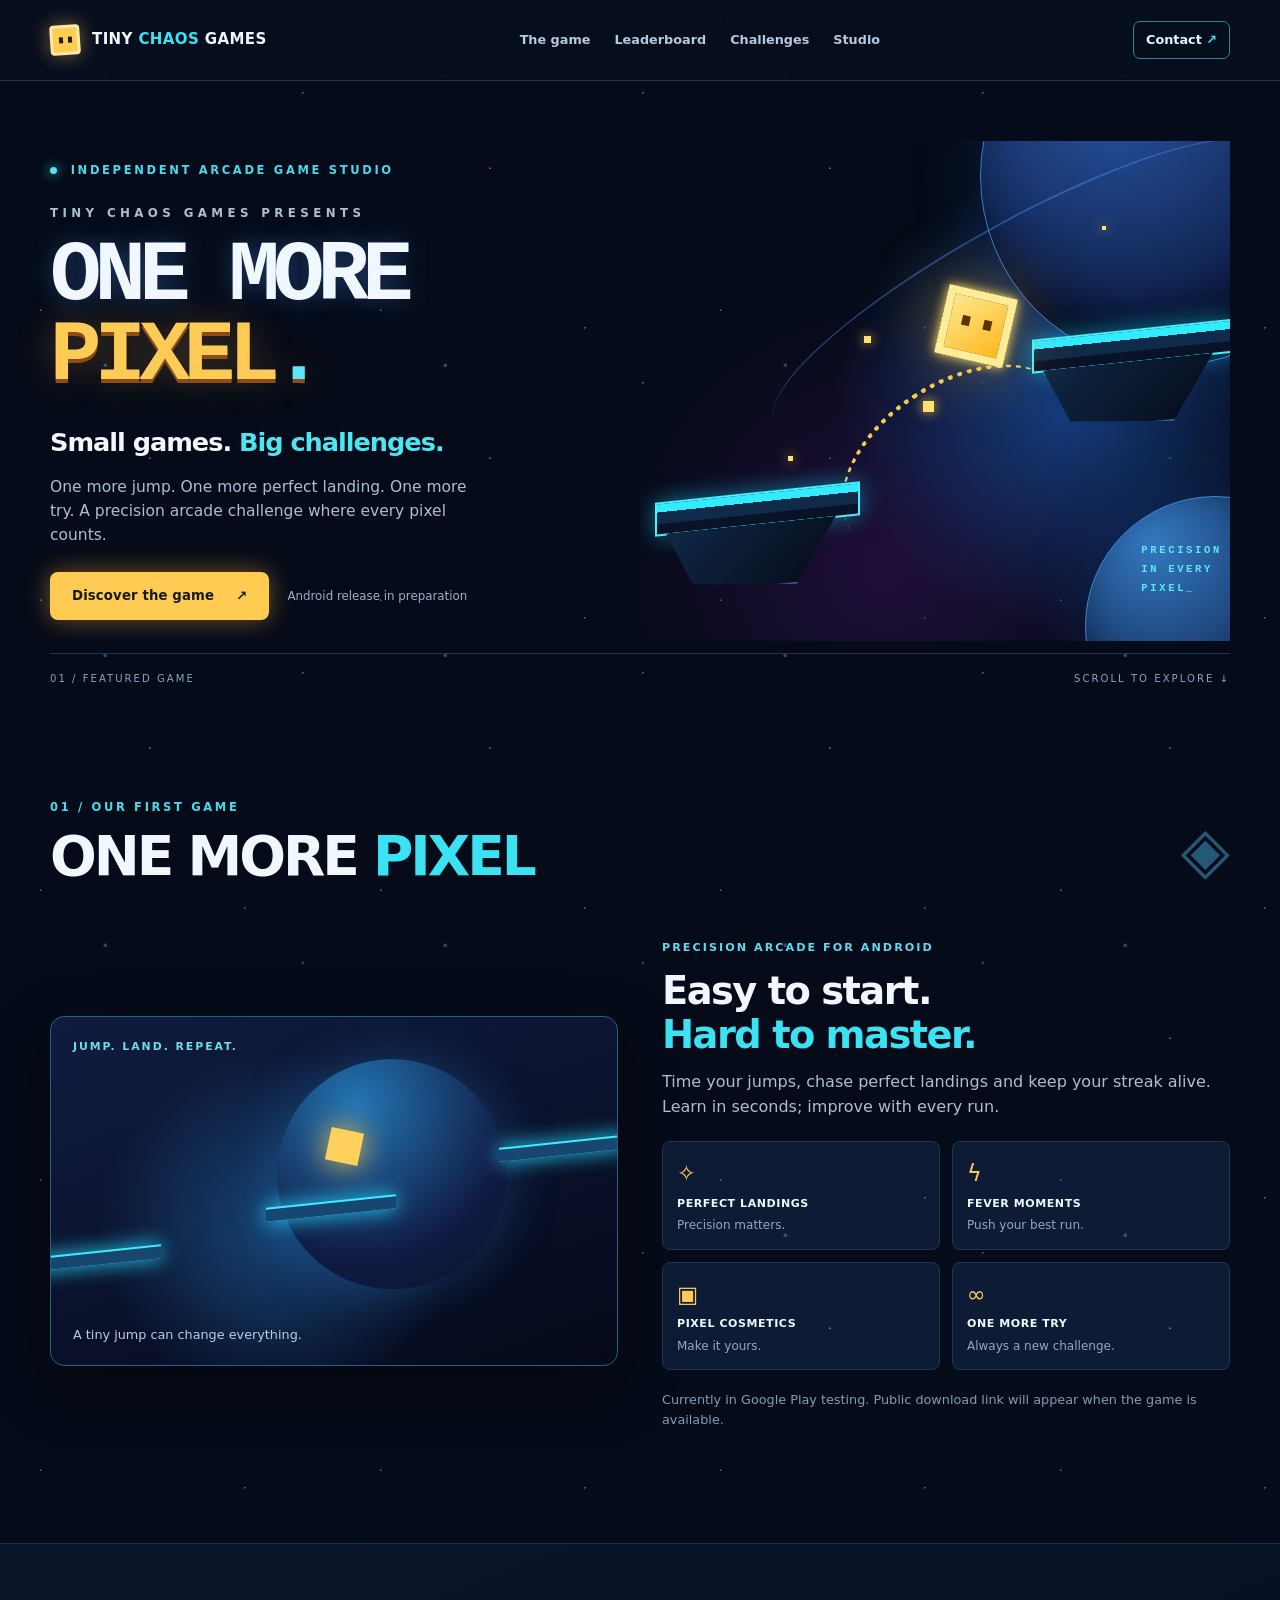
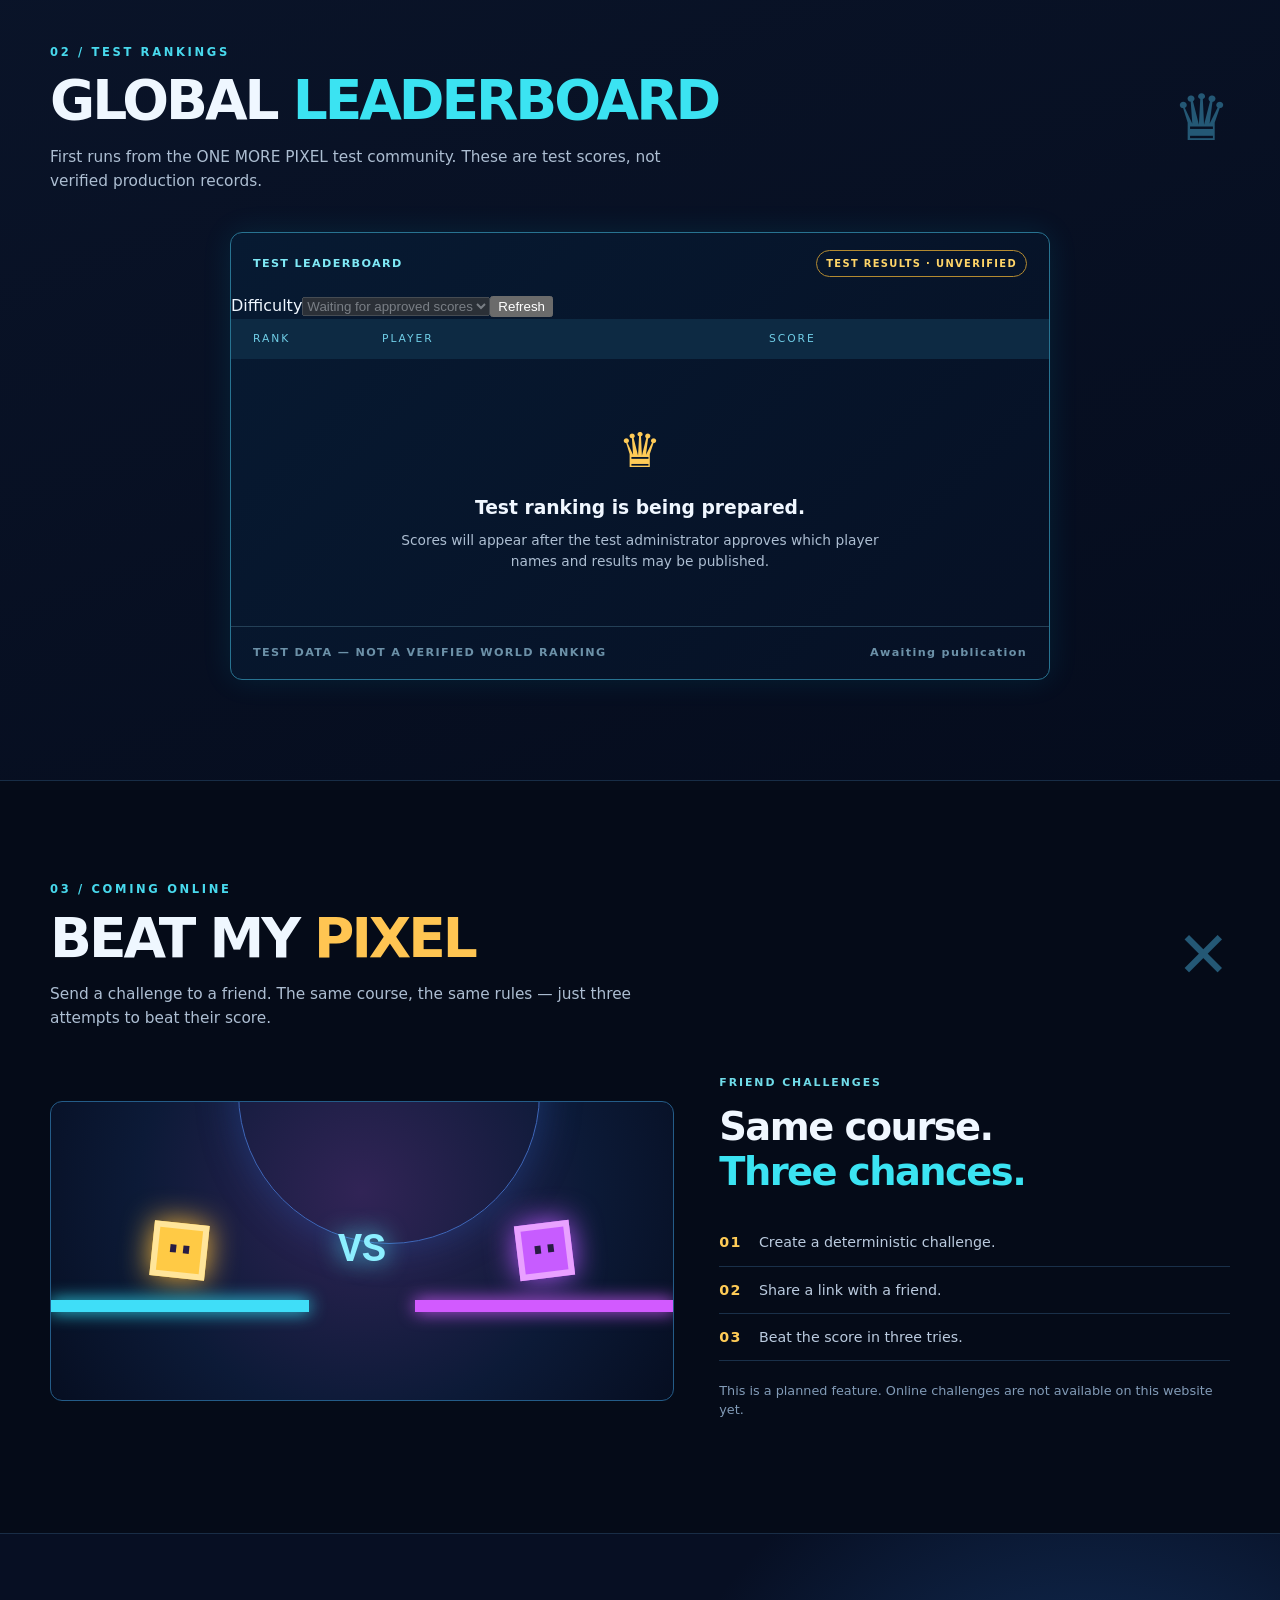
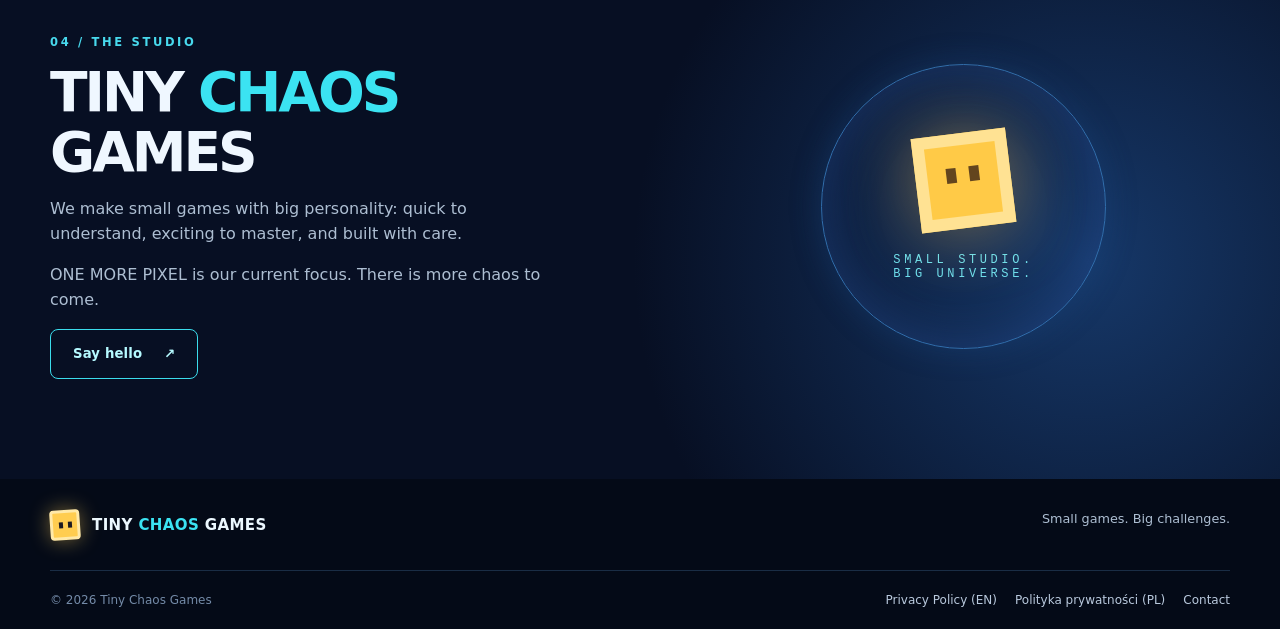
==== index.html @ e964a949 "Add approved test leaderboard section" ====
<!doctype html>
<html lang="en">
<head>
<meta charset="utf-8">
<meta name="viewport" content="width=device-width,initial-scale=1">
<meta name="color-scheme" content="dark">
<meta name="theme-color" content="#060b1a">
<meta name="description" content="Tiny Chaos Games creates small arcade games with big challenges. Discover ONE MORE PIXEL for Android.">
<meta property="og:title" content="Tiny Chaos Games — Small Games. Big Challenges.">
<meta property="og:description" content="Discover ONE MORE PIXEL, a precision arcade game for Android.">
<meta property="og:type" content="website">
<title>Tiny Chaos Games — Small Games. Big Challenges.</title>
<link rel="stylesheet" href="style.css">
</head>
<body class="home-page">
<a class="skip-link" href="#main">Skip to content</a>
<header class="site-header">
  <div class="shell header-inner">
    <a class="brand" href="./" aria-label="Tiny Chaos Games home"><span class="brand-mark" aria-hidden="true"><span></span><span></span></span><span>TINY <em>CHAOS</em> GAMES</span></a>
    <nav class="site-nav" aria-label="Main navigation">
      <a href="#game">The game</a><a href="#leaderboard">Leaderboard</a><a href="#challenges">Challenges</a><a href="#studio">Studio</a>
    </nav>
    <a class="header-contact" href="mailto:games.tinychaos@gmail.com">Contact <span aria-hidden="true">↗</span></a>
  </div>
</header>
<main id="main">
  <section class="hero shell" aria-labelledby="hero-title">
    <div class="hero-copy">
      <p class="eyebrow"><span class="status-dot" aria-hidden="true"></span> INDEPENDENT ARCADE GAME STUDIO</p>
      <p class="hero-kicker">TINY CHAOS GAMES PRESENTS</p>
      <h1 id="hero-title"><span>ONE MORE</span><strong>PIXEL<span class="title-spark">.</span></strong></h1>
      <p class="hero-tagline">Small games. <span>Big challenges.</span></p>
      <p class="hero-description">One more jump. One more perfect landing. One more try. A precision arcade challenge where every pixel counts.</p>
      <div class="hero-actions"><a class="btn btn-gold" href="#game">Discover the game <span aria-hidden="true">↗</span></a><span class="availability">Android release in preparation</span></div>
    </div>
    <div class="cosmos-art" role="img" aria-label="Golden pixel hero jumping between glowing cyan platforms in a star-filled cosmic landscape">
      <div class="planet planet-one"></div><div class="planet planet-two"></div>
      <div class="space-orbit"></div>
      <div class="arc-line"></div>
      <div class="platform platform-left"><i></i></div>
      <div class="platform platform-right"><i></i></div>
      <div class="hero-pixel"><span class="eye eye-one"></span><span class="eye eye-two"></span></div>
      <span class="spark sp1"></span><span class="spark sp2"></span><span class="spark sp3"></span><span class="spark sp4"></span>
      <span class="cosmos-label">PRECISION<br>IN EVERY<br>PIXEL_</span>
    </div>
    <div class="hero-bottom"><span>01 / FEATURED GAME</span><span>SCROLL TO EXPLORE ↓</span></div>
  </section>
  <section class="game-section section shell" id="game" aria-labelledby="game-title">
    <div class="section-head"><div><p class="eyebrow">01 / OUR FIRST GAME</p><h2 id="game-title">ONE MORE <span>PIXEL</span></h2></div><span class="section-mark">◈</span></div>
    <div class="game-layout">
      <div class="game-panel"><span class="mini-label">JUMP. LAND. REPEAT.</span><div class="game-demo"><div class="demo-orb"></div><div class="demo-platform demo-a"></div><div class="demo-platform demo-b"></div><div class="demo-platform demo-c"></div><div class="demo-player"></div></div><span class="demo-caption">A tiny jump can change everything.</span></div>
      <div class="game-details"><p class="subheading">PRECISION ARCADE FOR ANDROID</p><h3>Easy to start.<br><span>Hard to master.</span></h3><p>Time your jumps, chase perfect landings and keep your streak alive. Learn in seconds; improve with every run.</p><div class="feature-grid"><div><span>✧</span><b>PERFECT LANDINGS</b><small>Precision matters.</small></div><div><span>ϟ</span><b>FEVER MOMENTS</b><small>Push your best run.</small></div><div><span>▣</span><b>PIXEL COSMETICS</b><small>Make it yours.</small></div><div><span>∞</span><b>ONE MORE TRY</b><small>Always a new challenge.</small></div></div><p class="muted-note">Currently in Google Play testing. Public download link will appear when the game is available.</p></div>
    </div>
  </section>
  <section class="section section-dark" id="leaderboard" aria-labelledby="leaderboard-title"><div class="shell">
    <div class="section-head"><div><p class="eyebrow">02 / TEST RANKINGS</p><h2 id="leaderboard-title">GLOBAL <span>LEADERBOARD</span></h2><p class="section-intro">First runs from the ONE MORE PIXEL test community. These are test scores, not verified production records.</p></div><span class="section-mark">♛</span></div>
    <div class="ranking-preview" id="test-leaderboard">
      <div class="ranking-top"><span>TEST LEADERBOARD</span><span class="preview-pill">TEST RESULTS · UNVERIFIED</span></div>
      <div class="ranking-controls"><label for="ranking-mode">Difficulty</label><select id="ranking-mode" disabled aria-label="Leaderboard difficulty"><option>Waiting for approved scores</option></select><button type="button" id="ranking-refresh" class="ranking-refresh">Refresh</button></div>
      <div class="ranking-columns"><span>RANK</span><span>PLAYER</span><span>SCORE</span></div>
      <div id="ranking-status" class="ranking-placeholder" role="status" aria-live="polite"><span class="empty-trophy" aria-hidden="true">♛</span><h3>Test ranking is being prepared.</h3><p>Scores will appear after the test administrator approves which player names and results may be published.</p></div>
      <ol id="ranking-entries" class="ranking-entries" aria-label="Approved test results" hidden></ol>
      <div class="ranking-foot"><span>TEST DATA — NOT A VERIFIED WORLD RANKING</span><span id="ranking-updated">Awaiting publication</span></div>
    </div>
  </div></section>
  <section class="section shell" id="challenges" aria-labelledby="challenge-title">
    <div class="section-head"><div><p class="eyebrow">03 / COMING ONLINE</p><h2 id="challenge-title">BEAT MY <span class="gold-text">PIXEL</span></h2><p class="section-intro">Send a challenge to a friend. The same course, the same rules — just three attempts to beat their score.</p></div><span class="section-mark">✕</span></div>
    <div class="challenge-layout"><div class="duel-art"><div class="duel-side"><div class="duel-character yellow"><i></i><i></i></div><div class="duel-ground cyan"></div></div><div class="versus">VS</div><div class="duel-side"><div class="duel-character purple"><i></i><i></i></div><div class="duel-ground magenta"></div></div></div><div class="challenge-details"><span class="mini-label">FRIEND CHALLENGES</span><h3>Same course.<br><span>Three chances.</span></h3><div class="steps"><div><b>01</b><span>Create a deterministic challenge.</span></div><div><b>02</b><span>Share a link with a friend.</span></div><div><b>03</b><span>Beat the score in three tries.</span></div></div><p class="muted-note">This is a planned feature. Online challenges are not available on this website yet.</p></div></div>
  </section>
  <section class="section studio-section" id="studio" aria-labelledby="studio-title"><div class="shell studio-layout"><div><p class="eyebrow">04 / THE STUDIO</p><h2 id="studio-title">TINY <span>CHAOS</span><br>GAMES</h2><p>We make small games with big personality: quick to understand, exciting to master, and built with care.</p><p>ONE MORE PIXEL is our current focus. There is more chaos to come.</p><a class="btn btn-outline" href="mailto:games.tinychaos@gmail.com">Say hello <span aria-hidden="true">↗</span></a></div><div class="studio-emblem" aria-hidden="true"><div class="emblem-halo"></div><div class="emblem-pixel"><i></i><i></i></div><p>SMALL STUDIO.<br>BIG UNIVERSE.</p></div></div></section>
</main>
<footer class="site-footer"><div class="shell footer-upper"><a class="brand" href="./"><span class="brand-mark" aria-hidden="true"><span></span><span></span></span><span>TINY <em>CHAOS</em> GAMES</span></a><p>Small games. Big challenges.</p></div><div class="shell footer-lower"><span>© 2026 Tiny Chaos Games</span><div><a href="privacy/one-more-pixel/">Privacy Policy (EN)</a><a href="privacy/one-more-pixel/pl/">Polityka prywatności (PL)</a><a href="mailto:games.tinychaos@gmail.com">Contact</a></div></div></footer>
<script src="test-leaderboard.js" defer></script>
</body>
</html>
---- style.css ----
:root{color-scheme:dark;--bg:#060d1c;--panel:#0d192b;--line:#19485b;--ink:#f4f7fa;--muted:#b2c0cf;--cyan:#28d0e8;--gold:#f8bd47}*{box-sizing:border-box}html{scroll-behavior:smooth}body{margin:0;background:radial-gradient(circle at 8% 12%,#111a37 0,transparent 34%),radial-gradient(circle at 90% 83%,#092236 0,transparent 35%),var(--bg);color:var(--ink);font:16px/1.7 system-ui,-apple-system,Segoe UI,sans-serif;min-height:100vh}a{color:#64e3ee}a:focus-visible{outline:3px solid var(--gold);outline-offset:3px}header,footer{padding:20px max(24px,calc((100vw - 880px)/2));border-bottom:1px solid #17374a}footer{border-top:1px solid #17374a;border-bottom:0;color:var(--muted);font-size:14px}header a{text-decoration:none;color:var(--ink);font-weight:750;letter-spacing:.08em}header .mark{display:inline-block;width:15px;height:15px;background:var(--gold);box-shadow:0 0 14px #f9bd4f70;margin-right:12px;vertical-align:middle}main{width:min(100% - 36px,880px);margin:54px auto 80px}.hero{text-align:center;padding:36px 12px 24px}.eyebrow{color:var(--cyan);text-transform:uppercase;letter-spacing:.18em;font-weight:700;font-size:.8rem}h1{font-size:clamp(2rem,6vw,3.4rem);line-height:1.14;margin:16px 0}h2{font-size:1.28rem;margin:34px 0 12px;color:#e9f6fa}p,li{color:var(--muted)}strong{color:var(--ink)}.lead{font-size:1.12rem;max-width:650px;margin:auto}.panel{background:#091320e8;border:1px solid var(--line);border-radius:18px;padding:clamp(20px,4vw,40px);box-shadow:0 18px 50px #0003}.panel ul{padding-left:24px}.meta{color:var(--muted);margin-bottom:22px}.button{display:inline-block;border:1px solid var(--cyan);border-radius:10px;padding:12px 23px;text-decoration:none;color:var(--ink);background:#103747;margin-top:24px}.note{border-left:3px solid var(--gold);padding:12px 16px;background:#271d102e} @media(max-width:600px){main{margin:26px auto 52px}header,footer{padding:18px}}
/* Home redesign is fully scoped. Existing privacy pages retain the styles above. */
.home-page{--bg:#050b18;--navy:#080f23;--surface:#0a1630;--cyan:#3be3f2;--gold:#ffcc56;background:#050b18;color:#f0f7ff;line-height:1.55;overflow-x:hidden}.home-page::before{content:"";position:absolute;inset:0 0 auto;height:1500px;pointer-events:none;background-image:radial-gradient(1px 1px at 12% 7%,#b9deff 99%,transparent),radial-gradient(1px 1px at 72% 13%,#c1e8ff 99%,transparent),radial-gradient(2px 2px at 31% 26%,#50bffb 99%,transparent),radial-gradient(1px 1px at 89% 32%,#ffe4a8 99%,transparent),radial-gradient(1px 1px at 44% 58%,#fff 99%,transparent);background-size:340px 290px;opacity:.35}.home-page main{width:auto;margin:0}.home-page h1,.home-page h2,.home-page h3,.home-page p{margin-top:0}.home-page h2{font-size:clamp(2rem,4.3vw,3.6rem);line-height:1.08;letter-spacing:-.055em;margin:10px 0 15px;color:#eff7ff}.home-page h2 span,.home-page h3 span{color:var(--cyan)}.home-page p{color:#adbed2}.shell{width:min(1180px,calc(100% - 48px));margin-inline:auto}.skip-link{position:fixed;top:-100px;left:12px;z-index:50;background:#fff;color:#061024;padding:10px}.skip-link:focus{top:12px}.home-page .site-header{position:relative;z-index:3;padding:0;border-bottom:1px solid #24334c;background:#070e1ed9}.header-inner{min-height:80px;display:flex;align-items:center;justify-content:space-between;gap:28px}.home-page .brand{color:#ecf8ff;text-decoration:none;display:inline-flex;align-items:center;gap:12px;font-size:.94rem;font-weight:900;white-space:nowrap;letter-spacing:.025em}.brand em{font-style:normal;color:var(--cyan)}.brand-mark{width:30px;height:30px;display:inline-flex;gap:5px;align-items:center;justify-content:center;background:#ffcd50;border:3px solid #ffe9a8;box-shadow:0 0 20px #ffcf5875;border-radius:4px;transform:rotate(-4deg)}.brand-mark span{width:4px;height:6px;background:#1c1a22}.site-nav{display:flex;gap:24px}.site-nav a,.header-contact{font-size:.8rem;color:#b7c9df;text-decoration:none;letter-spacing:0;font-weight:650}.site-nav a:hover,.header-contact:hover{color:#5de9f6}.header-contact{border:1px solid #28849d;padding:8px 12px;border-radius:7px;color:#e2faff}.header-contact span{color:var(--cyan)}.home-page .hero{position:relative;min-height:570px;display:grid;grid-template-columns:1fr 1fr;align-items:center;text-align:left;padding:60px 0 58px}.hero-copy{position:relative;z-index:2}.home-page .eyebrow{font-size:.72rem;letter-spacing:.23em;font-weight:800;color:#48d9ed}.status-dot{display:inline-block;width:7px;height:7px;border-radius:50%;background:#59e3ee;margin-right:7px;box-shadow:0 0 12px #5cf4ff}.hero-kicker{font-size:.74rem;letter-spacing:.37em;font-weight:700;color:#a4bde1;margin:25px 0 14px!important}.home-page .hero h1{font-family:ui-monospace,SFMono-Regular,Consolas,monospace;font-size:clamp(3.4rem,6.7vw,7rem);line-height:.94;letter-spacing:-.08em;margin:0 0 25px;text-shadow:0 0 24px #4f97ff55}.home-page .hero h1 span{display:block}.home-page .hero h1 strong{color:#ffcb57;display:block;text-shadow:0 4px 0 #8c4c14,0 0 36px #ffac444e}.title-spark{display:inline!important;color:#5ce7fa}.hero-tagline{font-size:clamp(1.2rem,2vw,1.7rem);font-weight:800;color:#f4f7ff!important;letter-spacing:-.04em;margin-bottom:12px}.hero-tagline span{color:#4ee5ef}.hero-description{max-width:440px;font-size:.97rem}.hero-actions{display:flex;flex-wrap:wrap;gap:18px;align-items:center;margin-top:25px}.btn{display:inline-flex;align-items:center;justify-content:center;gap:22px;padding:14px 22px;border-radius:8px;text-decoration:none;font-size:.83rem;font-weight:900;letter-spacing:.01em;transition:transform .2s,box-shadow .2s}.btn:hover{transform:translateY(-2px)}.btn-gold{background:#ffcb53;color:#171b28;box-shadow:0 0 25px #ffae3473}.btn-outline{border:1px solid #3bdcec;color:#b5f9ff}.availability{font-size:.74rem;color:#9db2cd}.hero-bottom{position:absolute;bottom:12px;left:0;right:0;display:flex;justify-content:space-between;font-size:.63rem;letter-spacing:.2em;color:#85a7bf;border-top:1px solid #24334b;padding-top:17px}.cosmos-art{position:relative;width:100%;height:500px;min-width:0;overflow:hidden;isolation:isolate;background:radial-gradient(circle at 72% 52%,#153d7f 0%,transparent 46%),radial-gradient(circle at 42% 85%,#33105290 0%,transparent 50%)}.planet{position:absolute;border-radius:50%;box-shadow:inset -30px -35px 55px #020915,0 0 70px #1d5bca38}.planet-one{width:380px;height:380px;right:-130px;top:-155px;background:radial-gradient(circle at 35% 27%,#2854a1,#0c1b42 68%,#050e24);border:1px solid #3d7bcb}.planet-two{width:260px;height:260px;right:-115px;bottom:-115px;background:radial-gradient(circle at 26% 18%,#3378bf,#10244f 65%);border:1px solid #3b85d4}.space-orbit{position:absolute;width:560px;height:130px;border-top:2px solid #4c9bff60;transform:rotate(-29deg);top:80px;left:100px;border-radius:50%}.platform{position:absolute;width:205px;height:34px;background:linear-gradient(#31ebff 0 8px,#102b49 8px 100%);border:2px solid #49f1ff;box-shadow:0 0 23px #15ddff80,inset 0 -10px #081327;transform:skewY(-6deg)}.platform::before{content:"";position:absolute;top:30px;left:9px;width:170px;height:62px;background:linear-gradient(135deg,#102746,#050b18);clip-path:polygon(0 0,100% 0,77% 100%,16% 84%);border-bottom:2px solid #1f6a9f}.platform-left{left:15px;bottom:115px}.platform-right{right:-7px;top:188px}.hero-pixel{position:absolute;left:51%;top:30%;width:70px;height:70px;background:linear-gradient(135deg,#ffe78f,#ffb81d);border:8px solid #ffed96;box-shadow:0 0 12px #ffdf60,0 0 65px #fcae2482;transform:rotate(13deg);animation:float 4s ease-in-out infinite}.eye{position:absolute;top:19px;width:8px;height:10px;background:#593300}.eye-one{left:12px}.eye-two{right:12px}.arc-line{position:absolute;top:240px;left:190px;width:255px;height:160px;border-top:5px dotted #f9c94c;transform:rotate(-33deg);border-radius:50%}.spark{position:absolute;background:#ffe16f;box-shadow:0 0 12px #ffb725}.sp1{top:39%;left:38%;width:7px;height:7px}.sp2{top:52%;left:48%;width:11px;height:11px}.sp3{top:63%;left:25%;width:5px;height:5px}.sp4{top:17%;right:21%;width:4px;height:4px}.cosmos-label{position:absolute;right:8px;bottom:43px;font-family:ui-monospace,monospace;font-weight:800;letter-spacing:.25em;font-size:.66rem;line-height:1.8;color:#59e8f3}.section{padding:100px 0;scroll-margin-top:40px}.section-head{display:flex;justify-content:space-between;align-items:center;gap:30px;margin-bottom:38px}.section-head .eyebrow{margin:0}.section-mark{font-size:4rem;color:#245875}.section-intro{max-width:650px;margin:0;font-size:.96rem}.game-layout{display:grid;grid-template-columns:1fr 1fr;gap:44px;align-items:center}.game-panel{position:relative;min-height:350px;overflow:hidden;border-radius:14px;border:1px solid #216481;background:radial-gradient(circle at 40% 60%,#174476 0%,transparent 45%),linear-gradient(160deg,#101c40,#05091a);box-shadow:0 20px 60px #0006}.mini-label{display:inline-block;color:#70dce9;letter-spacing:.18em;font-size:.68rem;font-weight:800}.game-panel>.mini-label{position:absolute;left:22px;top:22px}.game-demo{position:absolute;inset:0}.demo-orb{position:absolute;width:230px;height:230px;border-radius:50%;left:40%;top:12%;background:radial-gradient(circle at 35% 20%,#2375b3,#101c45 64%,#091026);box-shadow:0 0 50px #2878c060}.demo-platform{position:absolute;width:130px;height:14px;background:#40ebff;box-shadow:0 0 20px #27dafe;border-bottom:12px solid #174770;transform:skewY(-6deg)}.demo-a{left:-20px;bottom:100px}.demo-b{left:38%;bottom:150px}.demo-c{right:-12px;bottom:210px}.demo-player{position:absolute;left:49%;bottom:202px;width:33px;height:33px;background:#ffd15b;box-shadow:0 0 30px #ffc34d;transform:rotate(12deg)}.demo-caption{position:absolute;bottom:20px;left:22px;color:#b8cee3;font-size:.8rem}.game-details h3,.challenge-details h3{font-size:clamp(1.8rem,3vw,2.7rem);line-height:1.16;letter-spacing:-.04em;margin:12px 0}.subheading{font-size:.7rem;letter-spacing:.18em;color:#60d9ef!important;font-weight:800}.feature-grid{display:grid;grid-template-columns:1fr 1fr;gap:12px;margin-top:22px}.feature-grid div{display:flex;flex-direction:column;gap:4px;padding:14px;background:#0d1c34;border:1px solid #1a3852;border-radius:8px}.feature-grid div span{font-size:1.4rem;color:#ffc95f}.feature-grid b{font-size:.69rem;letter-spacing:.05em}.feature-grid small{font-size:.75rem;color:#92a8c2}.muted-note{font-size:.8rem;color:#829bb7!important;margin-top:20px!important}.section-dark{background:linear-gradient(160deg,#0a1429,#050c1d);border-top:1px solid #182d46;border-bottom:1px solid #182d46}.ranking-preview{border:1px solid #287391;border-radius:12px;background:linear-gradient(135deg,#071a32,#061024);max-width:820px;margin:auto;box-shadow:0 0 30px #0ac3fa1b}.ranking-top,.ranking-foot{display:flex;justify-content:space-between;align-items:center;padding:17px 22px;color:#7fe9f6;font-size:.7rem;font-weight:800;letter-spacing:.12em}.preview-pill{color:#ffd568;border:1px solid #b38a31;padding:5px 9px;border-radius:50px;font-size:.62rem}.ranking-columns{display:grid;grid-template-columns:1fr 3fr 2fr;padding:12px 22px;background:#0d2a43;color:#70cee7;font-size:.67rem;letter-spacing:.18em}.ranking-placeholder{text-align:center;padding:54px 20px}.empty-trophy{display:block;font-size:3rem;color:#ffcb57}.ranking-placeholder h3{margin:5px 0 8px}.ranking-placeholder p{max-width:490px;margin:auto;font-size:.86rem}.ranking-foot{border-top:1px solid #244057;color:#6c91a8}.gold-text{color:#ffc552!important}.challenge-layout{display:grid;grid-template-columns:1.1fr .9fr;gap:45px;align-items:center}.duel-art{height:300px;border:1px solid #245c88;border-radius:12px;display:flex;position:relative;justify-content:space-around;align-items:center;overflow:hidden;background:radial-gradient(circle at 50% 30%,#312456,#0c1a37 60%,#060e21)}.duel-art::before{content:"";position:absolute;width:300px;height:300px;top:-160px;left:30%;border:1px solid #3e67ba;border-radius:50%;box-shadow:0 0 40px #265ebc66}.duel-side{width:32%;position:relative;display:flex;align-items:center;justify-content:center}.duel-character{width:55px;height:55px;position:relative;transform:rotate(6deg);border:6px solid #ffe59a;box-shadow:0 0 30px #ffbd38}.duel-character.yellow{background:#ffca45}.duel-character.purple{background:#c75cff;border-color:#e9a1ff;box-shadow:0 0 30px #ba58ff;transform:rotate(-7deg)}.duel-character i{position:absolute;width:6px;height:8px;background:#281c44;top:16px;left:12px}.duel-character i+i{left:auto;right:12px}.duel-ground{height:12px;position:absolute;top:77px;width:130%;box-shadow:0 0 17px currentColor}.duel-ground.cyan{background:#3fdef8;color:#32e5fa}.duel-ground.magenta{background:#d25aff;color:#d25aff}.versus{font:900 2.5rem ui-monospace,monospace;color:#8cefff;text-shadow:0 0 25px #59eafa;z-index:1}.steps{margin-top:25px}.steps div{display:flex;gap:17px;padding:12px 0;border-bottom:1px solid #1a3049;font-size:.89rem;color:#bbcbdf}.steps b{color:#ffcc57;letter-spacing:.1em}.studio-section{background:radial-gradient(circle at 85% 60%,#163869 0%,transparent 40%),#070f23;border-top:1px solid #192d46}.studio-layout{display:grid;grid-template-columns:1fr .9fr;gap:55px;align-items:center}.studio-layout>div>p:not(.eyebrow){max-width:510px}.studio-emblem{min-height:340px;display:flex;align-items:center;justify-content:center;position:relative;flex-direction:column}.emblem-halo{position:absolute;width:285px;height:285px;border:1px solid #316ead;border-radius:50%;box-shadow:inset 0 0 50px #2d56a566,0 0 30px #1a4b8560}.emblem-pixel{position:relative;width:95px;height:95px;background:#ffca47;border:12px solid #ffe293;box-shadow:0 0 70px #ffc04470;transform:rotate(-7deg)}.emblem-pixel i{position:absolute;top:22px;left:19px;width:10px;height:15px;background:#63451e}.emblem-pixel i+i{left:auto;right:19px}.studio-emblem p{margin:25px 0 0!important;font:.75rem ui-monospace,monospace;letter-spacing:.3em;color:#6ee2f1;text-align:center}.home-page .site-footer{padding:30px 0 20px;border:0;background:#040a17}.footer-upper,.footer-lower{display:flex;align-items:center;justify-content:space-between;gap:16px}.footer-upper{padding-bottom:28px;border-bottom:1px solid #1a2d45}.footer-upper p{font-size:.8rem}.footer-lower{padding-top:20px;color:#748ba8;font-size:.75rem}.footer-lower div{display:flex;flex-wrap:wrap;gap:18px}.footer-lower a{color:#b9c9dd;text-decoration:none}.footer-lower a:hover{color:#5be8ef}@keyframes float{50%{transform:translateY(-14px) rotate(13deg)}}@media(max-width:920px){.site-nav{gap:12px}.home-page .hero{grid-template-columns:1fr 1fr}.home-page .hero h1{font-size:clamp(3rem,7.2vw,5rem)}.cosmos-art{height:420px}.header-contact{display:none}}@media(max-width:700px){.shell{width:min(100% - 32px,1180px)}.header-inner{min-height:65px;flex-wrap:wrap;padding:14px 0}.home-page .brand{font-size:.8rem}.brand-mark{width:27px;height:27px}.site-nav{order:2;width:100%;justify-content:space-between;gap:8px;overflow:auto}.site-nav a{font-size:.72rem}.home-page .hero{grid-template-columns:1fr;min-height:auto;padding:46px 0 48px}.hero-kicker{margin:18px 0 13px!important}.home-page .hero h1{font-size:clamp(3.4rem,15vw,5.7rem)}.cosmos-art{height:315px;margin-top:15px}.hero-bottom{bottom:0}.section{padding:65px 0}.section-head{align-items:start}.section-mark{font-size:2rem}.game-layout,.challenge-layout,.studio-layout{grid-template-columns:1fr;gap:22px}.game-panel{min-height:290px}.duel-art{height:250px}.studio-emblem{min-height:300px}.footer-upper,.footer-lower{align-items:flex-start;flex-direction:column}.footer-lower div{gap:12px}.cosmos-label{font-size:.56rem}.planet-one{width:270px;height:270px;top:-140px}.platform-right{top:110px}.platform-left{bottom:70px}}@media(prefers-reduced-motion:reduce){html{scroll-behavior:auto}.hero-pixel{animation:none}.btn{transition:none}}
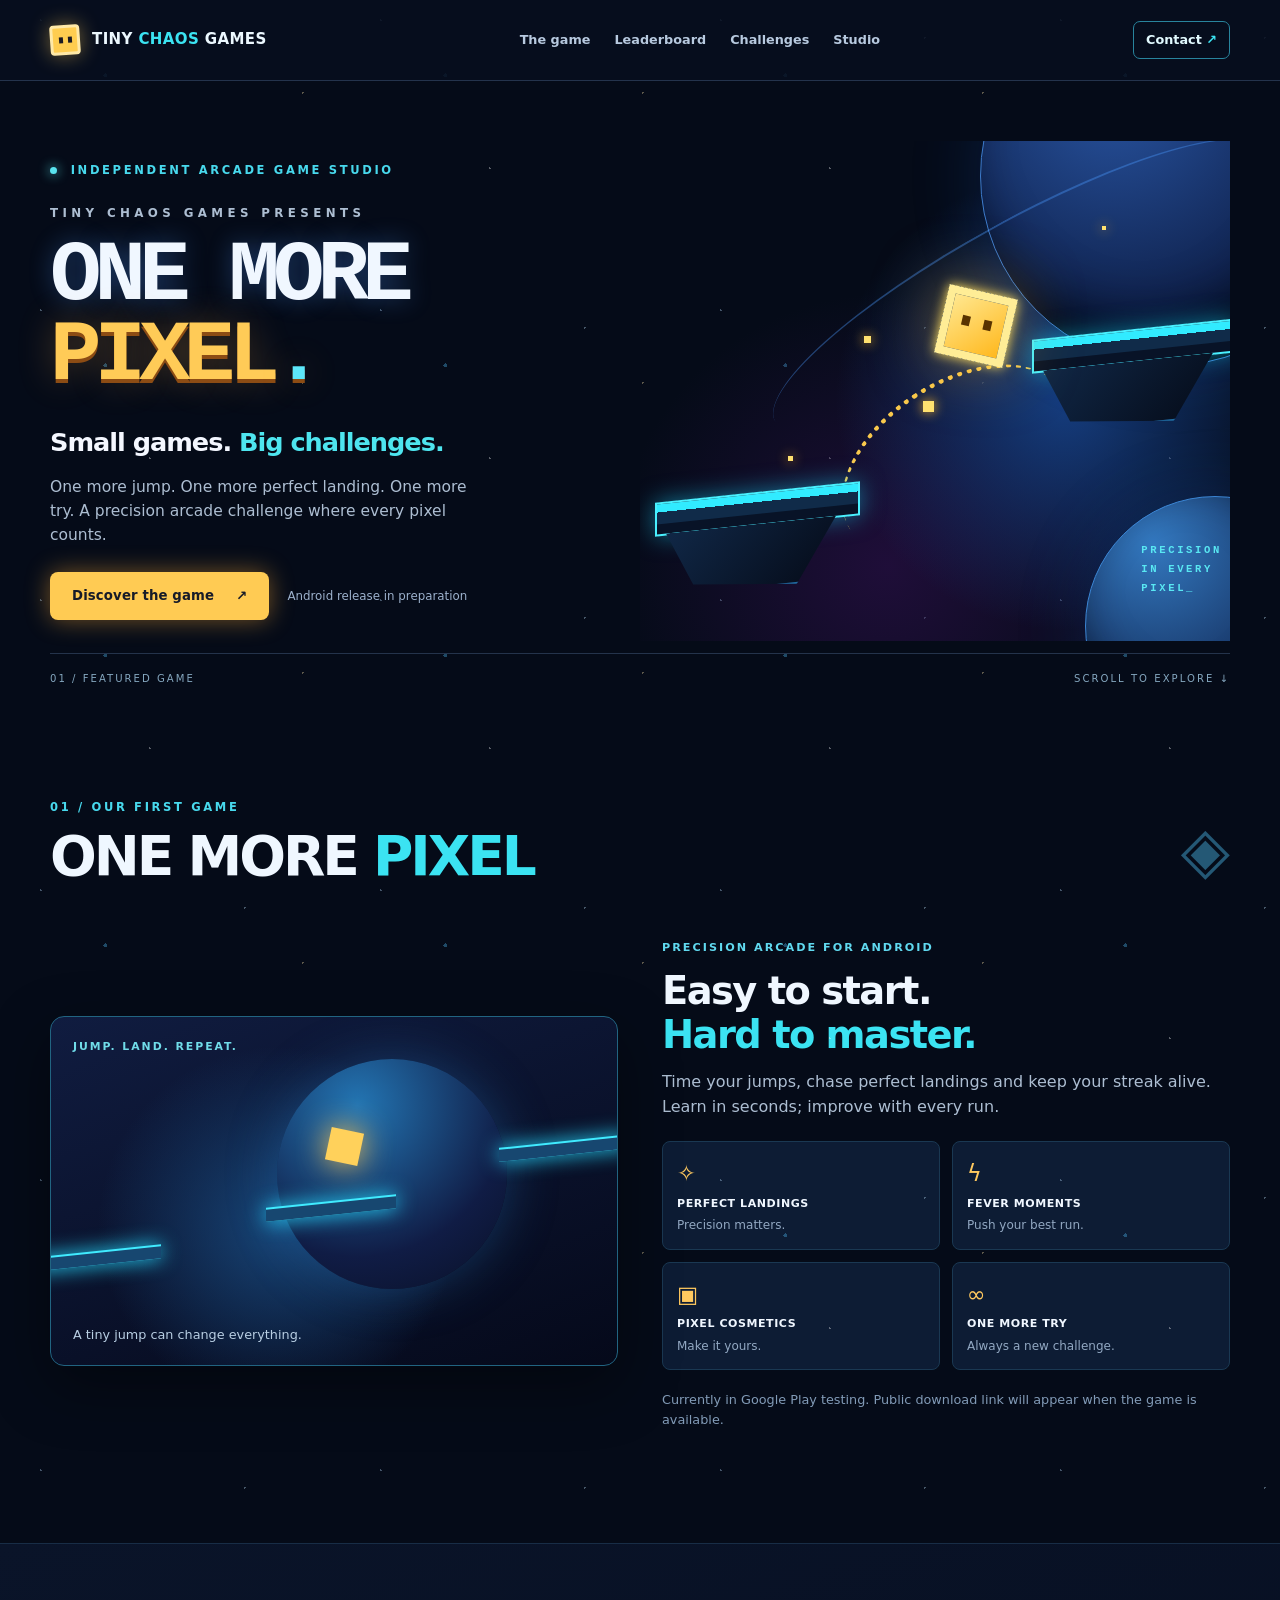
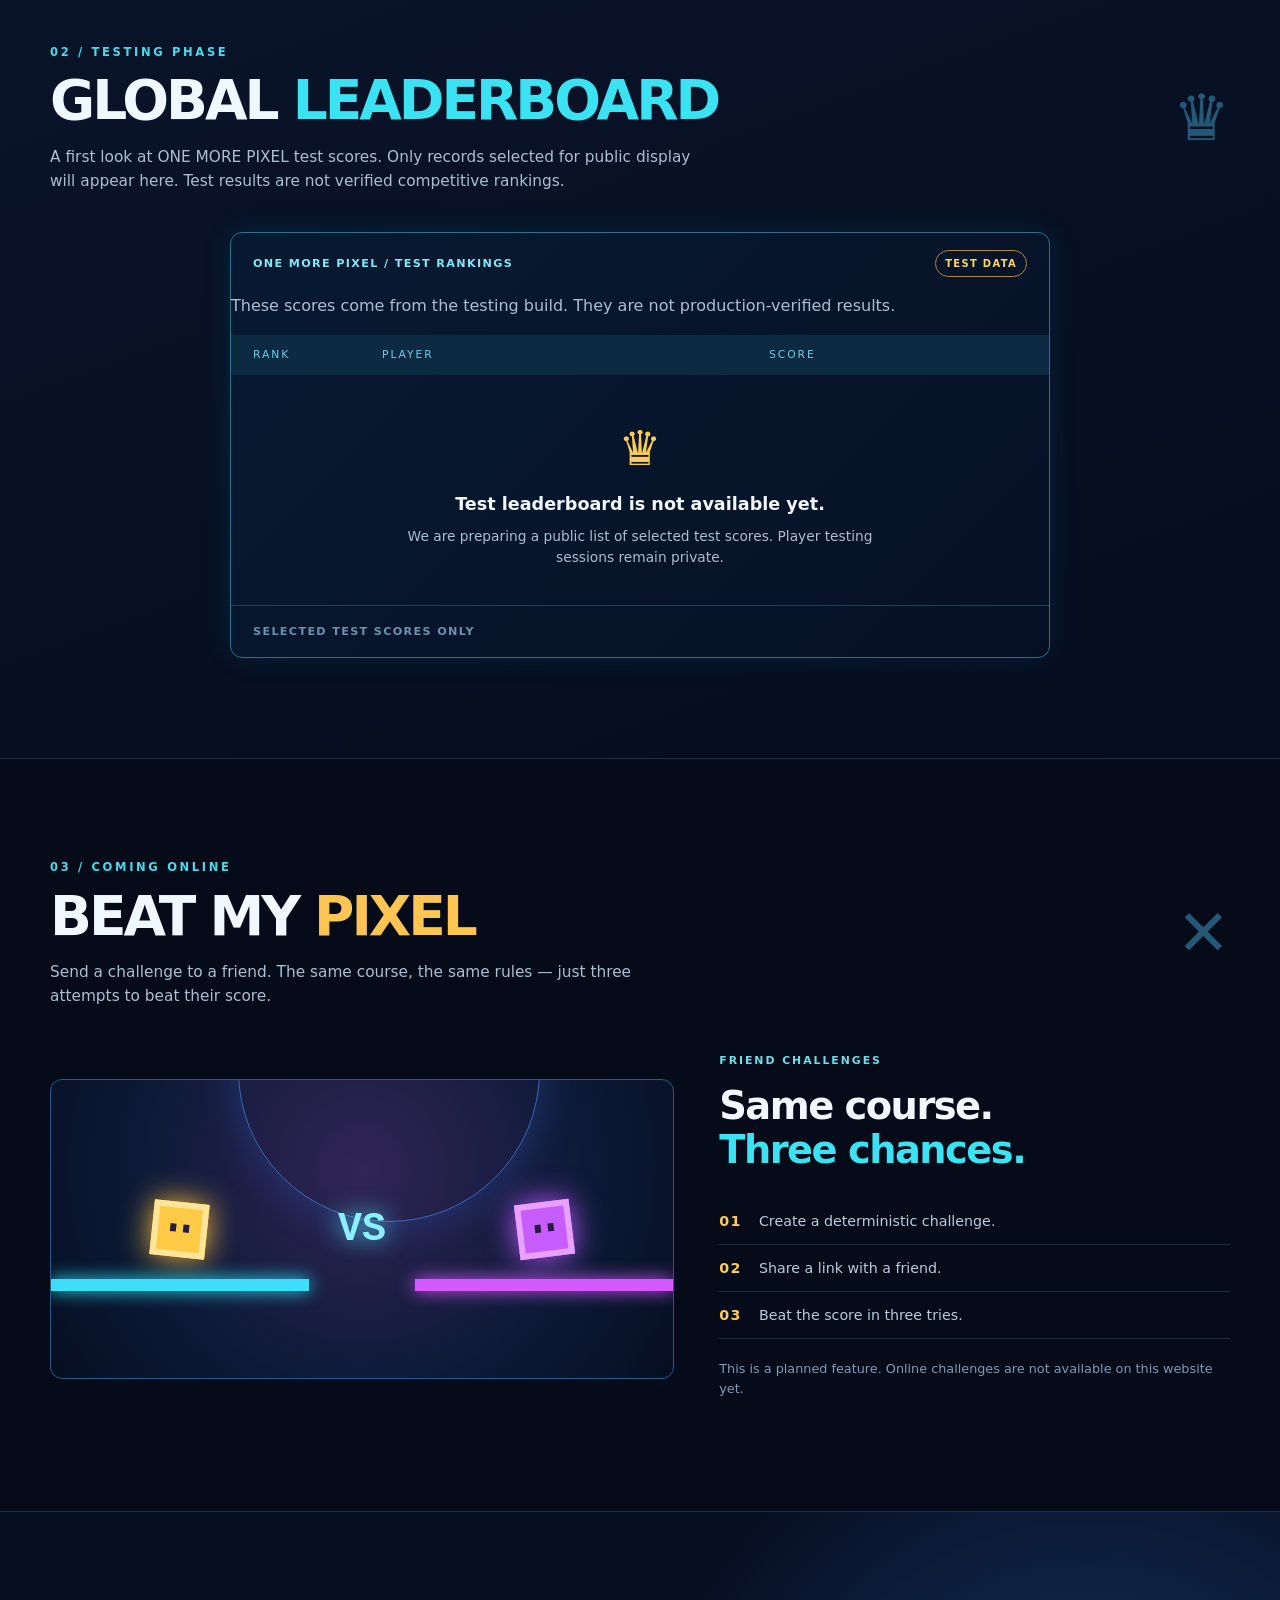
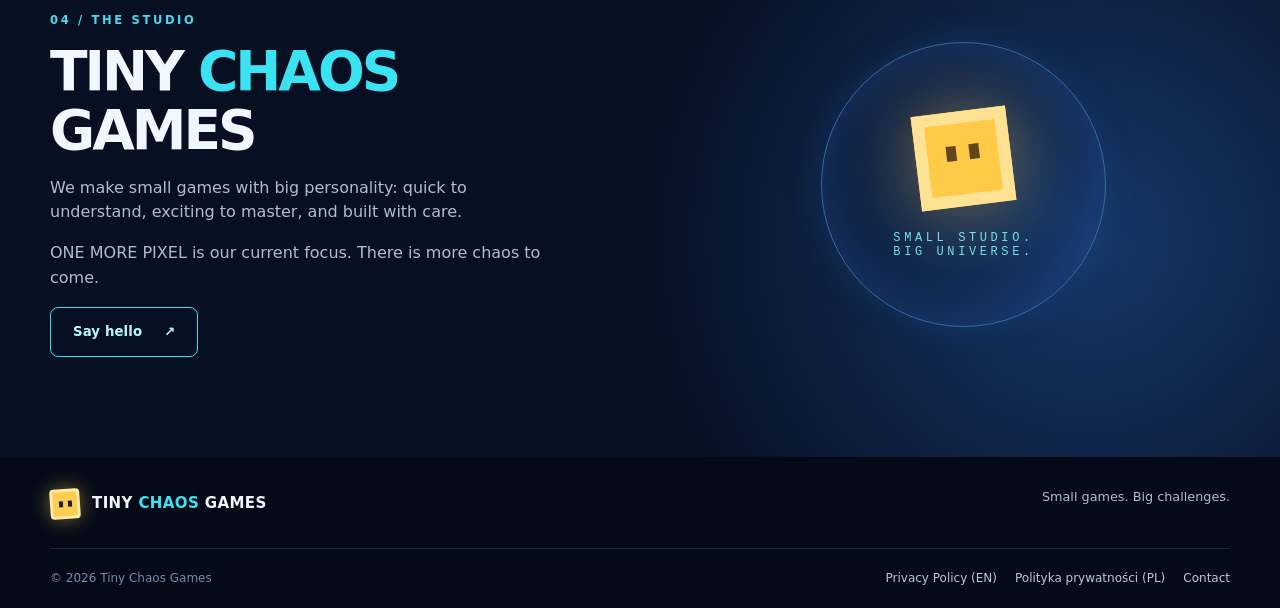
==== commit 8d024c31: "Add selected test leaderboard section" ====
--- a/index.html
+++ b/index.html
@@ -53,14 +53,14 @@
     </div>
   </section>
   <section class="section section-dark" id="leaderboard" aria-labelledby="leaderboard-title"><div class="shell">
-    <div class="section-head"><div><p class="eyebrow">02 / TEST RANKINGS</p><h2 id="leaderboard-title">GLOBAL <span>LEADERBOARD</span></h2><p class="section-intro">First runs from the ONE MORE PIXEL test community. These are test scores, not verified production records.</p></div><span class="section-mark">♛</span></div>
-    <div class="ranking-preview" id="test-leaderboard">
-      <div class="ranking-top"><span>TEST LEADERBOARD</span><span class="preview-pill">TEST RESULTS · UNVERIFIED</span></div>
-      <div class="ranking-controls"><label for="ranking-mode">Difficulty</label><select id="ranking-mode" disabled aria-label="Leaderboard difficulty"><option>Waiting for approved scores</option></select><button type="button" id="ranking-refresh" class="ranking-refresh">Refresh</button></div>
-      <div class="ranking-columns"><span>RANK</span><span>PLAYER</span><span>SCORE</span></div>
-      <div id="ranking-status" class="ranking-placeholder" role="status" aria-live="polite"><span class="empty-trophy" aria-hidden="true">♛</span><h3>Test ranking is being prepared.</h3><p>Scores will appear after the test administrator approves which player names and results may be published.</p></div>
-      <ol id="ranking-entries" class="ranking-entries" aria-label="Approved test results" hidden></ol>
-      <div class="ranking-foot"><span>TEST DATA — NOT A VERIFIED WORLD RANKING</span><span id="ranking-updated">Awaiting publication</span></div>
+    <div class="section-head"><div><p class="eyebrow">02 / TESTING PHASE</p><h2 id="leaderboard-title">GLOBAL <span>LEADERBOARD</span></h2><p class="section-intro">A first look at ONE MORE PIXEL test scores. Only records selected for public display will appear here. Test results are not verified competitive rankings.</p></div><span class="section-mark" aria-hidden="true">♛</span></div>
+    <div class="ranking-preview" data-test-leaderboard>
+      <div class="ranking-top"><span>ONE MORE PIXEL / TEST RANKINGS</span><span class="preview-pill">TEST DATA</span></div>
+      <p class="ranking-disclaimer">These scores come from the testing build. They are not production-verified results.</p>
+      <div class="ranking-columns" aria-hidden="true"><span>RANK</span><span>PLAYER</span><span>SCORE</span></div>
+      <ol class="ranking-entries" id="test-ranking-entries" aria-label="Selected test scores" hidden></ol>
+      <div class="ranking-placeholder" id="test-ranking-state" role="status" aria-live="polite"><span class="empty-trophy" aria-hidden="true">♛</span><h3>Test leaderboard is not available yet.</h3><p>We are preparing a public list of selected test scores. Player testing sessions remain private.</p></div>
+      <div class="ranking-foot"><span>SELECTED TEST SCORES ONLY</span><button class="ranking-refresh" type="button" id="test-ranking-refresh" hidden>Refresh scores ↻</button></div>
     </div>
   </div></section>
   <section class="section shell" id="challenges" aria-labelledby="challenge-title">
@@ -70,6 +70,6 @@
   <section class="section studio-section" id="studio" aria-labelledby="studio-title"><div class="shell studio-layout"><div><p class="eyebrow">04 / THE STUDIO</p><h2 id="studio-title">TINY <span>CHAOS</span><br>GAMES</h2><p>We make small games with big personality: quick to understand, exciting to master, and built with care.</p><p>ONE MORE PIXEL is our current focus. There is more chaos to come.</p><a class="btn btn-outline" href="mailto:games.tinychaos@gmail.com">Say hello <span aria-hidden="true">↗</span></a></div><div class="studio-emblem" aria-hidden="true"><div class="emblem-halo"></div><div class="emblem-pixel"><i></i><i></i></div><p>SMALL STUDIO.<br>BIG UNIVERSE.</p></div></div></section>
 </main>
 <footer class="site-footer"><div class="shell footer-upper"><a class="brand" href="./"><span class="brand-mark" aria-hidden="true"><span></span><span></span></span><span>TINY <em>CHAOS</em> GAMES</span></a><p>Small games. Big challenges.</p></div><div class="shell footer-lower"><span>© 2026 Tiny Chaos Games</span><div><a href="privacy/one-more-pixel/">Privacy Policy (EN)</a><a href="privacy/one-more-pixel/pl/">Polityka prywatności (PL)</a><a href="mailto:games.tinychaos@gmail.com">Contact</a></div></div></footer>
-<script src="test-leaderboard.js" defer></script>
+<script src="leaderboard.js" defer></script>
 </body>
 </html>
--- a/style.css
+++ b/style.css
@@ -1,3 +1,6 @@
 :root{color-scheme:dark;--bg:#060d1c;--panel:#0d192b;--line:#19485b;--ink:#f4f7fa;--muted:#b2c0cf;--cyan:#28d0e8;--gold:#f8bd47}*{box-sizing:border-box}html{scroll-behavior:smooth}body{margin:0;background:radial-gradient(circle at 8% 12%,#111a37 0,transparent 34%),radial-gradient(circle at 90% 83%,#092236 0,transparent 35%),var(--bg);color:var(--ink);font:16px/1.7 system-ui,-apple-system,Segoe UI,sans-serif;min-height:100vh}a{color:#64e3ee}a:focus-visible{outline:3px solid var(--gold);outline-offset:3px}header,footer{padding:20px max(24px,calc((100vw - 880px)/2));border-bottom:1px solid #17374a}footer{border-top:1px solid #17374a;border-bottom:0;color:var(--muted);font-size:14px}header a{text-decoration:none;color:var(--ink);font-weight:750;letter-spacing:.08em}header .mark{display:inline-block;width:15px;height:15px;background:var(--gold);box-shadow:0 0 14px #f9bd4f70;margin-right:12px;vertical-align:middle}main{width:min(100% - 36px,880px);margin:54px auto 80px}.hero{text-align:center;padding:36px 12px 24px}.eyebrow{color:var(--cyan);text-transform:uppercase;letter-spacing:.18em;font-weight:700;font-size:.8rem}h1{font-size:clamp(2rem,6vw,3.4rem);line-height:1.14;margin:16px 0}h2{font-size:1.28rem;margin:34px 0 12px;color:#e9f6fa}p,li{color:var(--muted)}strong{color:var(--ink)}.lead{font-size:1.12rem;max-width:650px;margin:auto}.panel{background:#091320e8;border:1px solid var(--line);border-radius:18px;padding:clamp(20px,4vw,40px);box-shadow:0 18px 50px #0003}.panel ul{padding-left:24px}.meta{color:var(--muted);margin-bottom:22px}.button{display:inline-block;border:1px solid var(--cyan);border-radius:10px;padding:12px 23px;text-decoration:none;color:var(--ink);background:#103747;margin-top:24px}.note{border-left:3px solid var(--gold);padding:12px 16px;background:#271d102e} @media(max-width:600px){main{margin:26px auto 52px}header,footer{padding:18px}}
 /* Home redesign is fully scoped. Existing privacy pages retain the styles above. */
 .home-page{--bg:#050b18;--navy:#080f23;--surface:#0a1630;--cyan:#3be3f2;--gold:#ffcc56;background:#050b18;color:#f0f7ff;line-height:1.55;overflow-x:hidden}.home-page::before{content:"";position:absolute;inset:0 0 auto;height:1500px;pointer-events:none;background-image:radial-gradient(1px 1px at 12% 7%,#b9deff 99%,transparent),radial-gradient(1px 1px at 72% 13%,#c1e8ff 99%,transparent),radial-gradient(2px 2px at 31% 26%,#50bffb 99%,transparent),radial-gradient(1px 1px at 89% 32%,#ffe4a8 99%,transparent),radial-gradient(1px 1px at 44% 58%,#fff 99%,transparent);background-size:340px 290px;opacity:.35}.home-page main{width:auto;margin:0}.home-page h1,.home-page h2,.home-page h3,.home-page p{margin-top:0}.home-page h2{font-size:clamp(2rem,4.3vw,3.6rem);line-height:1.08;letter-spacing:-.055em;margin:10px 0 15px;color:#eff7ff}.home-page h2 span,.home-page h3 span{color:var(--cyan)}.home-page p{color:#adbed2}.shell{width:min(1180px,calc(100% - 48px));margin-inline:auto}.skip-link{position:fixed;top:-100px;left:12px;z-index:50;background:#fff;color:#061024;padding:10px}.skip-link:focus{top:12px}.home-page .site-header{position:relative;z-index:3;padding:0;border-bottom:1px solid #24334c;background:#070e1ed9}.header-inner{min-height:80px;display:flex;align-items:center;justify-content:space-between;gap:28px}.home-page .brand{color:#ecf8ff;text-decoration:none;display:inline-flex;align-items:center;gap:12px;font-size:.94rem;font-weight:900;white-space:nowrap;letter-spacing:.025em}.brand em{font-style:normal;color:var(--cyan)}.brand-mark{width:30px;height:30px;display:inline-flex;gap:5px;align-items:center;justify-content:center;background:#ffcd50;border:3px solid #ffe9a8;box-shadow:0 0 20px #ffcf5875;border-radius:4px;transform:rotate(-4deg)}.brand-mark span{width:4px;height:6px;background:#1c1a22}.site-nav{display:flex;gap:24px}.site-nav a,.header-contact{font-size:.8rem;color:#b7c9df;text-decoration:none;letter-spacing:0;font-weight:650}.site-nav a:hover,.header-contact:hover{color:#5de9f6}.header-contact{border:1px solid #28849d;padding:8px 12px;border-radius:7px;color:#e2faff}.header-contact span{color:var(--cyan)}.home-page .hero{position:relative;min-height:570px;display:grid;grid-template-columns:1fr 1fr;align-items:center;text-align:left;padding:60px 0 58px}.hero-copy{position:relative;z-index:2}.home-page .eyebrow{font-size:.72rem;letter-spacing:.23em;font-weight:800;color:#48d9ed}.status-dot{display:inline-block;width:7px;height:7px;border-radius:50%;background:#59e3ee;margin-right:7px;box-shadow:0 0 12px #5cf4ff}.hero-kicker{font-size:.74rem;letter-spacing:.37em;font-weight:700;color:#a4bde1;margin:25px 0 14px!important}.home-page .hero h1{font-family:ui-monospace,SFMono-Regular,Consolas,monospace;font-size:clamp(3.4rem,6.7vw,7rem);line-height:.94;letter-spacing:-.08em;margin:0 0 25px;text-shadow:0 0 24px #4f97ff55}.home-page .hero h1 span{display:block}.home-page .hero h1 strong{color:#ffcb57;display:block;text-shadow:0 4px 0 #8c4c14,0 0 36px #ffac444e}.title-spark{display:inline!important;color:#5ce7fa}.hero-tagline{font-size:clamp(1.2rem,2vw,1.7rem);font-weight:800;color:#f4f7ff!important;letter-spacing:-.04em;margin-bottom:12px}.hero-tagline span{color:#4ee5ef}.hero-description{max-width:440px;font-size:.97rem}.hero-actions{display:flex;flex-wrap:wrap;gap:18px;align-items:center;margin-top:25px}.btn{display:inline-flex;align-items:center;justify-content:center;gap:22px;padding:14px 22px;border-radius:8px;text-decoration:none;font-size:.83rem;font-weight:900;letter-spacing:.01em;transition:transform .2s,box-shadow .2s}.btn:hover{transform:translateY(-2px)}.btn-gold{background:#ffcb53;color:#171b28;box-shadow:0 0 25px #ffae3473}.btn-outline{border:1px solid #3bdcec;color:#b5f9ff}.availability{font-size:.74rem;color:#9db2cd}.hero-bottom{position:absolute;bottom:12px;left:0;right:0;display:flex;justify-content:space-between;font-size:.63rem;letter-spacing:.2em;color:#85a7bf;border-top:1px solid #24334b;padding-top:17px}.cosmos-art{position:relative;width:100%;height:500px;min-width:0;overflow:hidden;isolation:isolate;background:radial-gradient(circle at 72% 52%,#153d7f 0%,transparent 46%),radial-gradient(circle at 42% 85%,#33105290 0%,transparent 50%)}.planet{position:absolute;border-radius:50%;box-shadow:inset -30px -35px 55px #020915,0 0 70px #1d5bca38}.planet-one{width:380px;height:380px;right:-130px;top:-155px;background:radial-gradient(circle at 35% 27%,#2854a1,#0c1b42 68%,#050e24);border:1px solid #3d7bcb}.planet-two{width:260px;height:260px;right:-115px;bottom:-115px;background:radial-gradient(circle at 26% 18%,#3378bf,#10244f 65%);border:1px solid #3b85d4}.space-orbit{position:absolute;width:560px;height:130px;border-top:2px solid #4c9bff60;transform:rotate(-29deg);top:80px;left:100px;border-radius:50%}.platform{position:absolute;width:205px;height:34px;background:linear-gradient(#31ebff 0 8px,#102b49 8px 100%);border:2px solid #49f1ff;box-shadow:0 0 23px #15ddff80,inset 0 -10px #081327;transform:skewY(-6deg)}.platform::before{content:"";position:absolute;top:30px;left:9px;width:170px;height:62px;background:linear-gradient(135deg,#102746,#050b18);clip-path:polygon(0 0,100% 0,77% 100%,16% 84%);border-bottom:2px solid #1f6a9f}.platform-left{left:15px;bottom:115px}.platform-right{right:-7px;top:188px}.hero-pixel{position:absolute;left:51%;top:30%;width:70px;height:70px;background:linear-gradient(135deg,#ffe78f,#ffb81d);border:8px solid #ffed96;box-shadow:0 0 12px #ffdf60,0 0 65px #fcae2482;transform:rotate(13deg);animation:float 4s ease-in-out infinite}.eye{position:absolute;top:19px;width:8px;height:10px;background:#593300}.eye-one{left:12px}.eye-two{right:12px}.arc-line{position:absolute;top:240px;left:190px;width:255px;height:160px;border-top:5px dotted #f9c94c;transform:rotate(-33deg);border-radius:50%}.spark{position:absolute;background:#ffe16f;box-shadow:0 0 12px #ffb725}.sp1{top:39%;left:38%;width:7px;height:7px}.sp2{top:52%;left:48%;width:11px;height:11px}.sp3{top:63%;left:25%;width:5px;height:5px}.sp4{top:17%;right:21%;width:4px;height:4px}.cosmos-label{position:absolute;right:8px;bottom:43px;font-family:ui-monospace,monospace;font-weight:800;letter-spacing:.25em;font-size:.66rem;line-height:1.8;color:#59e8f3}.section{padding:100px 0;scroll-margin-top:40px}.section-head{display:flex;justify-content:space-between;align-items:center;gap:30px;margin-bottom:38px}.section-head .eyebrow{margin:0}.section-mark{font-size:4rem;color:#245875}.section-intro{max-width:650px;margin:0;font-size:.96rem}.game-layout{display:grid;grid-template-columns:1fr 1fr;gap:44px;align-items:center}.game-panel{position:relative;min-height:350px;overflow:hidden;border-radius:14px;border:1px solid #216481;background:radial-gradient(circle at 40% 60%,#174476 0%,transparent 45%),linear-gradient(160deg,#101c40,#05091a);box-shadow:0 20px 60px #0006}.mini-label{display:inline-block;color:#70dce9;letter-spacing:.18em;font-size:.68rem;font-weight:800}.game-panel>.mini-label{position:absolute;left:22px;top:22px}.game-demo{position:absolute;inset:0}.demo-orb{position:absolute;width:230px;height:230px;border-radius:50%;left:40%;top:12%;background:radial-gradient(circle at 35% 20%,#2375b3,#101c45 64%,#091026);box-shadow:0 0 50px #2878c060}.demo-platform{position:absolute;width:130px;height:14px;background:#40ebff;box-shadow:0 0 20px #27dafe;border-bottom:12px solid #174770;transform:skewY(-6deg)}.demo-a{left:-20px;bottom:100px}.demo-b{left:38%;bottom:150px}.demo-c{right:-12px;bottom:210px}.demo-player{position:absolute;left:49%;bottom:202px;width:33px;height:33px;background:#ffd15b;box-shadow:0 0 30px #ffc34d;transform:rotate(12deg)}.demo-caption{position:absolute;bottom:20px;left:22px;color:#b8cee3;font-size:.8rem}.game-details h3,.challenge-details h3{font-size:clamp(1.8rem,3vw,2.7rem);line-height:1.16;letter-spacing:-.04em;margin:12px 0}.subheading{font-size:.7rem;letter-spacing:.18em;color:#60d9ef!important;font-weight:800}.feature-grid{display:grid;grid-template-columns:1fr 1fr;gap:12px;margin-top:22px}.feature-grid div{display:flex;flex-direction:column;gap:4px;padding:14px;background:#0d1c34;border:1px solid #1a3852;border-radius:8px}.feature-grid div span{font-size:1.4rem;color:#ffc95f}.feature-grid b{font-size:.69rem;letter-spacing:.05em}.feature-grid small{font-size:.75rem;color:#92a8c2}.muted-note{font-size:.8rem;color:#829bb7!important;margin-top:20px!important}.section-dark{background:linear-gradient(160deg,#0a1429,#050c1d);border-top:1px solid #182d46;border-bottom:1px solid #182d46}.ranking-preview{border:1px solid #287391;border-radius:12px;background:linear-gradient(135deg,#071a32,#061024);max-width:820px;margin:auto;box-shadow:0 0 30px #0ac3fa1b}.ranking-top,.ranking-foot{display:flex;justify-content:space-between;align-items:center;padding:17px 22px;color:#7fe9f6;font-size:.7rem;font-weight:800;letter-spacing:.12em}.preview-pill{color:#ffd568;border:1px solid #b38a31;padding:5px 9px;border-radius:50px;font-size:.62rem}.ranking-columns{display:grid;grid-template-columns:1fr 3fr 2fr;padding:12px 22px;background:#0d2a43;color:#70cee7;font-size:.67rem;letter-spacing:.18em}.ranking-placeholder{text-align:center;padding:54px 20px}.empty-trophy{display:block;font-size:3rem;color:#ffcb57}.ranking-placeholder h3{margin:5px 0 8px}.ranking-placeholder p{max-width:490px;margin:auto;font-size:.86rem}.ranking-foot{border-top:1px solid #244057;color:#6c91a8}.gold-text{color:#ffc552!important}.challenge-layout{display:grid;grid-template-columns:1.1fr .9fr;gap:45px;align-items:center}.duel-art{height:300px;border:1px solid #245c88;border-radius:12px;display:flex;position:relative;justify-content:space-around;align-items:center;overflow:hidden;background:radial-gradient(circle at 50% 30%,#312456,#0c1a37 60%,#060e21)}.duel-art::before{content:"";position:absolute;width:300px;height:300px;top:-160px;left:30%;border:1px solid #3e67ba;border-radius:50%;box-shadow:0 0 40px #265ebc66}.duel-side{width:32%;position:relative;display:flex;align-items:center;justify-content:center}.duel-character{width:55px;height:55px;position:relative;transform:rotate(6deg);border:6px solid #ffe59a;box-shadow:0 0 30px #ffbd38}.duel-character.yellow{background:#ffca45}.duel-character.purple{background:#c75cff;border-color:#e9a1ff;box-shadow:0 0 30px #ba58ff;transform:rotate(-7deg)}.duel-character i{position:absolute;width:6px;height:8px;background:#281c44;top:16px;left:12px}.duel-character i+i{left:auto;right:12px}.duel-ground{height:12px;position:absolute;top:77px;width:130%;box-shadow:0 0 17px currentColor}.duel-ground.cyan{background:#3fdef8;color:#32e5fa}.duel-ground.magenta{background:#d25aff;color:#d25aff}.versus{font:900 2.5rem ui-monospace,monospace;color:#8cefff;text-shadow:0 0 25px #59eafa;z-index:1}.steps{margin-top:25px}.steps div{display:flex;gap:17px;padding:12px 0;border-bottom:1px solid #1a3049;font-size:.89rem;color:#bbcbdf}.steps b{color:#ffcc57;letter-spacing:.1em}.studio-section{background:radial-gradient(circle at 85% 60%,#163869 0%,transparent 40%),#070f23;border-top:1px solid #192d46}.studio-layout{display:grid;grid-template-columns:1fr .9fr;gap:55px;align-items:center}.studio-layout>div>p:not(.eyebrow){max-width:510px}.studio-emblem{min-height:340px;display:flex;align-items:center;justify-content:center;position:relative;flex-direction:column}.emblem-halo{position:absolute;width:285px;height:285px;border:1px solid #316ead;border-radius:50%;box-shadow:inset 0 0 50px #2d56a566,0 0 30px #1a4b8560}.emblem-pixel{position:relative;width:95px;height:95px;background:#ffca47;border:12px solid #ffe293;box-shadow:0 0 70px #ffc04470;transform:rotate(-7deg)}.emblem-pixel i{position:absolute;top:22px;left:19px;width:10px;height:15px;background:#63451e}.emblem-pixel i+i{left:auto;right:19px}.studio-emblem p{margin:25px 0 0!important;font:.75rem ui-monospace,monospace;letter-spacing:.3em;color:#6ee2f1;text-align:center}.home-page .site-footer{padding:30px 0 20px;border:0;background:#040a17}.footer-upper,.footer-lower{display:flex;align-items:center;justify-content:space-between;gap:16px}.footer-upper{padding-bottom:28px;border-bottom:1px solid #1a2d45}.footer-upper p{font-size:.8rem}.footer-lower{padding-top:20px;color:#748ba8;font-size:.75rem}.footer-lower div{display:flex;flex-wrap:wrap;gap:18px}.footer-lower a{color:#b9c9dd;text-decoration:none}.footer-lower a:hover{color:#5be8ef}@keyframes float{50%{transform:translateY(-14px) rotate(13deg)}}@media(max-width:920px){.site-nav{gap:12px}.home-page .hero{grid-template-columns:1fr 1fr}.home-page .hero h1{font-size:clamp(3rem,7.2vw,5rem)}.cosmos-art{height:420px}.header-contact{display:none}}@media(max-width:700px){.shell{width:min(100% - 32px,1180px)}.header-inner{min-height:65px;flex-wrap:wrap;padding:14px 0}.home-page .brand{font-size:.8rem}.brand-mark{width:27px;height:27px}.site-nav{order:2;width:100%;justify-content:space-between;gap:8px;overflow:auto}.site-nav a{font-size:.72rem}.home-page .hero{grid-template-columns:1fr;min-height:auto;padding:46px 0 48px}.hero-kicker{margin:18px 0 13px!important}.home-page .hero h1{font-size:clamp(3.4rem,15vw,5.7rem)}.cosmos-art{height:315px;margin-top:15px}.hero-bottom{bottom:0}.section{padding:65px 0}.section-head{align-items:start}.section-mark{font-size:2rem}.game-layout,.challenge-layout,.studio-layout{grid-template-columns:1fr;gap:22px}.game-panel{min-height:290px}.duel-art{height:250px}.studio-emblem{min-height:300px}.footer-upper,.footer-lower{align-items:flex-start;flex-direction:column}.footer-lower div{gap:12px}.cosmos-label{font-size:.56rem}.planet-one{width:270px;height:270px;top:-140px}.platform-right{top:110px}.platform-left{bottom:70px}}@media(prefers-reduced-motion:reduce){html{scroll-behavior:auto}.hero-pixel{animation:none}.btn{transition:none}}
+
+/* Approved test rankings: homepage only */
+.home-page .ranking-controls{display:flex;gap:12px;align-items:center;flex-wrap:wrap;padding:16px 22px;border-top:1px solid #1c3f57}.home-page .ranking-controls label{font-size:.78rem;font-weight:800;color:#a6d2e3}.home-page .ranking-controls select{flex:1;min-width:140px;max-width:270px;background:#0a233c;color:#f0f8ff;border:1px solid #29728c;border-radius:7px;padding:10px;font:inherit;font-size:.84rem}.home-page .ranking-controls button{background:#103750;color:#9eefff;border:1px solid #3b879b;border-radius:7px;padding:10px 16px;cursor:pointer;font-size:.82rem;font-weight:750}.home-page .ranking-controls button:hover{background:#164e67}.home-page .ranking-controls button:disabled{cursor:wait;opacity:.7}.home-page .ranking-entries{margin:0;padding:0;list-style:none}.home-page .ranking-entries li{display:grid;grid-template-columns:1fr 3fr 2fr;align-items:center;gap:8px;padding:13px 22px;border-top:1px solid #1a3b54;color:#e8f8ff;font-size:.9rem}.home-page .ranking-entries li:nth-child(odd){background:#0b2037}.home-page .ranking-entries li .rank-number{color:#ffce64;font-weight:900}.home-page .ranking-entries li .score-number{text-align:left;font-variant-numeric:tabular-nums;font-weight:850}.home-page .ranking-entries li .player-name{overflow-wrap:anywhere}.home-page .ranking-placeholder{padding:36px 20px}.home-page .ranking-placeholder h3{font-size:1.1rem}@media(max-width:480px){.home-page .ranking-top,.home-page .ranking-foot{padding:12px;font-size:.59rem;gap:10px}.home-page .ranking-controls{padding:12px}.home-page .ranking-columns,.home-page .ranking-entries li{padding-left:12px;padding-right:12px}.home-page .ranking-entries li{font-size:.77rem}}
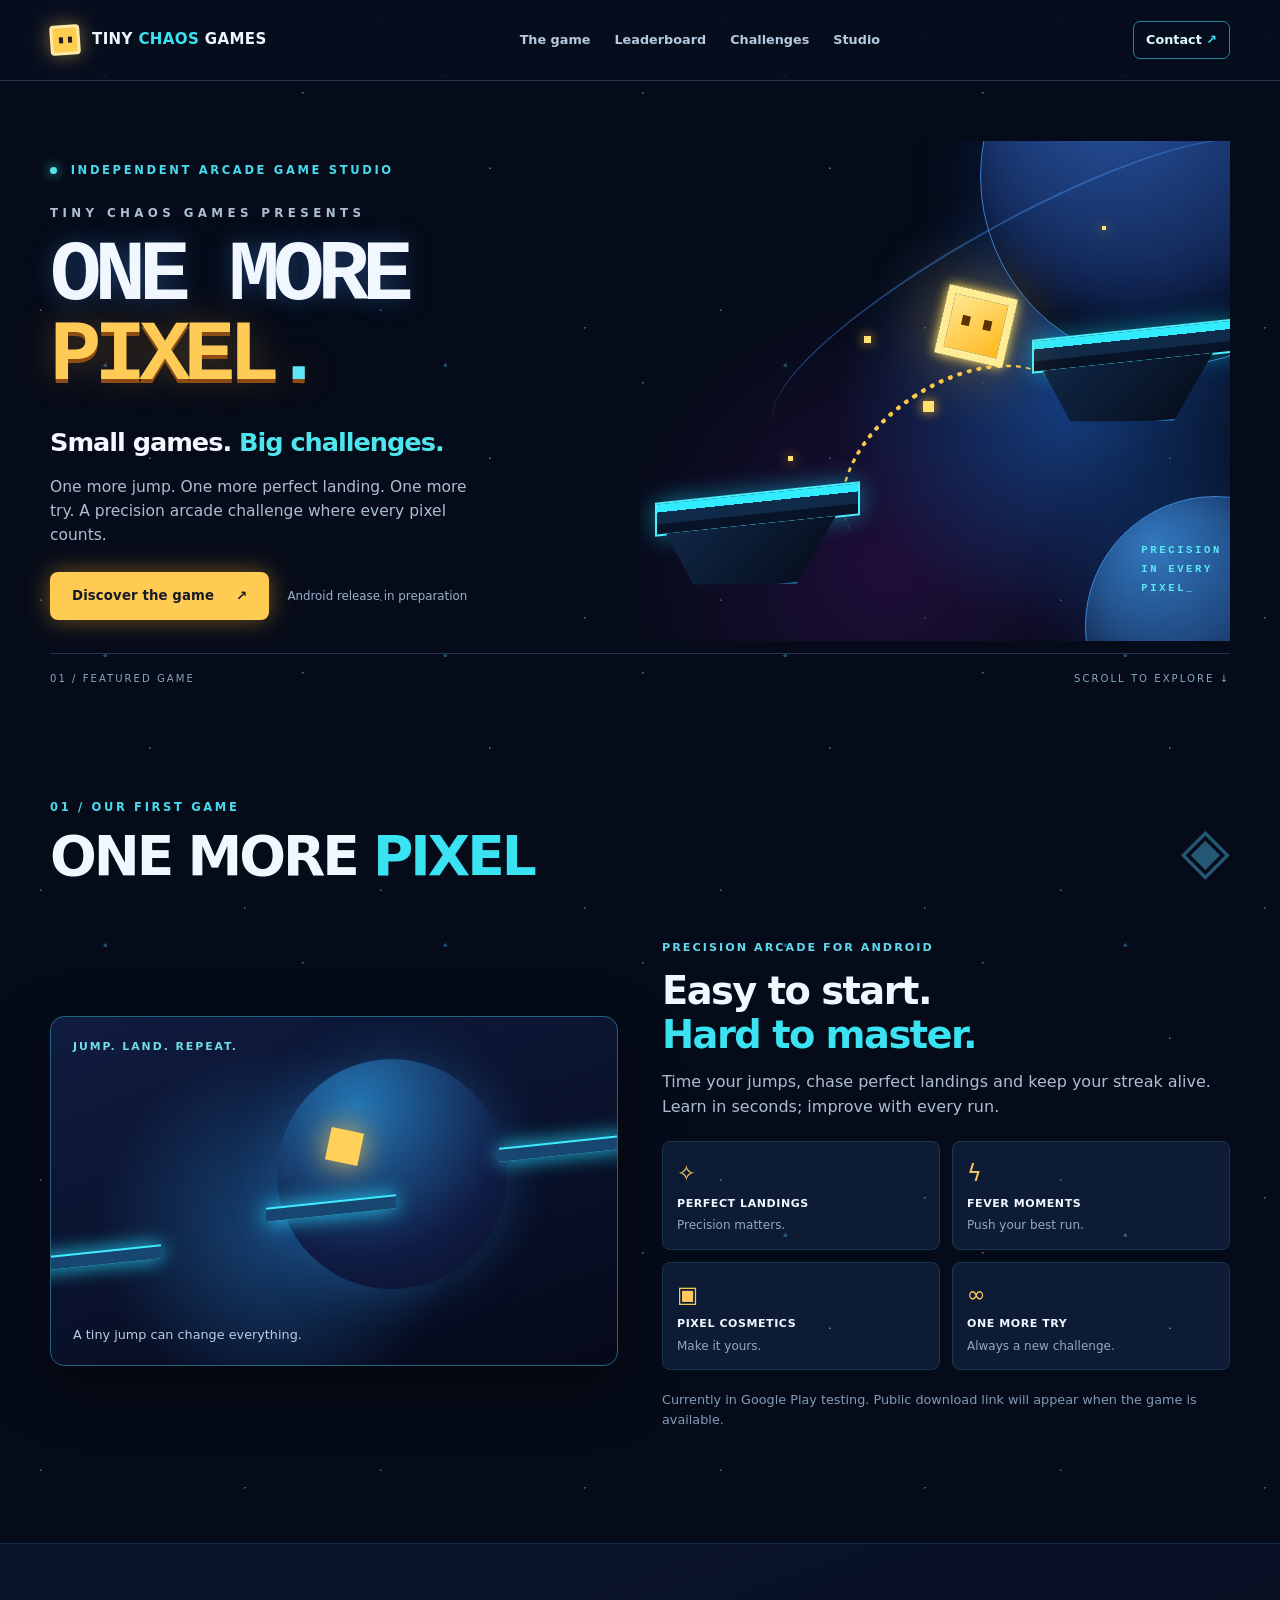
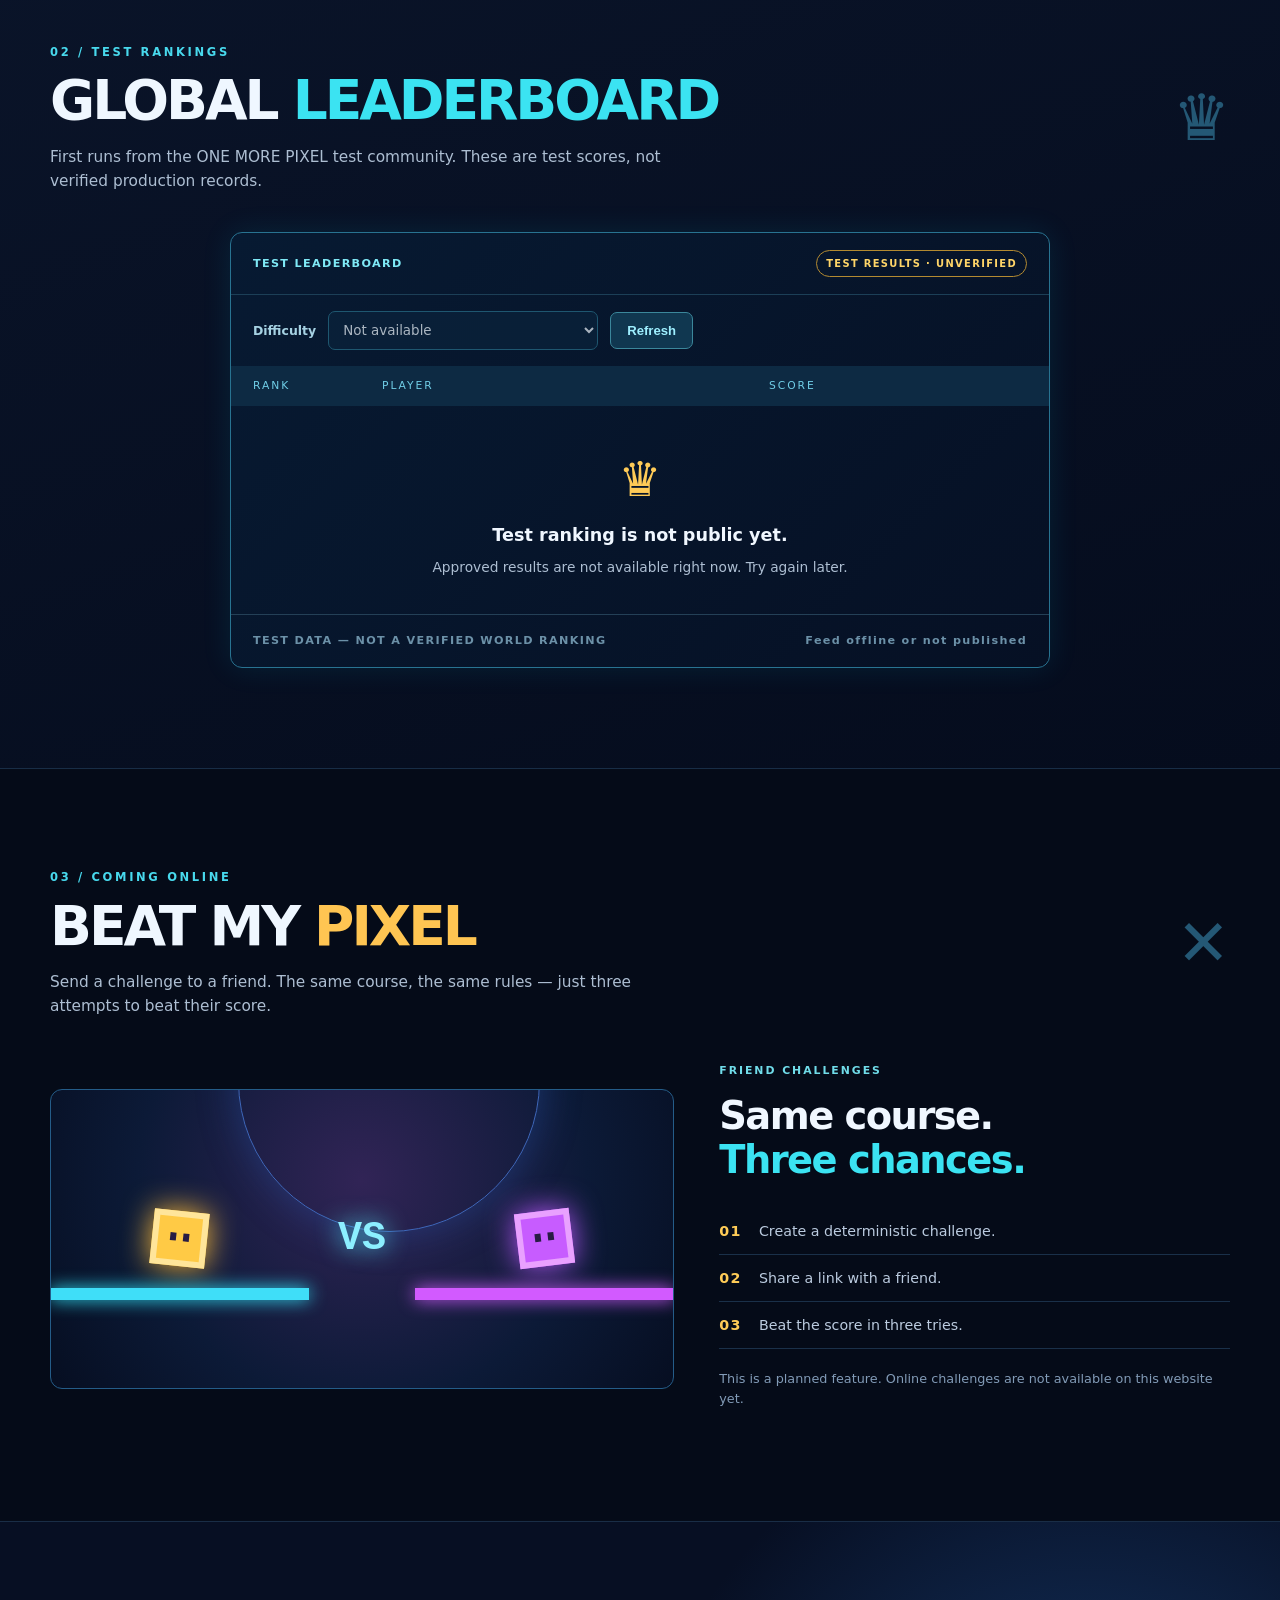
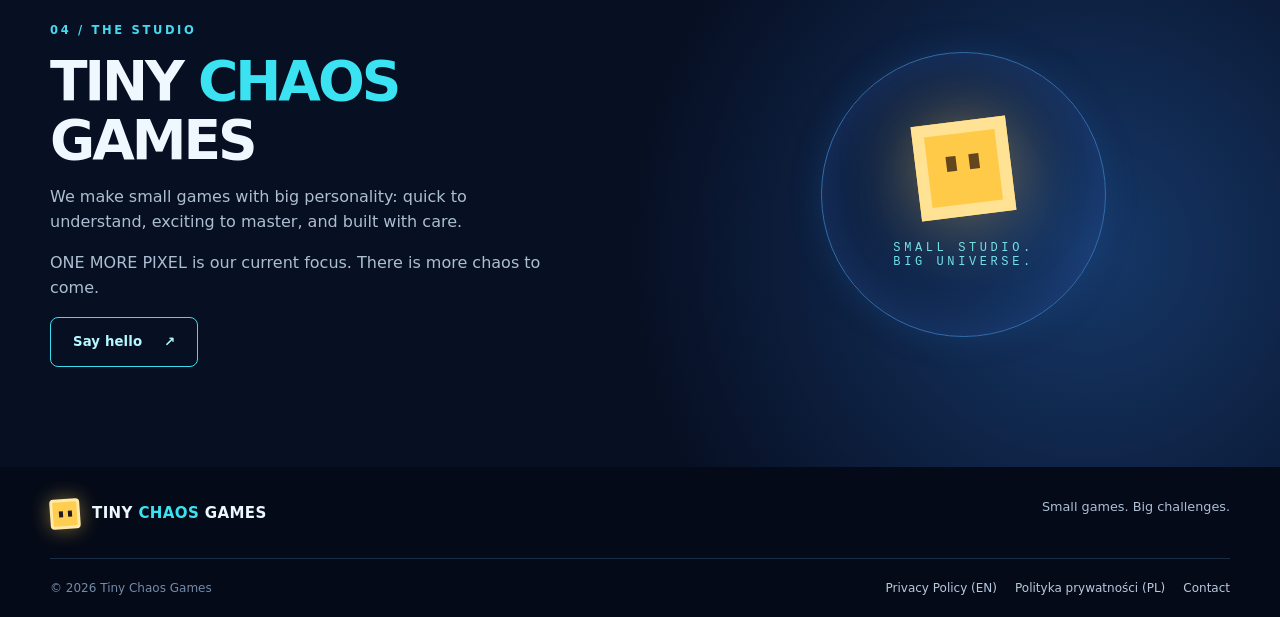
==== commit aca42dab: "Merge c40533f52468b4ded081aacc2f5202bc745cf521 into c9a5cc5faecd7edc32b1a56106c3157cc13ce6d7" ====
--- a/index.html
+++ b/index.html
@@ -53,14 +53,14 @@
     </div>
   </section>
   <section class="section section-dark" id="leaderboard" aria-labelledby="leaderboard-title"><div class="shell">
-    <div class="section-head"><div><p class="eyebrow">02 / TESTING PHASE</p><h2 id="leaderboard-title">GLOBAL <span>LEADERBOARD</span></h2><p class="section-intro">A first look at ONE MORE PIXEL test scores. Only records selected for public display will appear here. Test results are not verified competitive rankings.</p></div><span class="section-mark" aria-hidden="true">♛</span></div>
-    <div class="ranking-preview" data-test-leaderboard>
-      <div class="ranking-top"><span>ONE MORE PIXEL / TEST RANKINGS</span><span class="preview-pill">TEST DATA</span></div>
-      <p class="ranking-disclaimer">These scores come from the testing build. They are not production-verified results.</p>
-      <div class="ranking-columns" aria-hidden="true"><span>RANK</span><span>PLAYER</span><span>SCORE</span></div>
-      <ol class="ranking-entries" id="test-ranking-entries" aria-label="Selected test scores" hidden></ol>
-      <div class="ranking-placeholder" id="test-ranking-state" role="status" aria-live="polite"><span class="empty-trophy" aria-hidden="true">♛</span><h3>Test leaderboard is not available yet.</h3><p>We are preparing a public list of selected test scores. Player testing sessions remain private.</p></div>
-      <div class="ranking-foot"><span>SELECTED TEST SCORES ONLY</span><button class="ranking-refresh" type="button" id="test-ranking-refresh" hidden>Refresh scores ↻</button></div>
+    <div class="section-head"><div><p class="eyebrow">02 / TEST RANKINGS</p><h2 id="leaderboard-title">GLOBAL <span>LEADERBOARD</span></h2><p class="section-intro">First runs from the ONE MORE PIXEL test community. These are test scores, not verified production records.</p></div><span class="section-mark">♛</span></div>
+    <div class="ranking-preview" id="test-leaderboard">
+      <div class="ranking-top"><span>TEST LEADERBOARD</span><span class="preview-pill">TEST RESULTS · UNVERIFIED</span></div>
+      <div class="ranking-controls"><label for="ranking-mode">Difficulty</label><select id="ranking-mode" disabled aria-label="Leaderboard difficulty"><option>Waiting for approved scores</option></select><button type="button" id="ranking-refresh" class="ranking-refresh">Refresh</button></div>
+      <div class="ranking-columns"><span>RANK</span><span>PLAYER</span><span>SCORE</span></div>
+      <div id="ranking-status" class="ranking-placeholder" role="status" aria-live="polite"><span class="empty-trophy" aria-hidden="true">♛</span><h3>Test ranking is being prepared.</h3><p>Scores will appear after the test administrator approves which player names and results may be published.</p></div>
+      <ol id="ranking-entries" class="ranking-entries" aria-label="Approved test results" hidden></ol>
+      <div class="ranking-foot"><span>TEST DATA — NOT A VERIFIED WORLD RANKING</span><span id="ranking-updated">Awaiting publication</span></div>
     </div>
   </div></section>
   <section class="section shell" id="challenges" aria-labelledby="challenge-title">
@@ -70,6 +70,6 @@
   <section class="section studio-section" id="studio" aria-labelledby="studio-title"><div class="shell studio-layout"><div><p class="eyebrow">04 / THE STUDIO</p><h2 id="studio-title">TINY <span>CHAOS</span><br>GAMES</h2><p>We make small games with big personality: quick to understand, exciting to master, and built with care.</p><p>ONE MORE PIXEL is our current focus. There is more chaos to come.</p><a class="btn btn-outline" href="mailto:games.tinychaos@gmail.com">Say hello <span aria-hidden="true">↗</span></a></div><div class="studio-emblem" aria-hidden="true"><div class="emblem-halo"></div><div class="emblem-pixel"><i></i><i></i></div><p>SMALL STUDIO.<br>BIG UNIVERSE.</p></div></div></section>
 </main>
 <footer class="site-footer"><div class="shell footer-upper"><a class="brand" href="./"><span class="brand-mark" aria-hidden="true"><span></span><span></span></span><span>TINY <em>CHAOS</em> GAMES</span></a><p>Small games. Big challenges.</p></div><div class="shell footer-lower"><span>© 2026 Tiny Chaos Games</span><div><a href="privacy/one-more-pixel/">Privacy Policy (EN)</a><a href="privacy/one-more-pixel/pl/">Polityka prywatności (PL)</a><a href="mailto:games.tinychaos@gmail.com">Contact</a></div></div></footer>
-<script src="leaderboard.js" defer></script>
+<script src="test-leaderboard.js" defer></script>
 </body>
 </html>
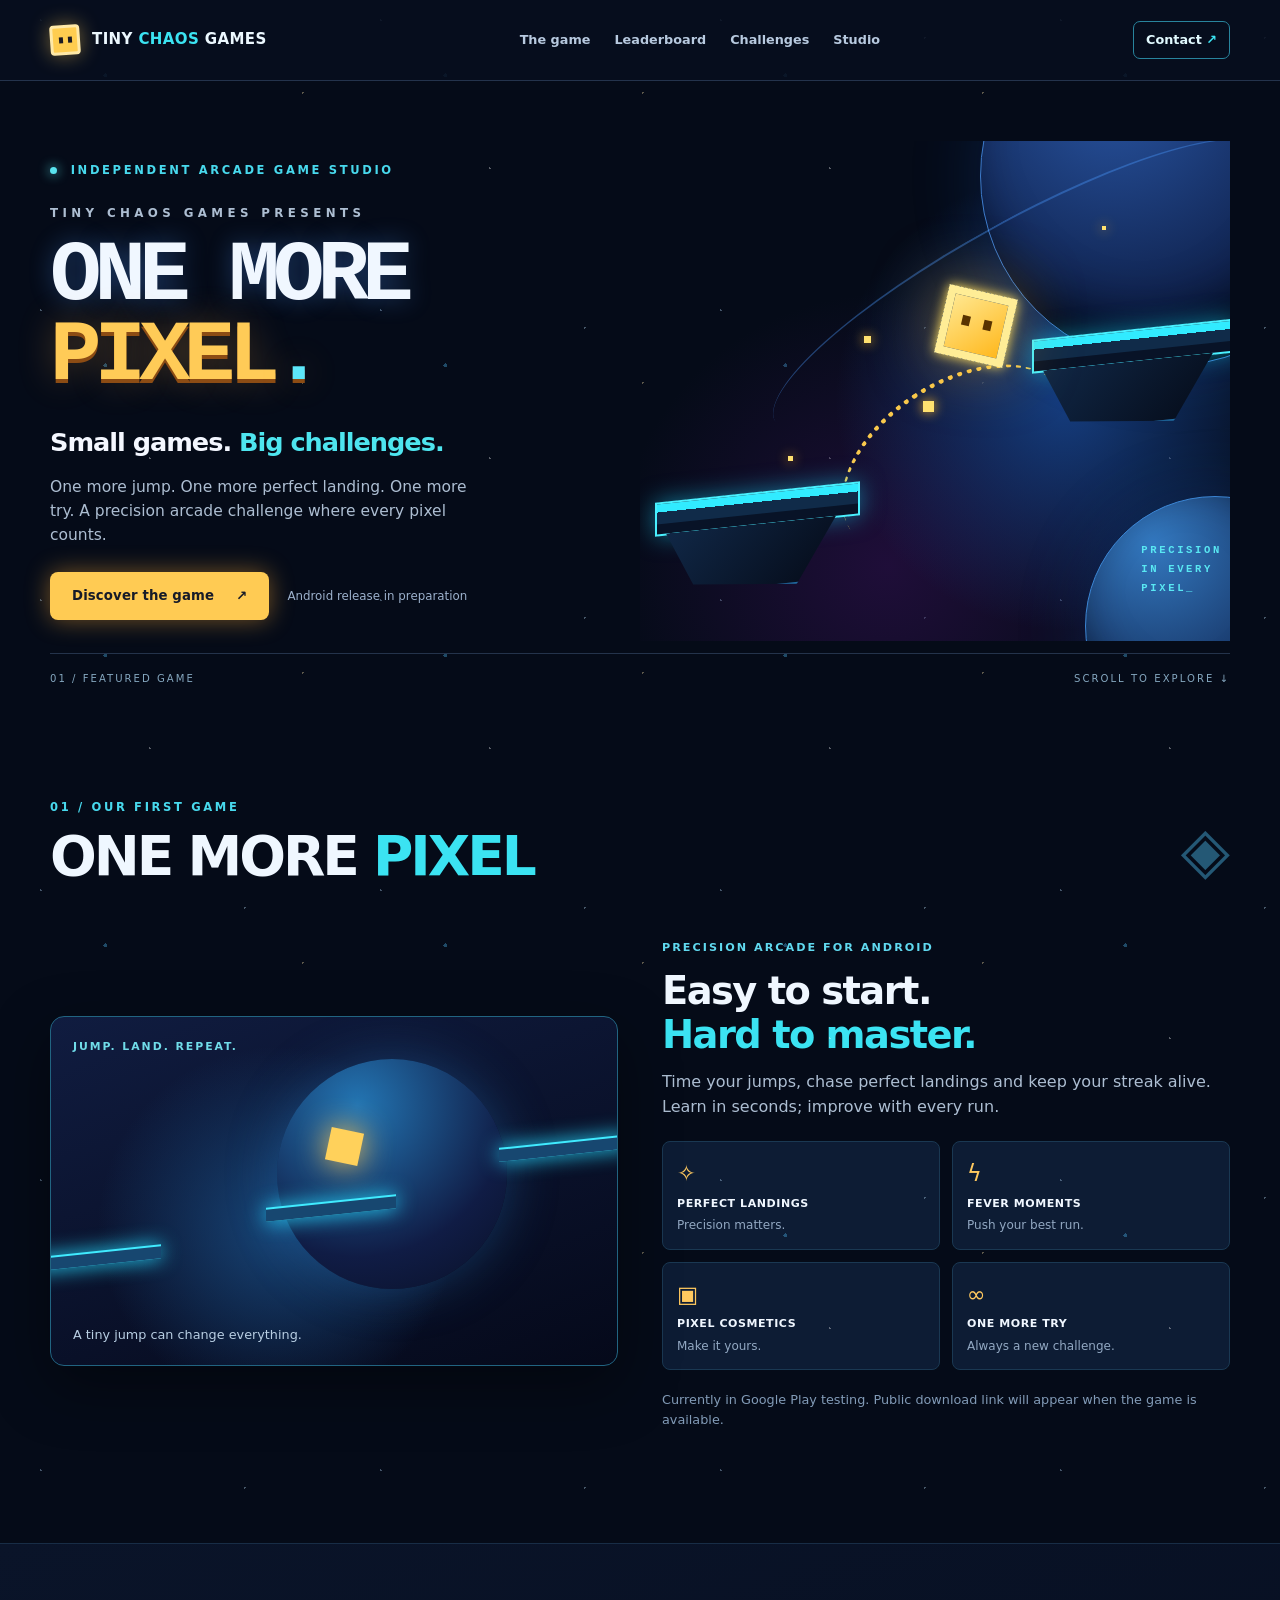
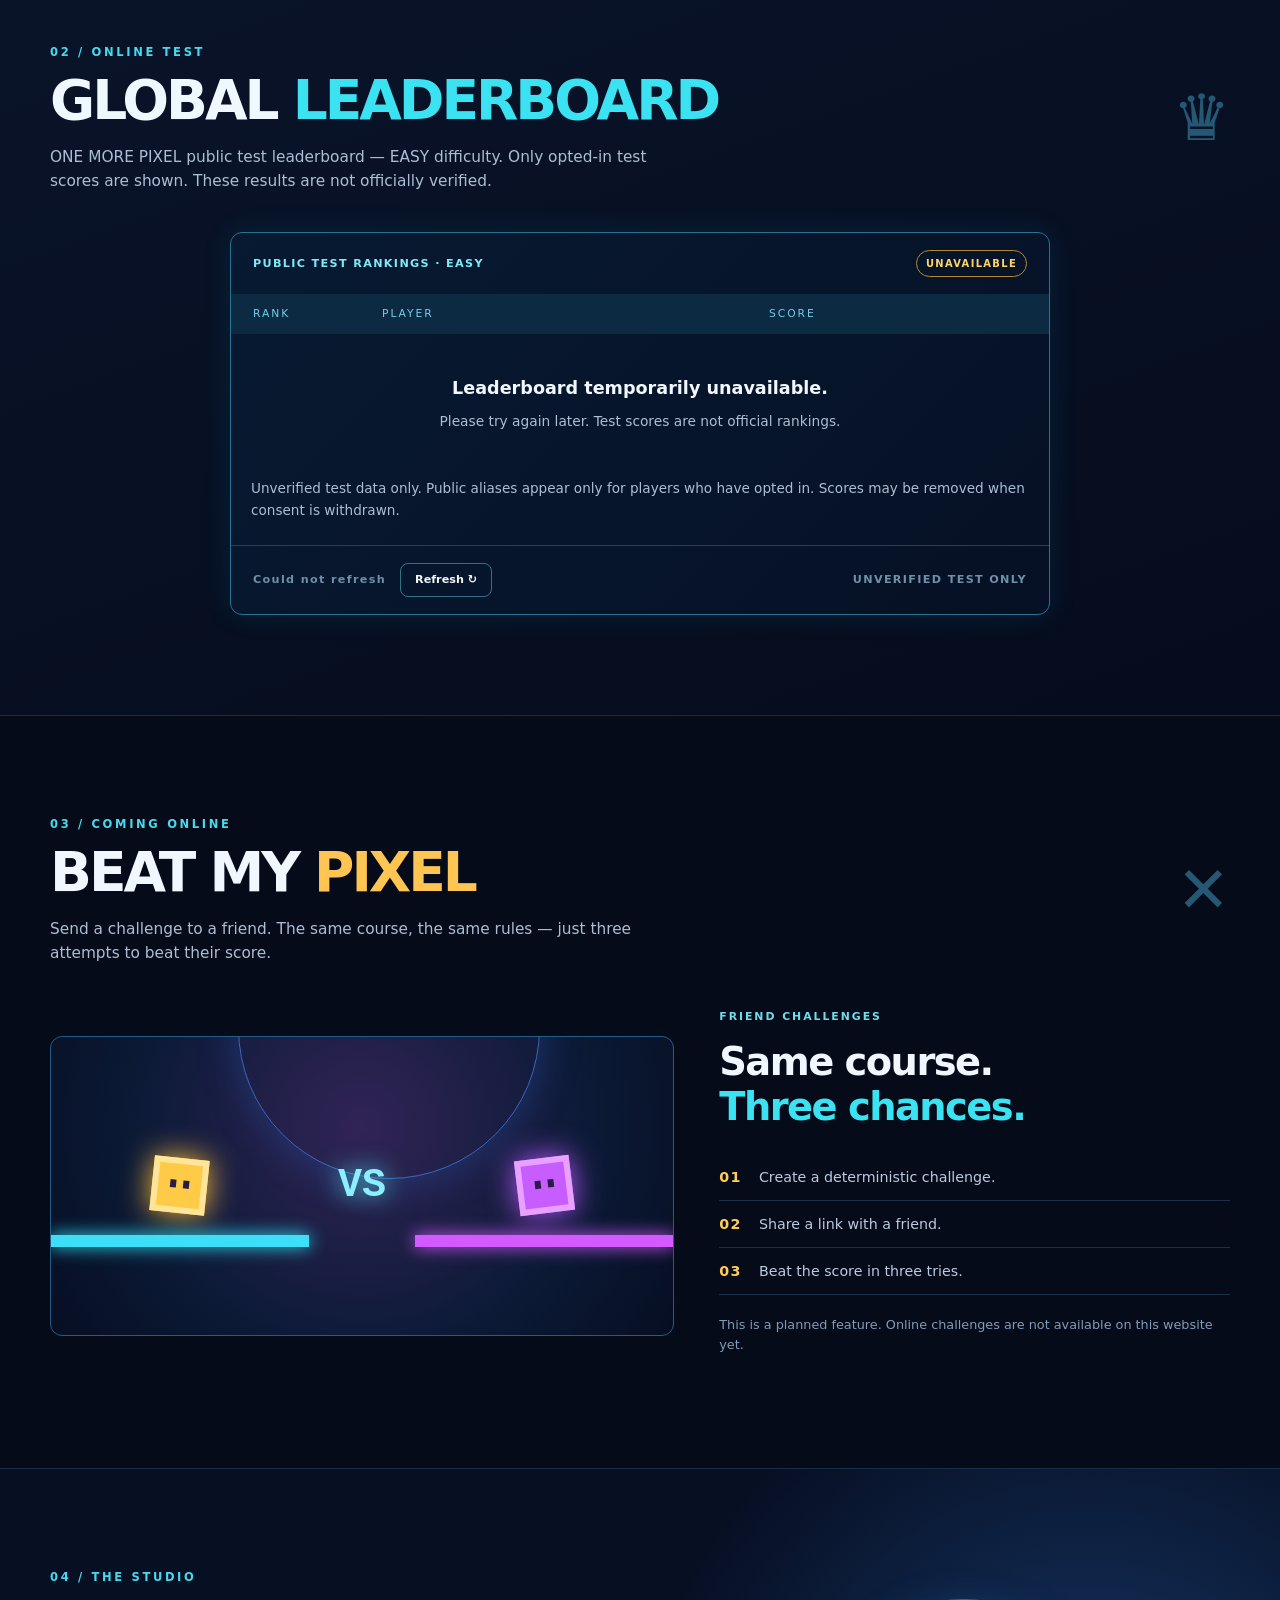
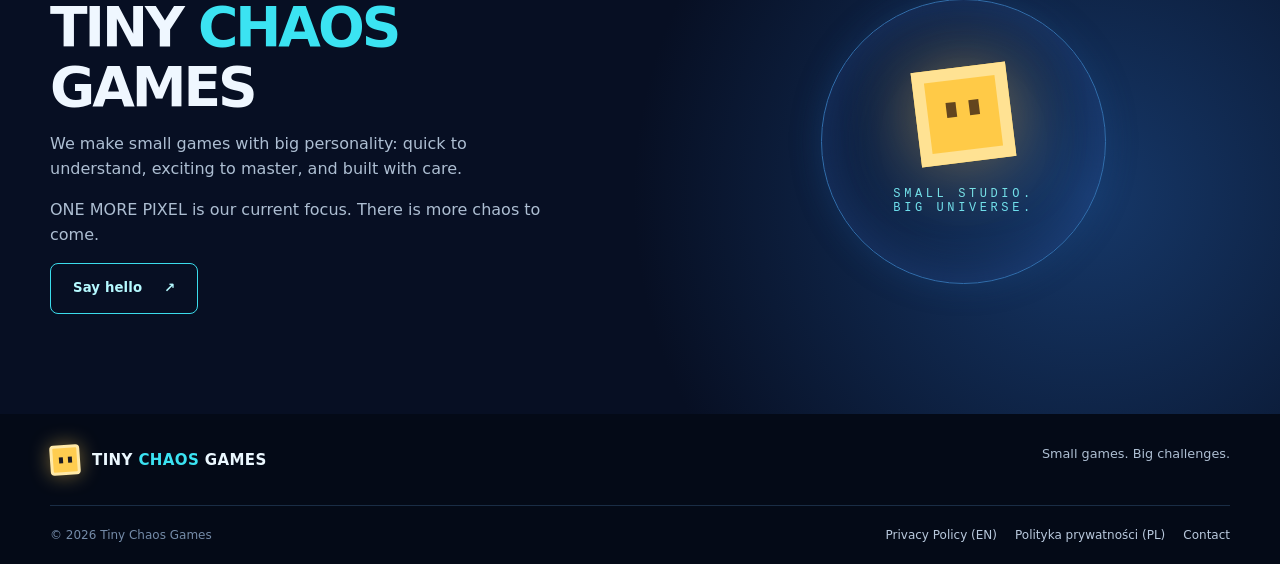
==== commit dbf99a9d: "Connect Tiny Chaos Games leaderboard to opted-in staging test scores" ====
--- a/index.html
+++ b/index.html
@@ -11,6 +11,7 @@
 <meta property="og:type" content="website">
 <title>Tiny Chaos Games — Small Games. Big Challenges.</title>
 <link rel="stylesheet" href="style.css">
+<link rel="stylesheet" href="leaderboard.css">
 </head>
 <body class="home-page">
 <a class="skip-link" href="#main">Skip to content</a>
@@ -53,15 +54,8 @@
     </div>
   </section>
   <section class="section section-dark" id="leaderboard" aria-labelledby="leaderboard-title"><div class="shell">
-    <div class="section-head"><div><p class="eyebrow">02 / TEST RANKINGS</p><h2 id="leaderboard-title">GLOBAL <span>LEADERBOARD</span></h2><p class="section-intro">First runs from the ONE MORE PIXEL test community. These are test scores, not verified production records.</p></div><span class="section-mark">♛</span></div>
-    <div class="ranking-preview" id="test-leaderboard">
-      <div class="ranking-top"><span>TEST LEADERBOARD</span><span class="preview-pill">TEST RESULTS · UNVERIFIED</span></div>
-      <div class="ranking-controls"><label for="ranking-mode">Difficulty</label><select id="ranking-mode" disabled aria-label="Leaderboard difficulty"><option>Waiting for approved scores</option></select><button type="button" id="ranking-refresh" class="ranking-refresh">Refresh</button></div>
-      <div class="ranking-columns"><span>RANK</span><span>PLAYER</span><span>SCORE</span></div>
-      <div id="ranking-status" class="ranking-placeholder" role="status" aria-live="polite"><span class="empty-trophy" aria-hidden="true">♛</span><h3>Test ranking is being prepared.</h3><p>Scores will appear after the test administrator approves which player names and results may be published.</p></div>
-      <ol id="ranking-entries" class="ranking-entries" aria-label="Approved test results" hidden></ol>
-      <div class="ranking-foot"><span>TEST DATA — NOT A VERIFIED WORLD RANKING</span><span id="ranking-updated">Awaiting publication</span></div>
-    </div>
+    <div class="section-head"><div><p class="eyebrow">02 / ONLINE TEST</p><h2 id="leaderboard-title">GLOBAL <span>LEADERBOARD</span></h2><p class="section-intro">ONE MORE PIXEL public test leaderboard — EASY difficulty. Only opted-in test scores are shown. These results are not officially verified.</p></div><span class="section-mark">♛</span></div>
+    <div class="ranking-preview"><div class="ranking-top"><span>PUBLIC TEST RANKINGS · EASY</span><span class="preview-pill" id="ranking-status" role="status">LOADING</span></div><div class="ranking-columns"><span>RANK</span><span>PLAYER</span><span>SCORE</span></div><div id="ranking-entries" aria-live="polite" aria-relevant="additions text"><div class="ranking-placeholder"><span class="empty-trophy" aria-hidden="true">♛</span><h3>Loading leaderboard…</h3><p>Fetching public test results.</p></div></div><p class="ranking-test-note">Unverified test data only. Public aliases appear only for players who have opted in. Scores may be removed when consent is withdrawn.</p><div class="ranking-foot"><span class="ranking-live-controls"><span id="ranking-updated">Loading…</span><button class="ranking-refresh" id="ranking-refresh" type="button">Refresh ↻</button></span><span>UNVERIFIED TEST ONLY</span></div></div>
   </div></section>
   <section class="section shell" id="challenges" aria-labelledby="challenge-title">
     <div class="section-head"><div><p class="eyebrow">03 / COMING ONLINE</p><h2 id="challenge-title">BEAT MY <span class="gold-text">PIXEL</span></h2><p class="section-intro">Send a challenge to a friend. The same course, the same rules — just three attempts to beat their score.</p></div><span class="section-mark">✕</span></div>
@@ -70,6 +64,6 @@
   <section class="section studio-section" id="studio" aria-labelledby="studio-title"><div class="shell studio-layout"><div><p class="eyebrow">04 / THE STUDIO</p><h2 id="studio-title">TINY <span>CHAOS</span><br>GAMES</h2><p>We make small games with big personality: quick to understand, exciting to master, and built with care.</p><p>ONE MORE PIXEL is our current focus. There is more chaos to come.</p><a class="btn btn-outline" href="mailto:games.tinychaos@gmail.com">Say hello <span aria-hidden="true">↗</span></a></div><div class="studio-emblem" aria-hidden="true"><div class="emblem-halo"></div><div class="emblem-pixel"><i></i><i></i></div><p>SMALL STUDIO.<br>BIG UNIVERSE.</p></div></div></section>
 </main>
 <footer class="site-footer"><div class="shell footer-upper"><a class="brand" href="./"><span class="brand-mark" aria-hidden="true"><span></span><span></span></span><span>TINY <em>CHAOS</em> GAMES</span></a><p>Small games. Big challenges.</p></div><div class="shell footer-lower"><span>© 2026 Tiny Chaos Games</span><div><a href="privacy/one-more-pixel/">Privacy Policy (EN)</a><a href="privacy/one-more-pixel/pl/">Polityka prywatności (PL)</a><a href="mailto:games.tinychaos@gmail.com">Contact</a></div></div></footer>
-<script src="test-leaderboard.js" defer></script>
+<script src="leaderboard.js" defer></script>
 </body>
 </html>
--- a/leaderboard.css
+++ b/leaderboard.css
@@ -0,0 +1,14 @@
+/* Public test leaderboard — additive styles */
+.ranking-entry{display:grid;grid-template-columns:80px minmax(0,1fr) 100px;gap:12px;align-items:center;padding:15px 20px;border-top:1px solid rgba(100,227,238,.14)}
+.ranking-entry:nth-child(1) .ranking-entry-rank{color:#f8bd47}
+.ranking-entry:nth-child(2) .ranking-entry-rank{color:#cdd8e4}
+.ranking-entry:nth-child(3) .ranking-entry-rank{color:#dcaa84}
+.ranking-entry-rank{font-weight:800;font-variant-numeric:tabular-nums}
+.ranking-entry-player{min-width:0;overflow-wrap:anywhere;color:#f4f7fa;font-weight:600}
+.ranking-entry-score{text-align:right;font-variant-numeric:tabular-nums;font-weight:800;color:#64e3ee}
+.ranking-refresh{border:1px solid rgba(100,227,238,.45);border-radius:8px;padding:7px 14px;background:transparent;color:#f4f7fa;font:inherit;cursor:pointer}
+.ranking-refresh:disabled{opacity:.5;cursor:wait}
+.ranking-refresh:focus-visible{outline:3px solid #f8bd47;outline-offset:3px}
+.ranking-test-note{padding:10px 20px;color:#b2c0cf;font-size:.85rem;line-height:1.6}
+.ranking-live-controls{display:flex;align-items:center;gap:14px;flex-wrap:wrap}
+@media(max-width:600px){.ranking-entry{grid-template-columns:54px minmax(0,1fr) 75px;gap:8px;padding:12px}.ranking-entry-score{font-size:.9rem}.ranking-test-note{padding:10px 12px}}
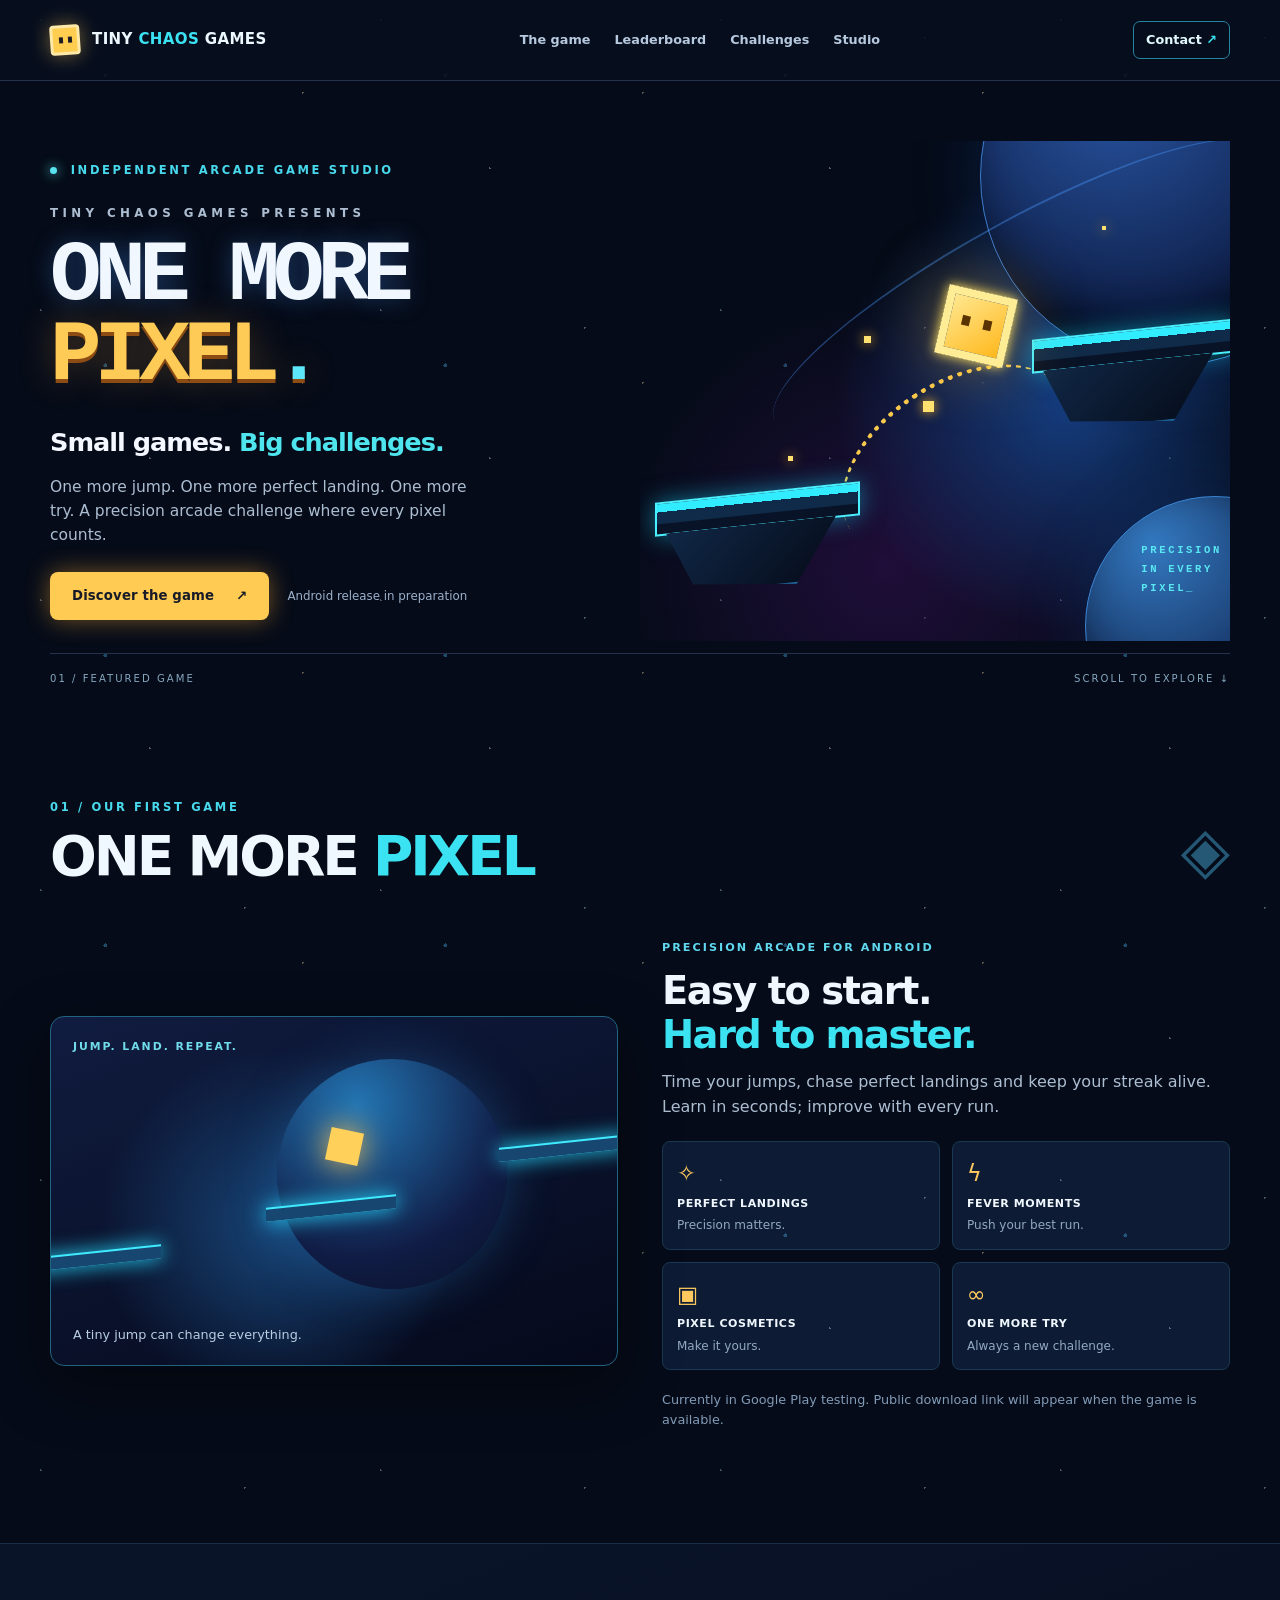
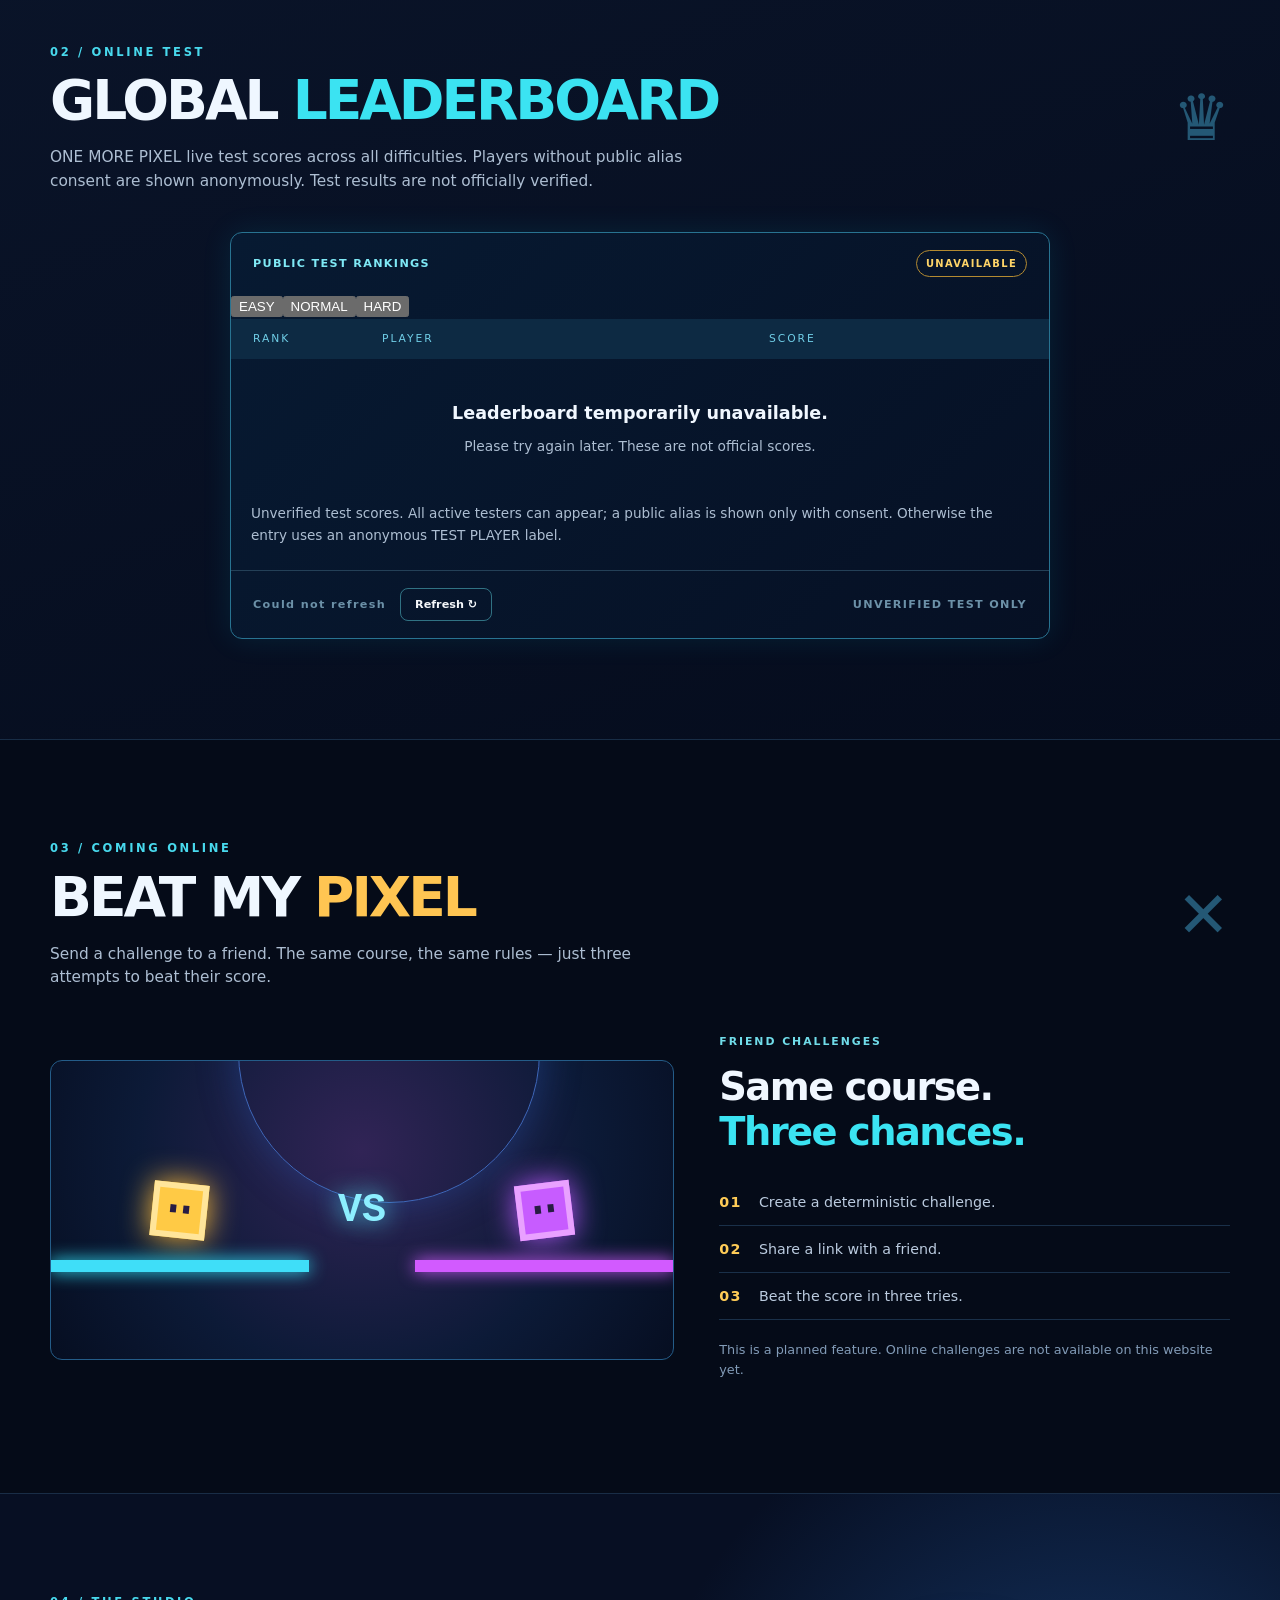
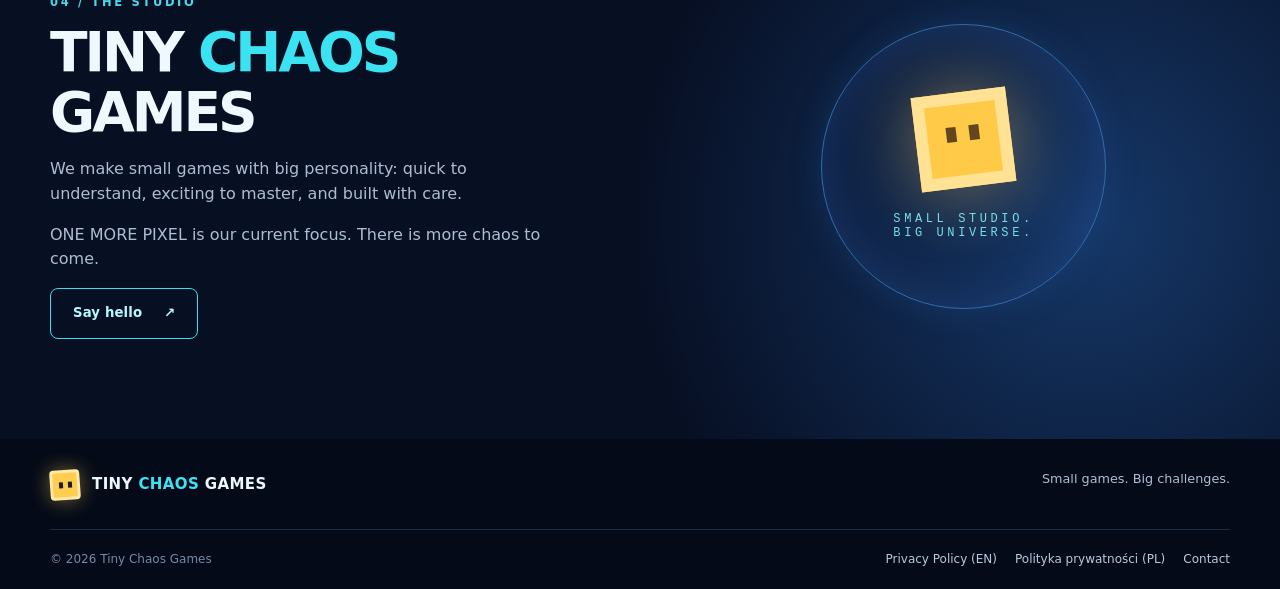
==== commit 8fc4e006: "Add EASY NORMAL HARD tabs for public tester leaderboard" ====
--- a/index.html
+++ b/index.html
@@ -54,8 +54,8 @@
     </div>
   </section>
   <section class="section section-dark" id="leaderboard" aria-labelledby="leaderboard-title"><div class="shell">
-    <div class="section-head"><div><p class="eyebrow">02 / ONLINE TEST</p><h2 id="leaderboard-title">GLOBAL <span>LEADERBOARD</span></h2><p class="section-intro">ONE MORE PIXEL public test leaderboard — EASY difficulty. Only opted-in test scores are shown. These results are not officially verified.</p></div><span class="section-mark">♛</span></div>
-    <div class="ranking-preview"><div class="ranking-top"><span>PUBLIC TEST RANKINGS · EASY</span><span class="preview-pill" id="ranking-status" role="status">LOADING</span></div><div class="ranking-columns"><span>RANK</span><span>PLAYER</span><span>SCORE</span></div><div id="ranking-entries" aria-live="polite" aria-relevant="additions text"><div class="ranking-placeholder"><span class="empty-trophy" aria-hidden="true">♛</span><h3>Loading leaderboard…</h3><p>Fetching public test results.</p></div></div><p class="ranking-test-note">Unverified test data only. Public aliases appear only for players who have opted in. Scores may be removed when consent is withdrawn.</p><div class="ranking-foot"><span class="ranking-live-controls"><span id="ranking-updated">Loading…</span><button class="ranking-refresh" id="ranking-refresh" type="button">Refresh ↻</button></span><span>UNVERIFIED TEST ONLY</span></div></div>
+    <div class="section-head"><div><p class="eyebrow">02 / ONLINE TEST</p><h2 id="leaderboard-title">GLOBAL <span>LEADERBOARD</span></h2><p class="section-intro">ONE MORE PIXEL live test scores across all difficulties. Players without public alias consent are shown anonymously. Test results are not officially verified.</p></div><span class="section-mark">♛</span></div>
+    <div class="ranking-preview"><div class="ranking-top"><span>PUBLIC TEST RANKINGS</span><span class="preview-pill" id="ranking-status" role="status">LOADING</span></div><div class="ranking-difficulties" role="tablist" aria-label="Leaderboard difficulty"><button type="button" role="tab" aria-selected="true" tabindex="0" data-ranking-difficulty="easy">EASY</button><button type="button" role="tab" aria-selected="false" tabindex="-1" data-ranking-difficulty="normal">NORMAL</button><button type="button" role="tab" aria-selected="false" tabindex="-1" data-ranking-difficulty="hard">HARD</button></div><div class="ranking-columns"><span>RANK</span><span>PLAYER</span><span>SCORE</span></div><div id="ranking-entries" aria-live="polite" aria-relevant="additions text"><div class="ranking-placeholder"><span class="empty-trophy" aria-hidden="true">♛</span><h3>Loading leaderboard…</h3><p>Fetching public test results.</p></div></div><p class="ranking-test-note">Unverified test scores. All active testers can appear; a public alias is shown only with consent. Otherwise the entry uses an anonymous TEST PLAYER label.</p><div class="ranking-foot"><span class="ranking-live-controls"><span id="ranking-updated">Loading…</span><button class="ranking-refresh" id="ranking-refresh" type="button">Refresh ↻</button></span><span>UNVERIFIED TEST ONLY</span></div></div>
   </div></section>
   <section class="section shell" id="challenges" aria-labelledby="challenge-title">
     <div class="section-head"><div><p class="eyebrow">03 / COMING ONLINE</p><h2 id="challenge-title">BEAT MY <span class="gold-text">PIXEL</span></h2><p class="section-intro">Send a challenge to a friend. The same course, the same rules — just three attempts to beat their score.</p></div><span class="section-mark">✕</span></div>
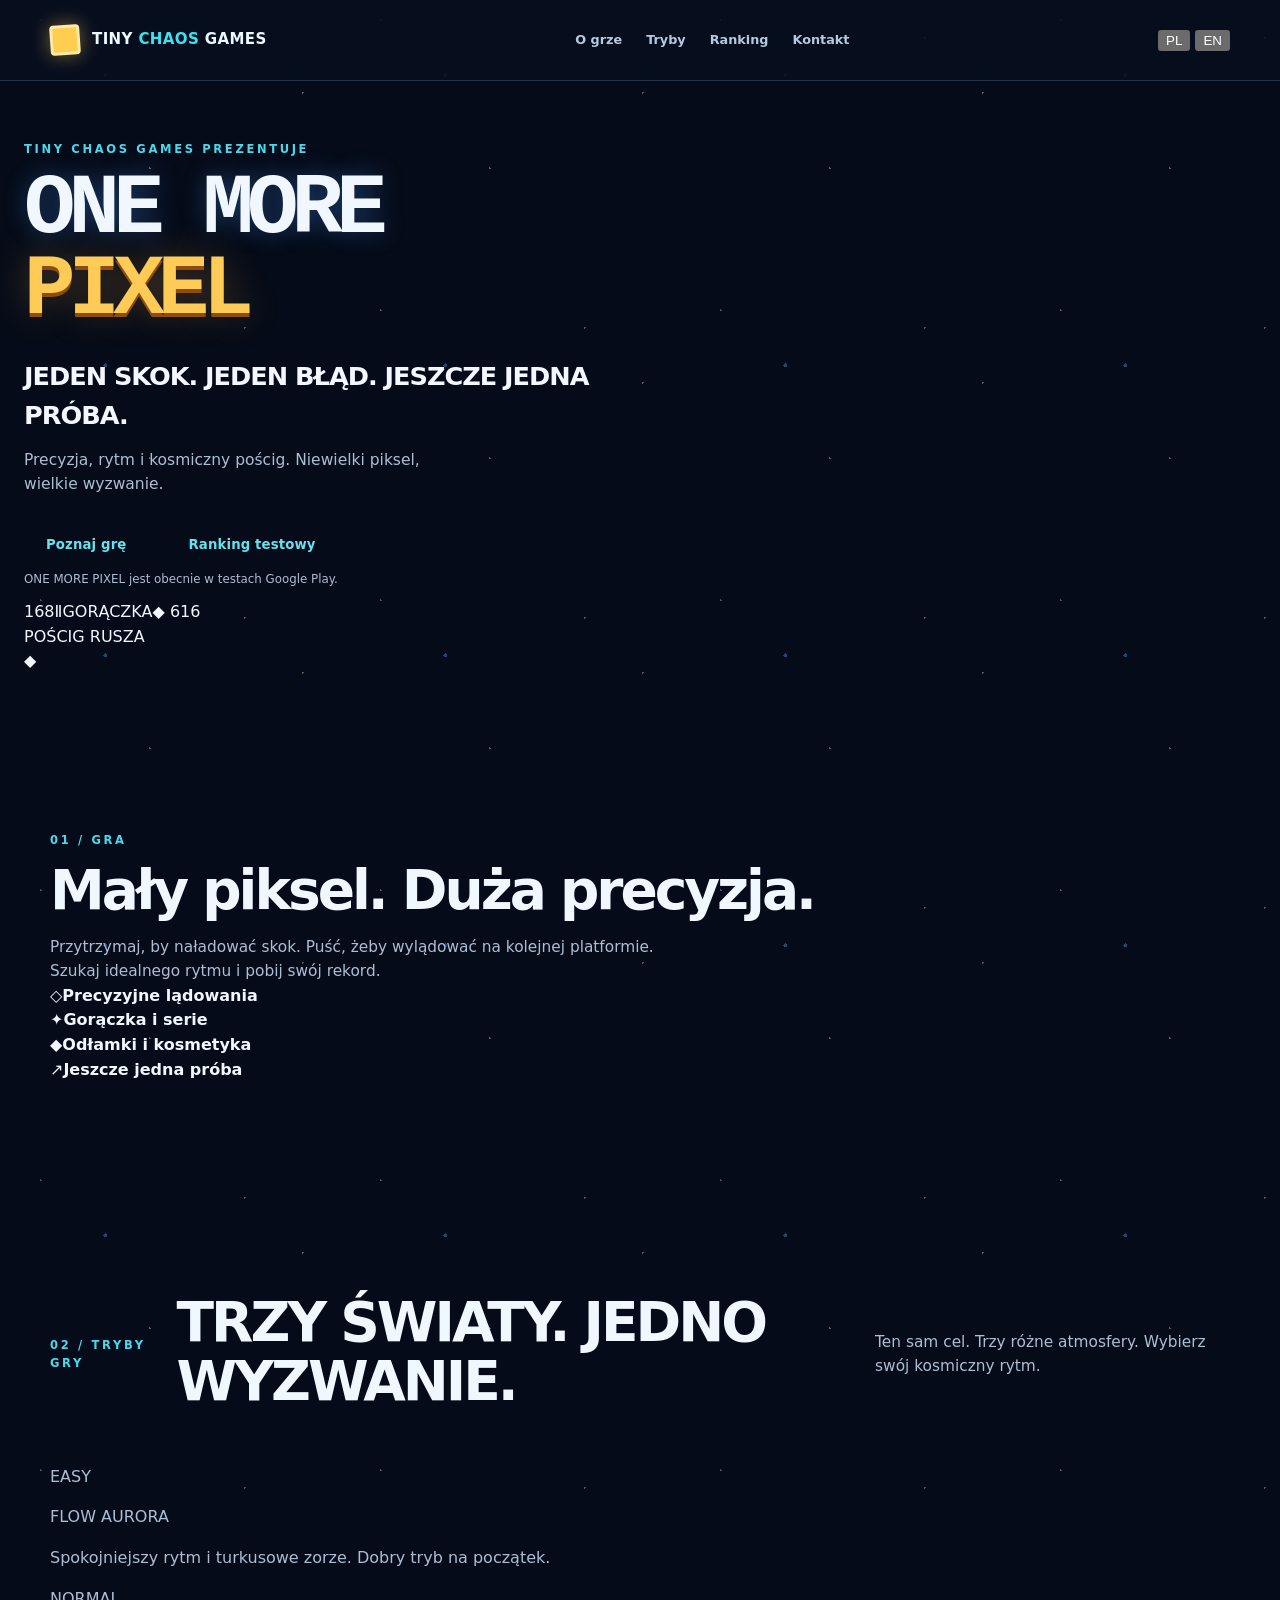
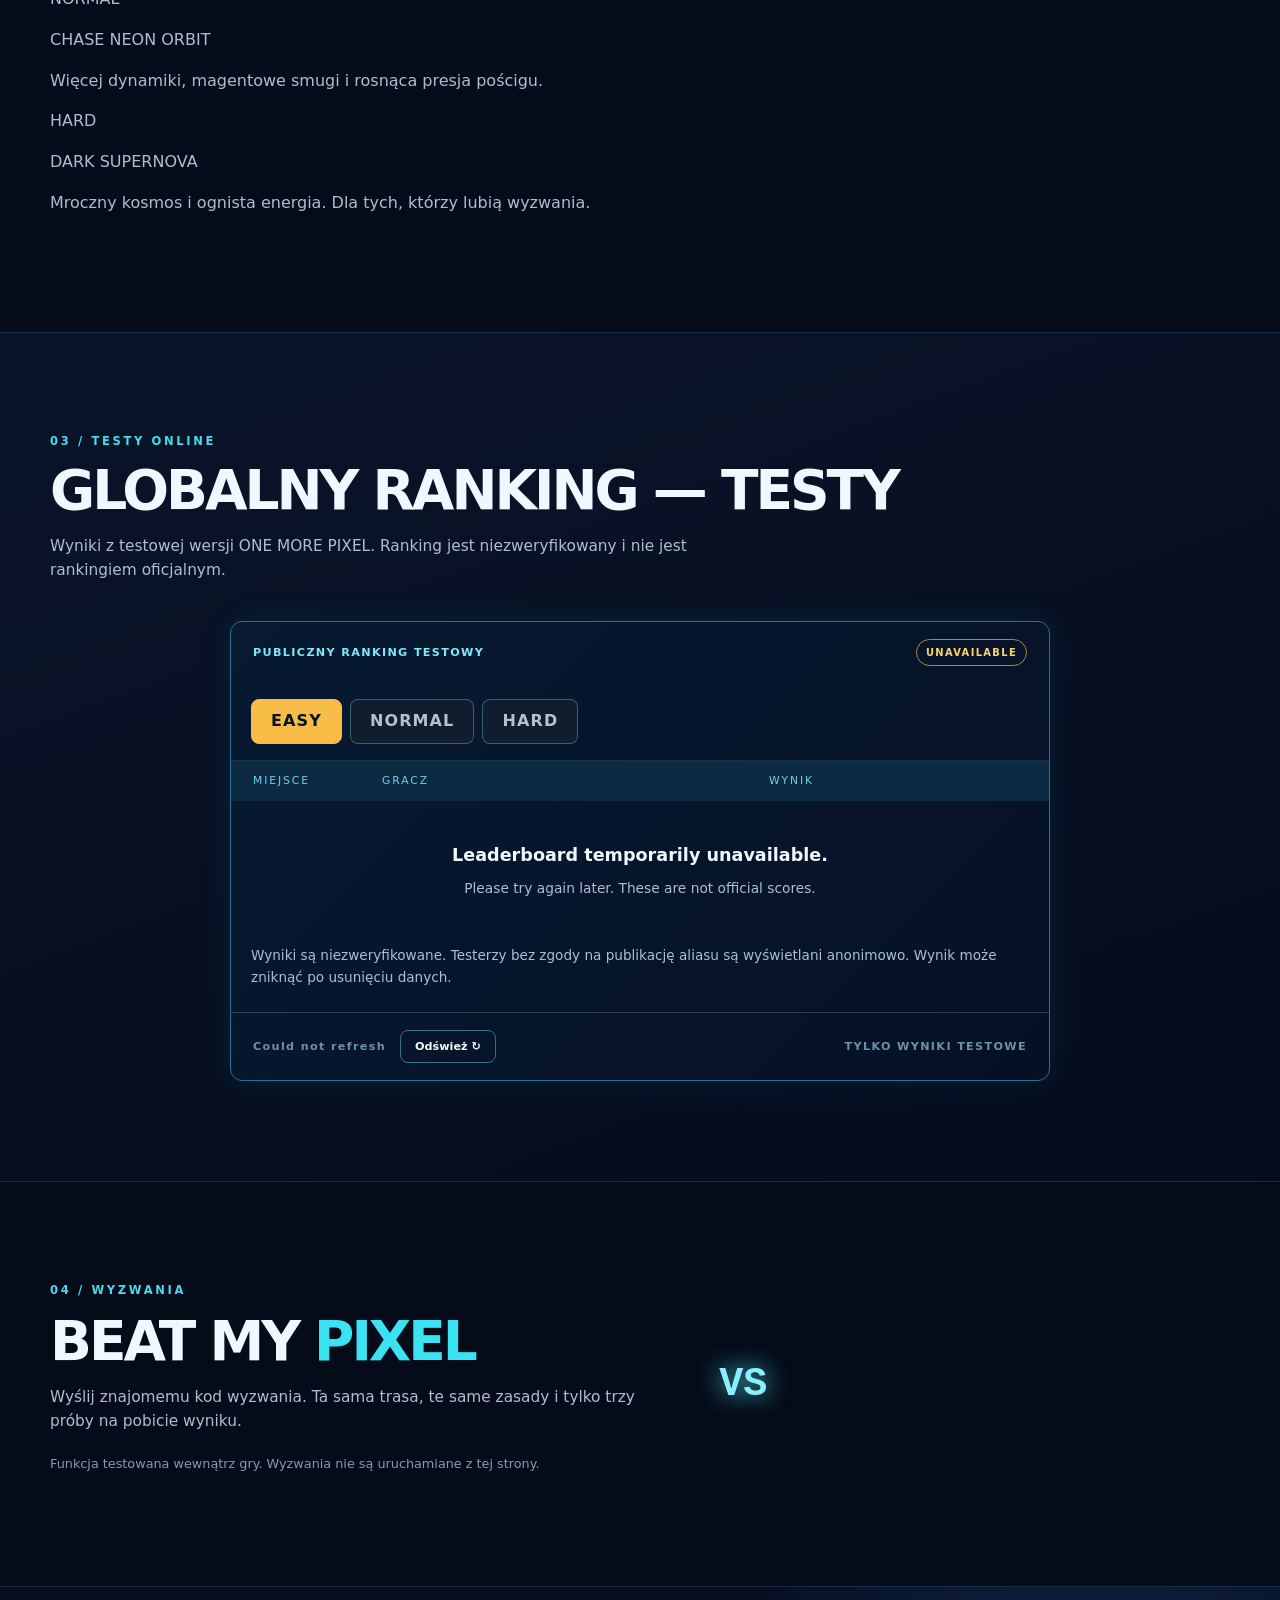
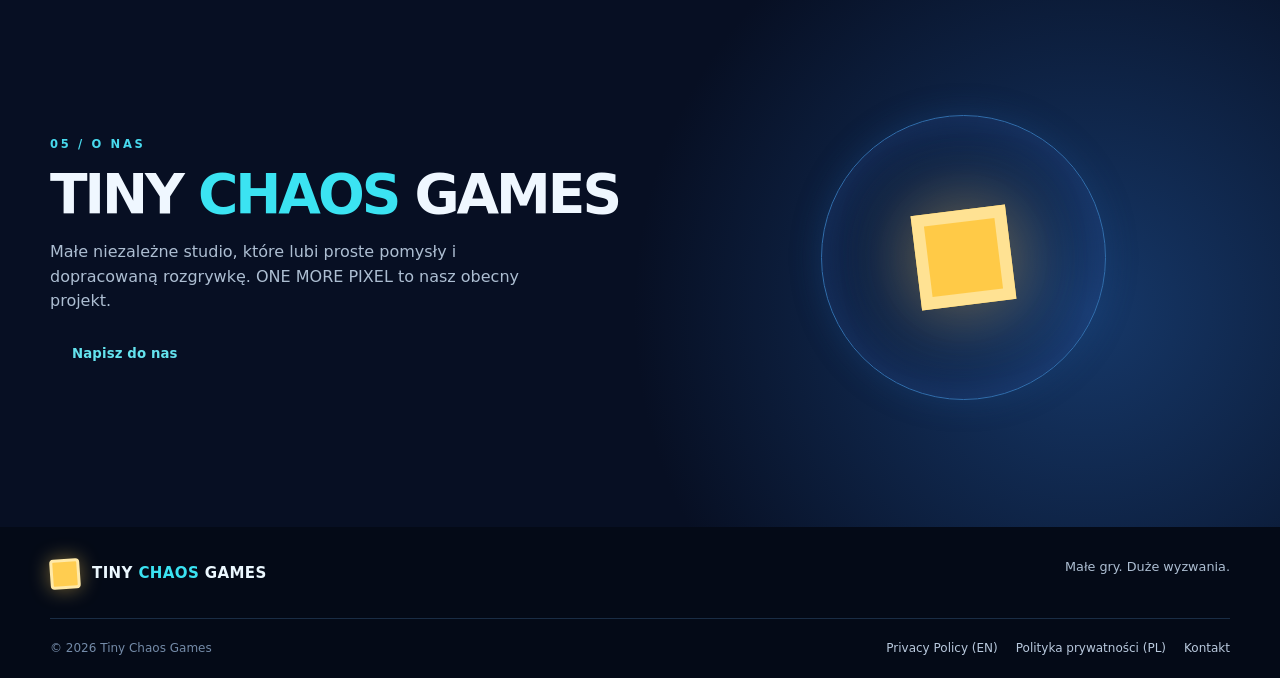
==== commit 755eb18d: "Rework homepage layout for ONE MORE PIXEL" ====
--- a/index.html
+++ b/index.html
@@ -1,69 +1,137 @@
 <!doctype html>
-<html lang="en">
+<html lang="pl">
 <head>
-<meta charset="utf-8">
-<meta name="viewport" content="width=device-width,initial-scale=1">
-<meta name="color-scheme" content="dark">
-<meta name="theme-color" content="#060b1a">
-<meta name="description" content="Tiny Chaos Games creates small arcade games with big challenges. Discover ONE MORE PIXEL for Android.">
-<meta property="og:title" content="Tiny Chaos Games — Small Games. Big Challenges.">
-<meta property="og:description" content="Discover ONE MORE PIXEL, a precision arcade game for Android.">
-<meta property="og:type" content="website">
-<title>Tiny Chaos Games — Small Games. Big Challenges.</title>
-<link rel="stylesheet" href="style.css">
-<link rel="stylesheet" href="leaderboard.css">
+  <meta charset="utf-8">
+  <meta name="viewport" content="width=device-width,initial-scale=1">
+  <meta name="color-scheme" content="dark">
+  <meta name="theme-color" content="#070e20">
+  <meta name="description" content="ONE MORE PIXEL od Tiny Chaos Games — precyzyjne skoki, trzy kosmiczne tryby i ranking testowy. Poznaj grę na Androida.">
+  <meta property="og:title" content="Tiny Chaos Games — ONE MORE PIXEL">
+  <meta property="og:description" content="Jeden skok. Jeden błąd. Jeszcze jedna próba. Poznaj ONE MORE PIXEL.">
+  <meta property="og:type" content="website">
+  <meta property="og:locale" content="pl_PL">
+  <meta property="og:locale:alternate" content="en_US">
+  <title>Tiny Chaos Games — ONE MORE PIXEL</title>
+  <link rel="canonical" href="https://tinychaosgames.pl/">
+  <link rel="stylesheet" href="style.css">
+  <link rel="stylesheet" href="leaderboard.css">
+  <link rel="stylesheet" href="site-rework.css">
+  <script src="site.js" defer></script>
+  <script src="leaderboard.js" defer></script>
 </head>
 <body class="home-page">
-<a class="skip-link" href="#main">Skip to content</a>
+<a class="skip-link" href="#main" data-i18n="skip">Przejdź do treści</a>
 <header class="site-header">
   <div class="shell header-inner">
-    <a class="brand" href="./" aria-label="Tiny Chaos Games home"><span class="brand-mark" aria-hidden="true"><span></span><span></span></span><span>TINY <em>CHAOS</em> GAMES</span></a>
-    <nav class="site-nav" aria-label="Main navigation">
-      <a href="#game">The game</a><a href="#leaderboard">Leaderboard</a><a href="#challenges">Challenges</a><a href="#studio">Studio</a>
+    <a class="brand" href="./" aria-label="Tiny Chaos Games — strona główna"><span class="brand-mark" aria-hidden="true"></span><span>TINY <em>CHAOS</em> GAMES</span></a>
+    <nav class="site-nav" aria-label="Menu">
+      <a href="#game" data-i18n="navGame">O grze</a>
+      <a href="#worlds" data-i18n="navModes">Tryby</a>
+      <a href="#leaderboard" data-i18n="navBoard">Ranking</a>
+      <a href="#studio" data-i18n="navContact">Kontakt</a>
     </nav>
-    <a class="header-contact" href="mailto:games.tinychaos@gmail.com">Contact <span aria-hidden="true">↗</span></a>
+    <div class="language-switch" role="group" aria-label="Language / Język">
+      <button type="button" data-language="pl" aria-pressed="true">PL</button>
+      <button type="button" data-language="en" aria-pressed="false">EN</button>
+    </div>
   </div>
 </header>
 <main id="main">
-  <section class="hero shell" aria-labelledby="hero-title">
-    <div class="hero-copy">
-      <p class="eyebrow"><span class="status-dot" aria-hidden="true"></span> INDEPENDENT ARCADE GAME STUDIO</p>
-      <p class="hero-kicker">TINY CHAOS GAMES PRESENTS</p>
-      <h1 id="hero-title"><span>ONE MORE</span><strong>PIXEL<span class="title-spark">.</span></strong></h1>
-      <p class="hero-tagline">Small games. <span>Big challenges.</span></p>
-      <p class="hero-description">One more jump. One more perfect landing. One more try. A precision arcade challenge where every pixel counts.</p>
-      <div class="hero-actions"><a class="btn btn-gold" href="#game">Discover the game <span aria-hidden="true">↗</span></a><span class="availability">Android release in preparation</span></div>
-    </div>
-    <div class="cosmos-art" role="img" aria-label="Golden pixel hero jumping between glowing cyan platforms in a star-filled cosmic landscape">
-      <div class="planet planet-one"></div><div class="planet planet-two"></div>
-      <div class="space-orbit"></div>
-      <div class="arc-line"></div>
-      <div class="platform platform-left"><i></i></div>
-      <div class="platform platform-right"><i></i></div>
-      <div class="hero-pixel"><span class="eye eye-one"></span><span class="eye eye-two"></span></div>
-      <span class="spark sp1"></span><span class="spark sp2"></span><span class="spark sp3"></span><span class="spark sp4"></span>
-      <span class="cosmos-label">PRECISION<br>IN EVERY<br>PIXEL_</span>
-    </div>
-    <div class="hero-bottom"><span>01 / FEATURED GAME</span><span>SCROLL TO EXPLORE ↓</span></div>
-  </section>
-  <section class="game-section section shell" id="game" aria-labelledby="game-title">
-    <div class="section-head"><div><p class="eyebrow">01 / OUR FIRST GAME</p><h2 id="game-title">ONE MORE <span>PIXEL</span></h2></div><span class="section-mark">◈</span></div>
-    <div class="game-layout">
-      <div class="game-panel"><span class="mini-label">JUMP. LAND. REPEAT.</span><div class="game-demo"><div class="demo-orb"></div><div class="demo-platform demo-a"></div><div class="demo-platform demo-b"></div><div class="demo-platform demo-c"></div><div class="demo-player"></div></div><span class="demo-caption">A tiny jump can change everything.</span></div>
-      <div class="game-details"><p class="subheading">PRECISION ARCADE FOR ANDROID</p><h3>Easy to start.<br><span>Hard to master.</span></h3><p>Time your jumps, chase perfect landings and keep your streak alive. Learn in seconds; improve with every run.</p><div class="feature-grid"><div><span>✧</span><b>PERFECT LANDINGS</b><small>Precision matters.</small></div><div><span>ϟ</span><b>FEVER MOMENTS</b><small>Push your best run.</small></div><div><span>▣</span><b>PIXEL COSMETICS</b><small>Make it yours.</small></div><div><span>∞</span><b>ONE MORE TRY</b><small>Always a new challenge.</small></div></div><p class="muted-note">Currently in Google Play testing. Public download link will appear when the game is available.</p></div>
+  <section class="hero" aria-labelledby="hero-title">
+    <div class="shell hero-layout">
+      <div class="hero-copy">
+        <p class="eyebrow" data-i18n="heroOverline">TINY CHAOS GAMES PREZENTUJE</p>
+        <h1 id="hero-title"><span>ONE MORE</span><strong>PIXEL</strong></h1>
+        <p class="hero-tagline" data-i18n="heroTag">JEDEN SKOK. JEDEN BŁĄD. JESZCZE JEDNA PRÓBA.</p>
+        <p class="hero-description" data-i18n="heroDesc">Precyzja, rytm i kosmiczny pościg. Niewielki piksel, wielkie wyzwanie.</p>
+        <div class="hero-actions">
+          <a class="btn btn-primary" href="#game" data-i18n="discover">Poznaj grę</a>
+          <a class="btn btn-ghost" href="#leaderboard" data-i18n="testRanking">Ranking testowy</a>
+        </div>
+        <p class="availability" data-i18n="playStatus">ONE MORE PIXEL jest obecnie w testach Google Play.</p>
+      </div>
+      <div class="hero-scene" role="img" aria-label="Kosmiczne tło z planetami i podglądem rozgrywki ONE MORE PIXEL">
+        <div class="scene-planet scene-planet-left" aria-hidden="true"></div>
+        <div class="scene-planet scene-planet-right" aria-hidden="true"></div>
+        <div class="phone-shell" aria-hidden="true">
+          <div class="phone-game">
+            <div class="game-ring game-ring-a"></div><div class="game-ring game-ring-b"></div>
+            <div class="game-trail"></div>
+            <div class="phone-hud"><span class="phone-score">168</span><span class="phone-pause">Ⅱ</span><span class="phone-fever">GORĄCZKA</span><span class="phone-fever-bar"><i></i></span><span class="phone-shards">◆ 616</span></div>
+            <span class="phone-warning">POŚCIG RUSZA</span>
+            <div class="phone-platform phone-platform-a"></div><div class="phone-platform phone-platform-b"></div><div class="phone-player"></div><div class="phone-pickup">◆</div>
+            <div class="phone-bottom"></div>
+          </div>
+        </div>
+      </div>
     </div>
   </section>
-  <section class="section section-dark" id="leaderboard" aria-labelledby="leaderboard-title"><div class="shell">
-    <div class="section-head"><div><p class="eyebrow">02 / ONLINE TEST</p><h2 id="leaderboard-title">GLOBAL <span>LEADERBOARD</span></h2><p class="section-intro">ONE MORE PIXEL live test scores across all difficulties. Players without public alias consent are shown anonymously. Test results are not officially verified.</p></div><span class="section-mark">♛</span></div>
-    <div class="ranking-preview"><div class="ranking-top"><span>PUBLIC TEST RANKINGS</span><span class="preview-pill" id="ranking-status" role="status">LOADING</span></div><div class="ranking-difficulties" role="tablist" aria-label="Leaderboard difficulty"><button type="button" role="tab" aria-selected="true" tabindex="0" data-ranking-difficulty="easy">EASY</button><button type="button" role="tab" aria-selected="false" tabindex="-1" data-ranking-difficulty="normal">NORMAL</button><button type="button" role="tab" aria-selected="false" tabindex="-1" data-ranking-difficulty="hard">HARD</button></div><div class="ranking-columns"><span>RANK</span><span>PLAYER</span><span>SCORE</span></div><div id="ranking-entries" aria-live="polite" aria-relevant="additions text"><div class="ranking-placeholder"><span class="empty-trophy" aria-hidden="true">♛</span><h3>Loading leaderboard…</h3><p>Fetching public test results.</p></div></div><p class="ranking-test-note">Unverified test scores. All active testers can appear; a public alias is shown only with consent. Otherwise the entry uses an anonymous TEST PLAYER label.</p><div class="ranking-foot"><span class="ranking-live-controls"><span id="ranking-updated">Loading…</span><button class="ranking-refresh" id="ranking-refresh" type="button">Refresh ↻</button></span><span>UNVERIFIED TEST ONLY</span></div></div>
+
+  <section class="section game-section" id="game" aria-labelledby="game-title">
+    <div class="shell game-intro">
+      <p class="eyebrow" data-i18n="gameEyebrow">01 / GRA</p>
+      <h2 id="game-title" data-i18n="gameTitle">Mały piksel. Duża precyzja.</h2>
+      <p class="section-intro" data-i18n="gameDesc">Przytrzymaj, by naładować skok. Puść, żeby wylądować na kolejnej platformie. Szukaj idealnego rytmu i pobij swój rekord.</p>
+      <div class="game-features">
+        <div><span aria-hidden="true">◇</span><b data-i18n="feature1">Precyzyjne lądowania</b></div>
+        <div><span aria-hidden="true">✦</span><b data-i18n="feature2">Gorączka i serie</b></div>
+        <div><span aria-hidden="true">◆</span><b data-i18n="feature3">Odłamki i kosmetyka</b></div>
+        <div><span aria-hidden="true">↗</span><b data-i18n="feature4">Jeszcze jedna próba</b></div>
+      </div>
+    </div>
+  </section>
+
+  <section class="section worlds-section" id="worlds" aria-labelledby="worlds-title">
+    <div class="shell">
+      <div class="section-head center-head">
+        <p class="eyebrow" data-i18n="worldsEyebrow">02 / TRYBY GRY</p>
+        <h2 id="worlds-title" data-i18n="worldsTitle">TRZY ŚWIATY. JEDNO WYZWANIE.</h2>
+        <p class="section-intro" data-i18n="worldsIntro">Ten sam cel. Trzy różne atmosfery. Wybierz swój kosmiczny rytm.</p>
+      </div>
+      <div class="world-grid">
+        <article class="world-card world-easy">
+          <div class="world-art" aria-hidden="true"><div class="world-orb"></div><div class="world-rays"></div><div class="world-ledge"></div><div class="world-block"></div></div>
+          <div class="world-copy"><p class="world-title">EASY</p><p class="world-subtitle">FLOW AURORA</p><p data-i18n="easyDesc">Spokojniejszy rytm i turkusowe zorze. Dobry tryb na początek.</p></div>
+        </article>
+        <article class="world-card world-normal">
+          <div class="world-art" aria-hidden="true"><div class="world-orb"></div><div class="world-rays"></div><div class="world-ledge"></div><div class="world-block"></div></div>
+          <div class="world-copy"><p class="world-title">NORMAL</p><p class="world-subtitle">CHASE NEON ORBIT</p><p data-i18n="normalDesc">Więcej dynamiki, magentowe smugi i rosnąca presja pościgu.</p></div>
+        </article>
+        <article class="world-card world-hard">
+          <div class="world-art" aria-hidden="true"><div class="world-orb"></div><div class="world-rays"></div><div class="world-ledge"></div><div class="world-block"></div></div>
+          <div class="world-copy"><p class="world-title">HARD</p><p class="world-subtitle">DARK SUPERNOVA</p><p data-i18n="hardDesc">Mroczny kosmos i ognista energia. Dla tych, którzy lubią wyzwania.</p></div>
+        </article>
+      </div>
+    </div>
+  </section>
+
+  <section class="section section-dark" id="leaderboard" aria-labelledby="leaderboard-title">
+    <div class="shell">
+      <div class="section-head ranking-heading"><div><p class="eyebrow" data-i18n="boardEyebrow">03 / TESTY ONLINE</p><h2 id="leaderboard-title" data-i18n="boardTitle">GLOBALNY RANKING — TESTY</h2><p class="section-intro" data-i18n="boardIntro">Wyniki z testowej wersji ONE MORE PIXEL. Ranking jest niezweryfikowany i nie jest rankingiem oficjalnym.</p></div></div>
+      <div class="ranking-preview">
+        <div class="ranking-top"><span data-i18n="boardHeader">PUBLICZNY RANKING TESTOWY</span><span class="preview-pill" id="ranking-status" role="status">ŁADOWANIE</span></div>
+        <div class="ranking-difficulties" role="tablist" aria-label="Poziom trudności rankingu">
+          <button type="button" role="tab" aria-selected="true" tabindex="0" data-ranking-difficulty="easy">EASY</button>
+          <button type="button" role="tab" aria-selected="false" tabindex="-1" data-ranking-difficulty="normal">NORMAL</button>
+          <button type="button" role="tab" aria-selected="false" tabindex="-1" data-ranking-difficulty="hard">HARD</button>
+        </div>
+        <div class="ranking-columns"><span data-i18n="rankCol">MIEJSCE</span><span data-i18n="playerCol">GRACZ</span><span data-i18n="scoreCol">WYNIK</span></div>
+        <div id="ranking-entries" aria-live="polite" aria-relevant="additions text"><div class="ranking-placeholder"><h3 data-i18n="loadingBoard">Ładowanie rankingu…</h3></div></div>
+        <p class="ranking-test-note" data-i18n="boardNote">Wyniki są niezweryfikowane. Testerzy bez zgody na publikację aliasu są wyświetlani anonimowo. Wynik może zniknąć po usunięciu danych.</p>
+        <div class="ranking-foot"><span class="ranking-live-controls"><span id="ranking-updated">Ładowanie…</span><button class="ranking-refresh" id="ranking-refresh" type="button" data-i18n="refresh">Odśwież ↻</button></span><span data-i18n="unverified">TYLKO WYNIKI TESTOWE</span></div>
+      </div>
+    </div>
+  </section>
+
+  <section class="section challenge-section" id="challenges" aria-labelledby="challenge-title"><div class="shell challenge-layout">
+    <div><p class="eyebrow" data-i18n="challengeEyebrow">04 / WYZWANIA</p><h2 id="challenge-title">BEAT MY <span>PIXEL</span></h2><p class="section-intro" data-i18n="challengeDesc">Wyślij znajomemu kod wyzwania. Ta sama trasa, te same zasady i tylko trzy próby na pobicie wyniku.</p><p class="muted-note" data-i18n="challengeNote">Funkcja testowana wewnątrz gry. Wyzwania nie są uruchamiane z tej strony.</p></div>
+    <div class="challenge-card" aria-hidden="true"><span class="challenge-pixel"></span><span class="versus">VS</span><span class="challenge-pixel alternate"></span><div class="challenge-lines"></div></div>
   </div></section>
-  <section class="section shell" id="challenges" aria-labelledby="challenge-title">
-    <div class="section-head"><div><p class="eyebrow">03 / COMING ONLINE</p><h2 id="challenge-title">BEAT MY <span class="gold-text">PIXEL</span></h2><p class="section-intro">Send a challenge to a friend. The same course, the same rules — just three attempts to beat their score.</p></div><span class="section-mark">✕</span></div>
-    <div class="challenge-layout"><div class="duel-art"><div class="duel-side"><div class="duel-character yellow"><i></i><i></i></div><div class="duel-ground cyan"></div></div><div class="versus">VS</div><div class="duel-side"><div class="duel-character purple"><i></i><i></i></div><div class="duel-ground magenta"></div></div></div><div class="challenge-details"><span class="mini-label">FRIEND CHALLENGES</span><h3>Same course.<br><span>Three chances.</span></h3><div class="steps"><div><b>01</b><span>Create a deterministic challenge.</span></div><div><b>02</b><span>Share a link with a friend.</span></div><div><b>03</b><span>Beat the score in three tries.</span></div></div><p class="muted-note">This is a planned feature. Online challenges are not available on this website yet.</p></div></div>
-  </section>
-  <section class="section studio-section" id="studio" aria-labelledby="studio-title"><div class="shell studio-layout"><div><p class="eyebrow">04 / THE STUDIO</p><h2 id="studio-title">TINY <span>CHAOS</span><br>GAMES</h2><p>We make small games with big personality: quick to understand, exciting to master, and built with care.</p><p>ONE MORE PIXEL is our current focus. There is more chaos to come.</p><a class="btn btn-outline" href="mailto:games.tinychaos@gmail.com">Say hello <span aria-hidden="true">↗</span></a></div><div class="studio-emblem" aria-hidden="true"><div class="emblem-halo"></div><div class="emblem-pixel"><i></i><i></i></div><p>SMALL STUDIO.<br>BIG UNIVERSE.</p></div></div></section>
+
+  <section class="section studio-section" id="studio" aria-labelledby="studio-title"><div class="shell studio-layout">
+    <div><p class="eyebrow" data-i18n="studioEyebrow">05 / O NAS</p><h2 id="studio-title">TINY <span>CHAOS</span> GAMES</h2><p data-i18n="studioDesc">Małe niezależne studio, które lubi proste pomysły i dopracowaną rozgrywkę. ONE MORE PIXEL to nasz obecny projekt.</p><a class="btn btn-ghost" href="mailto:games.tinychaos@gmail.com" data-i18n="contact">Napisz do nas</a></div>
+    <div class="studio-emblem" aria-hidden="true"><div class="emblem-halo"></div><div class="emblem-pixel"></div></div>
+  </div></section>
 </main>
-<footer class="site-footer"><div class="shell footer-upper"><a class="brand" href="./"><span class="brand-mark" aria-hidden="true"><span></span><span></span></span><span>TINY <em>CHAOS</em> GAMES</span></a><p>Small games. Big challenges.</p></div><div class="shell footer-lower"><span>© 2026 Tiny Chaos Games</span><div><a href="privacy/one-more-pixel/">Privacy Policy (EN)</a><a href="privacy/one-more-pixel/pl/">Polityka prywatności (PL)</a><a href="mailto:games.tinychaos@gmail.com">Contact</a></div></div></footer>
-<script src="leaderboard.js" defer></script>
-</body>
-</html>
+<footer class="site-footer"><div class="shell footer-upper"><a class="brand" href="./"><span class="brand-mark" aria-hidden="true"></span><span>TINY <em>CHAOS</em> GAMES</span></a><p data-i18n="footerTag">Małe gry. Duże wyzwania.</p></div><div class="shell footer-lower"><span>© 2026 Tiny Chaos Games</span><div><a href="privacy/one-more-pixel/" data-i18n="privacyEn">Privacy Policy (EN)</a><a href="privacy/one-more-pixel/pl/" data-i18n="privacyPl">Polityka prywatności (PL)</a><a href="mailto:games.tinychaos@gmail.com" data-i18n="contactShort">Kontakt</a></div></div></footer>
+</body></html>
--- a/leaderboard.css
+++ b/leaderboard.css
@@ -12,3 +12,9 @@
 .ranking-test-note{padding:10px 20px;color:#b2c0cf;font-size:.85rem;line-height:1.6}
 .ranking-live-controls{display:flex;align-items:center;gap:14px;flex-wrap:wrap}
 @media(max-width:600px){.ranking-entry{grid-template-columns:54px minmax(0,1fr) 75px;gap:8px;padding:12px}.ranking-entry-score{font-size:.9rem}.ranking-test-note{padding:10px 12px}}
+
+.ranking-difficulties{display:flex;gap:8px;flex-wrap:wrap;padding:16px 20px;border-bottom:1px solid rgba(100,227,238,.14)}
+.ranking-difficulties button{border:1px solid rgba(100,227,238,.35);border-radius:8px;background:#111c2f;color:#b2c0cf;padding:9px 19px;font:inherit;font-weight:800;letter-spacing:.07em;cursor:pointer}
+.ranking-difficulties button[aria-selected="true"]{background:#f8bd47;color:#081324;border-color:#f8bd47}
+.ranking-difficulties button:focus-visible{outline:3px solid #64e3ee;outline-offset:3px}
+@media(max-width:600px){.ranking-difficulties{padding:12px;gap:6px}.ranking-difficulties button{flex:1;padding:8px 5px;font-size:.82rem}}
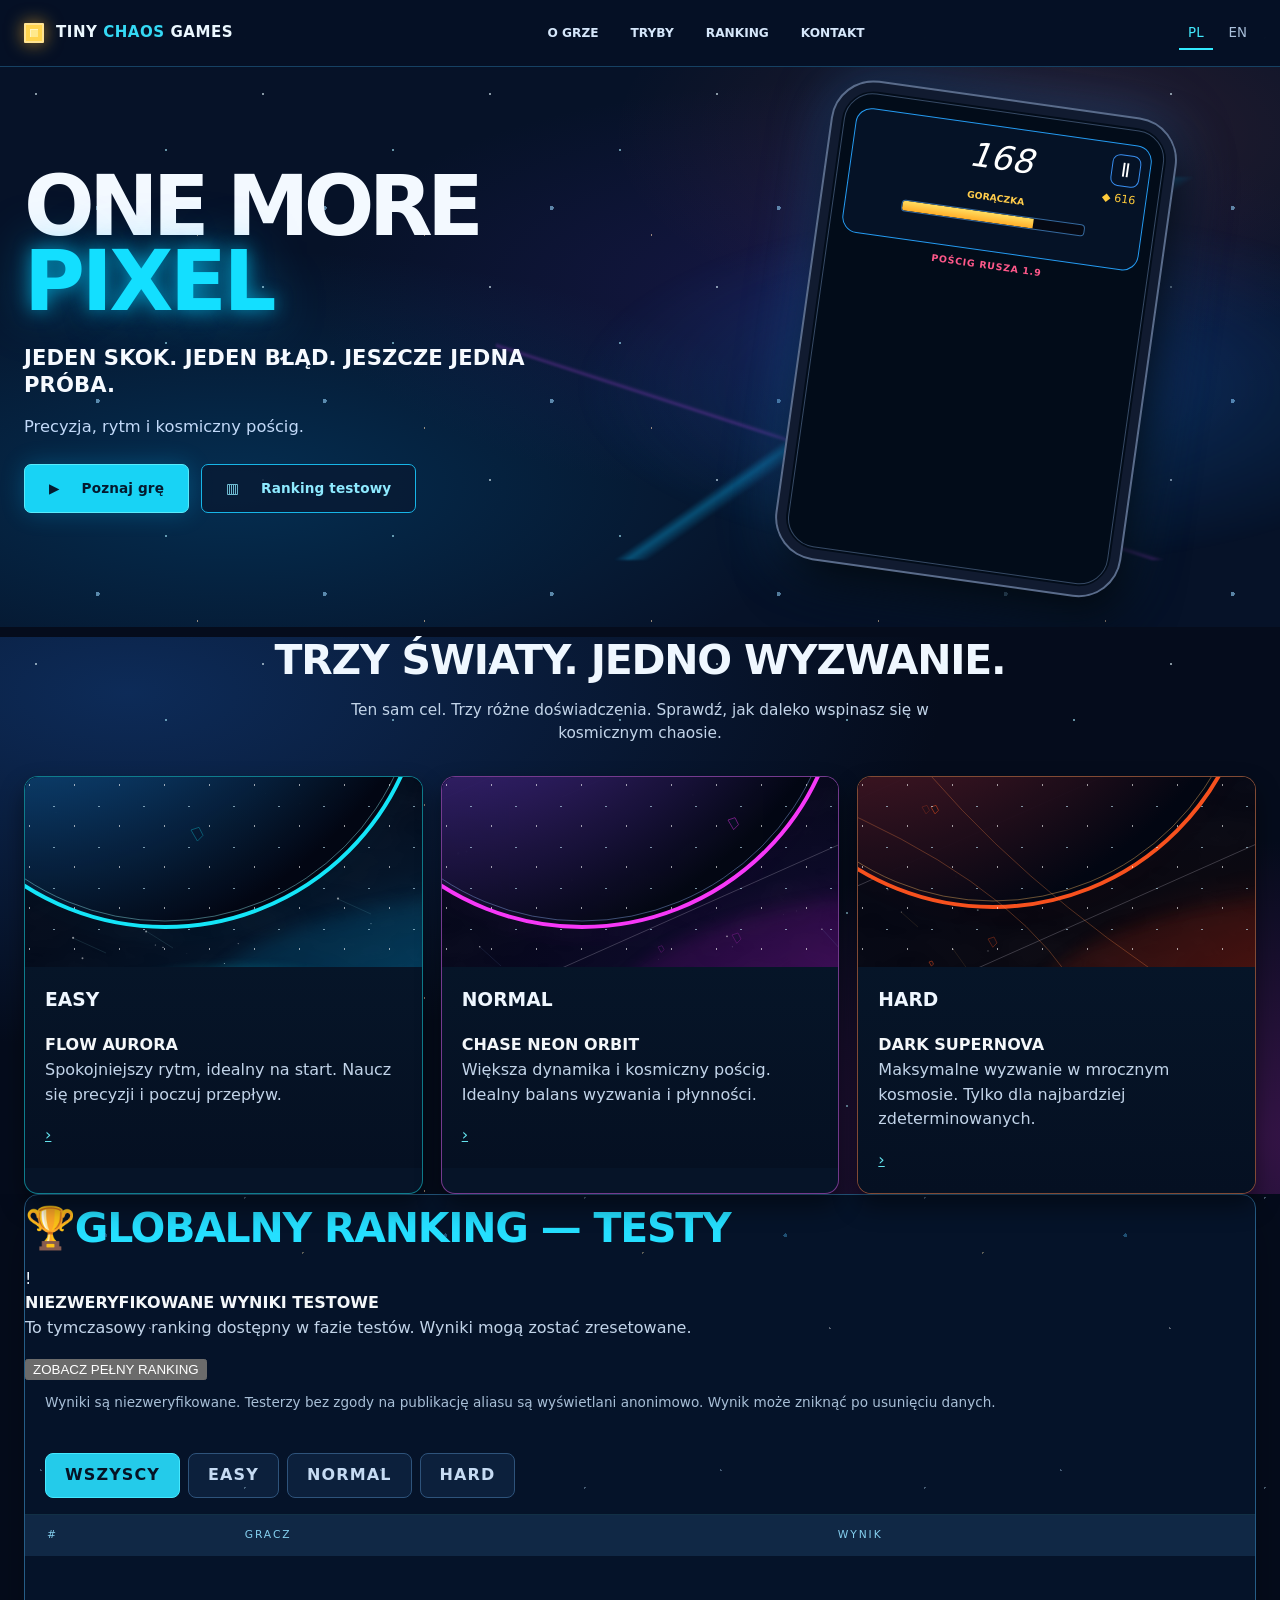
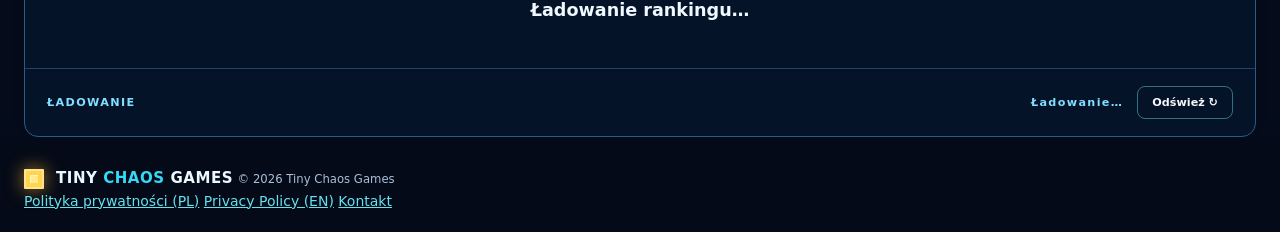
==== commit 24225b23: "Match homepage sections to the visual concept" ====
--- a/index.html
+++ b/index.html
@@ -1,34 +1,36 @@
 <!doctype html>
 <html lang="pl">
 <head>
-  <meta charset="utf-8">
-  <meta name="viewport" content="width=device-width,initial-scale=1">
-  <meta name="color-scheme" content="dark">
-  <meta name="theme-color" content="#070e20">
-  <meta name="description" content="ONE MORE PIXEL od Tiny Chaos Games — precyzyjne skoki, trzy kosmiczne tryby i ranking testowy. Poznaj grę na Androida.">
-  <meta property="og:title" content="Tiny Chaos Games — ONE MORE PIXEL">
-  <meta property="og:description" content="Jeden skok. Jeden błąd. Jeszcze jedna próba. Poznaj ONE MORE PIXEL.">
-  <meta property="og:type" content="website">
-  <meta property="og:locale" content="pl_PL">
-  <meta property="og:locale:alternate" content="en_US">
-  <title>Tiny Chaos Games — ONE MORE PIXEL</title>
-  <link rel="canonical" href="https://tinychaosgames.pl/">
-  <link rel="stylesheet" href="style.css">
-  <link rel="stylesheet" href="leaderboard.css">
-  <link rel="stylesheet" href="site-rework.css">
-  <script src="site.js" defer></script>
-  <script src="leaderboard.js" defer></script>
+<meta charset="utf-8">
+<meta name="viewport" content="width=device-width,initial-scale=1">
+<meta name="color-scheme" content="dark">
+<meta name="theme-color" content="#041025">
+<meta name="description" content="ONE MORE PIXEL — gra zręcznościowa Tiny Chaos Games. Trzy kosmiczne tryby, precyzyjne skoki i publiczny ranking testowy.">
+<meta property="og:type" content="website">
+<meta property="og:title" content="Tiny Chaos Games — ONE MORE PIXEL">
+<meta property="og:description" content="Jeden skok. Jeden błąd. Jeszcze jedna próba.">
+<meta property="og:locale" content="pl_PL">
+<meta property="og:locale:alternate" content="en_US">
+<title>Tiny Chaos Games — ONE MORE PIXEL</title>
+<link rel="canonical" href="https://tinychaosgames.pl/">
+<link rel="stylesheet" href="style.css">
+<link rel="stylesheet" href="leaderboard.css">
+<link rel="stylesheet" href="site-rework.css">
+<script src="site.js" defer></script>
+<script src="leaderboard.js" defer></script>
 </head>
 <body class="home-page">
 <a class="skip-link" href="#main" data-i18n="skip">Przejdź do treści</a>
 <header class="site-header">
   <div class="shell header-inner">
-    <a class="brand" href="./" aria-label="Tiny Chaos Games — strona główna"><span class="brand-mark" aria-hidden="true"></span><span>TINY <em>CHAOS</em> GAMES</span></a>
-    <nav class="site-nav" aria-label="Menu">
-      <a href="#game" data-i18n="navGame">O grze</a>
-      <a href="#worlds" data-i18n="navModes">Tryby</a>
-      <a href="#leaderboard" data-i18n="navBoard">Ranking</a>
-      <a href="#studio" data-i18n="navContact">Kontakt</a>
+    <a href="./" class="brand" aria-label="Tiny Chaos Games">
+      <span class="brand-mark" aria-hidden="true"></span><span>TINY <em>CHAOS</em> GAMES</span>
+    </a>
+    <nav class="site-nav" aria-label="Menu główne">
+      <a href="#game" data-i18n="navGame">O GRZE</a>
+      <a href="#worlds" data-i18n="navModes">TRYBY</a>
+      <a href="#leaderboard" data-i18n="navBoard">RANKING</a>
+      <a href="#contact" data-i18n="navContact">KONTAKT</a>
     </nav>
     <div class="language-switch" role="group" aria-label="Language / Język">
       <button type="button" data-language="pl" aria-pressed="true">PL</button>
@@ -37,101 +39,85 @@
   </div>
 </header>
 <main id="main">
-  <section class="hero" aria-labelledby="hero-title">
+  <section class="hero" id="game" aria-labelledby="hero-title">
     <div class="shell hero-layout">
       <div class="hero-copy">
-        <p class="eyebrow" data-i18n="heroOverline">TINY CHAOS GAMES PREZENTUJE</p>
         <h1 id="hero-title"><span>ONE MORE</span><strong>PIXEL</strong></h1>
         <p class="hero-tagline" data-i18n="heroTag">JEDEN SKOK. JEDEN BŁĄD. JESZCZE JEDNA PRÓBA.</p>
-        <p class="hero-description" data-i18n="heroDesc">Precyzja, rytm i kosmiczny pościg. Niewielki piksel, wielkie wyzwanie.</p>
+        <p class="hero-description" data-i18n="heroDescShort">Precyzja, rytm i kosmiczny pościg.</p>
         <div class="hero-actions">
-          <a class="btn btn-primary" href="#game" data-i18n="discover">Poznaj grę</a>
-          <a class="btn btn-ghost" href="#leaderboard" data-i18n="testRanking">Ranking testowy</a>
+          <a class="btn btn-primary" href="#worlds"><span class="btn-symbol" aria-hidden="true">▶</span><span data-i18n="discover">Poznaj grę</span></a>
+          <a class="btn btn-ghost" href="#leaderboard"><span class="btn-symbol" aria-hidden="true">▥</span><span data-i18n="testRanking">Ranking testowy</span></a>
         </div>
-        <p class="availability" data-i18n="playStatus">ONE MORE PIXEL jest obecnie w testach Google Play.</p>
       </div>
-      <div class="hero-scene" role="img" aria-label="Kosmiczne tło z planetami i podglądem rozgrywki ONE MORE PIXEL">
-        <div class="scene-planet scene-planet-left" aria-hidden="true"></div>
-        <div class="scene-planet scene-planet-right" aria-hidden="true"></div>
-        <div class="phone-shell" aria-hidden="true">
-          <div class="phone-game">
-            <div class="game-ring game-ring-a"></div><div class="game-ring game-ring-b"></div>
-            <div class="game-trail"></div>
-            <div class="phone-hud"><span class="phone-score">168</span><span class="phone-pause">Ⅱ</span><span class="phone-fever">GORĄCZKA</span><span class="phone-fever-bar"><i></i></span><span class="phone-shards">◆ 616</span></div>
-            <span class="phone-warning">POŚCIG RUSZA</span>
-            <div class="phone-platform phone-platform-a"></div><div class="phone-platform phone-platform-b"></div><div class="phone-player"></div><div class="phone-pickup">◆</div>
-            <div class="phone-bottom"></div>
+      <div class="hero-scene" aria-hidden="true">
+        <div class="phone-shell"><div class="phone-screen">
+          <div class="phone-space"></div>
+          <div class="phone-hud"><span class="phone-score">168</span><span class="phone-pause">Ⅱ</span><span class="phone-fever">GORĄCZKA</span><div class="phone-fever-bar"><i></i></div><span class="phone-shards">◆ 616</span></div>
+          <span class="phone-warning">POŚCIG RUSZA 1.9</span>
+        </div></div>
+      </div>
+    </div>
+  </section>
+  <section class="worlds-section" id="worlds" aria-labelledby="worlds-title">
+    <div class="shell">
+      <div class="section-head center-head">
+        <h2 id="worlds-title" data-i18n="worldsTitle">TRZY ŚWIATY. JEDNO WYZWANIE.</h2>
+        <p class="section-intro" data-i18n="worldsIntroConcept">Ten sam cel. Trzy różne doświadczenia. Sprawdź, jak daleko wspinasz się w kosmicznym chaosie.</p>
+      </div>
+      <div class="world-grid">
+        <article class="world-card world-easy">
+          <div class="world-art"><img src="assets/web/flow-aurora.svg" alt="" width="1000" height="470" loading="eager"></div>
+          <div class="world-copy"><div class="world-text"><h3>EASY</h3><strong>FLOW AURORA</strong><p data-i18n="easyConcept">Spokojniejszy rytm, idealny na start. Naucz się precyzji i poczuj przepływ.</p></div>
+          <a href="#leaderboard" class="world-arrow" data-mode-link="easy" aria-label="EASY — ranking"><span aria-hidden="true">›</span></a></div>
+        </article>
+        <article class="world-card world-normal">
+          <div class="world-art"><img src="assets/web/chase-neon-orbit.svg" alt="" width="1000" height="470" loading="eager"></div>
+          <div class="world-copy"><div class="world-text"><h3>NORMAL</h3><strong>CHASE NEON ORBIT</strong><p data-i18n="normalConcept">Większa dynamika i kosmiczny pościg. Idealny balans wyzwania i płynności.</p></div>
+          <a href="#leaderboard" class="world-arrow" data-mode-link="normal" aria-label="NORMAL — ranking"><span aria-hidden="true">›</span></a></div>
+        </article>
+        <article class="world-card world-hard">
+          <div class="world-art"><img src="assets/web/dark-supernova.svg" alt="" width="1000" height="470" loading="eager"></div>
+          <div class="world-copy"><div class="world-text"><h3>HARD</h3><strong>DARK SUPERNOVA</strong><p data-i18n="hardConcept">Maksymalne wyzwanie w mrocznym kosmosie. Tylko dla najbardziej zdeterminowanych.</p></div>
+          <a href="#leaderboard" class="world-arrow" data-mode-link="hard" aria-label="HARD — ranking"><span aria-hidden="true">›</span></a></div>
+        </article>
+      </div>
+    </div>
+  </section>
+  <section class="leaderboard-section" id="leaderboard" aria-labelledby="leaderboard-title">
+    <div class="shell">
+      <div class="ranking-preview">
+        <div class="ranking-about">
+          <h2 id="leaderboard-title"><span class="trophy-icon" aria-hidden="true">🏆</span><span data-i18n="boardTitle">GLOBALNY RANKING — TESTY</span></h2>
+          <div class="ranking-notice"><span class="notice-icon" aria-hidden="true">!</span><div>
+            <strong data-i18n="rankAlertTitle">NIEZWERYFIKOWANE WYNIKI TESTOWE</strong>
+            <p data-i18n="rankAlertDesc">To tymczasowy ranking dostępny w fazie testów. Wyniki mogą zostać zresetowane.</p>
+            <button class="rank-expand" id="ranking-expand" type="button" aria-expanded="false" data-i18n="fullRanking">ZOBACZ PEŁNY RANKING</button>
+          </div></div>
+          <p class="ranking-test-note" data-i18n="boardNote">Wyniki są niezweryfikowane. Testerzy bez zgody na publikację aliasu są wyświetlani anonimowo. Wynik może zniknąć po usunięciu danych.</p>
+        </div>
+        <div class="ranking-data">
+          <div class="ranking-difficulties" role="tablist" aria-label="Poziom trudności rankingu">
+            <button type="button" role="tab" aria-selected="true" tabindex="0" data-ranking-difficulty="all" data-i18n="allPlayers">WSZYSCY</button>
+            <button type="button" role="tab" aria-selected="false" tabindex="-1" data-ranking-difficulty="easy">EASY</button>
+            <button type="button" role="tab" aria-selected="false" tabindex="-1" data-ranking-difficulty="normal">NORMAL</button>
+            <button type="button" role="tab" aria-selected="false" tabindex="-1" data-ranking-difficulty="hard">HARD</button>
           </div>
+          <div class="ranking-columns"><span data-i18n="rankColShort">#</span><span data-i18n="playerCol">GRACZ</span><span data-i18n="scoreCol">WYNIK</span></div>
+          <div id="ranking-entries" aria-live="polite" aria-relevant="additions text"><div class="ranking-placeholder"><h3 data-i18n="loadingBoard">Ładowanie rankingu…</h3></div></div>
+          <div class="ranking-foot"><span id="ranking-status" role="status">ŁADOWANIE</span><span class="ranking-live-controls"><span id="ranking-updated">Ładowanie…</span><button class="ranking-refresh" id="ranking-refresh" type="button" data-i18n="refresh">Odśwież ↻</button></span></div>
         </div>
       </div>
     </div>
   </section>
-
-  <section class="section game-section" id="game" aria-labelledby="game-title">
-    <div class="shell game-intro">
-      <p class="eyebrow" data-i18n="gameEyebrow">01 / GRA</p>
-      <h2 id="game-title" data-i18n="gameTitle">Mały piksel. Duża precyzja.</h2>
-      <p class="section-intro" data-i18n="gameDesc">Przytrzymaj, by naładować skok. Puść, żeby wylądować na kolejnej platformie. Szukaj idealnego rytmu i pobij swój rekord.</p>
-      <div class="game-features">
-        <div><span aria-hidden="true">◇</span><b data-i18n="feature1">Precyzyjne lądowania</b></div>
-        <div><span aria-hidden="true">✦</span><b data-i18n="feature2">Gorączka i serie</b></div>
-        <div><span aria-hidden="true">◆</span><b data-i18n="feature3">Odłamki i kosmetyka</b></div>
-        <div><span aria-hidden="true">↗</span><b data-i18n="feature4">Jeszcze jedna próba</b></div>
-      </div>
-    </div>
-  </section>
-
-  <section class="section worlds-section" id="worlds" aria-labelledby="worlds-title">
-    <div class="shell">
-      <div class="section-head center-head">
-        <p class="eyebrow" data-i18n="worldsEyebrow">02 / TRYBY GRY</p>
-        <h2 id="worlds-title" data-i18n="worldsTitle">TRZY ŚWIATY. JEDNO WYZWANIE.</h2>
-        <p class="section-intro" data-i18n="worldsIntro">Ten sam cel. Trzy różne atmosfery. Wybierz swój kosmiczny rytm.</p>
-      </div>
-      <div class="world-grid">
-        <article class="world-card world-easy">
-          <div class="world-art" aria-hidden="true"><div class="world-orb"></div><div class="world-rays"></div><div class="world-ledge"></div><div class="world-block"></div></div>
-          <div class="world-copy"><p class="world-title">EASY</p><p class="world-subtitle">FLOW AURORA</p><p data-i18n="easyDesc">Spokojniejszy rytm i turkusowe zorze. Dobry tryb na początek.</p></div>
-        </article>
-        <article class="world-card world-normal">
-          <div class="world-art" aria-hidden="true"><div class="world-orb"></div><div class="world-rays"></div><div class="world-ledge"></div><div class="world-block"></div></div>
-          <div class="world-copy"><p class="world-title">NORMAL</p><p class="world-subtitle">CHASE NEON ORBIT</p><p data-i18n="normalDesc">Więcej dynamiki, magentowe smugi i rosnąca presja pościgu.</p></div>
-        </article>
-        <article class="world-card world-hard">
-          <div class="world-art" aria-hidden="true"><div class="world-orb"></div><div class="world-rays"></div><div class="world-ledge"></div><div class="world-block"></div></div>
-          <div class="world-copy"><p class="world-title">HARD</p><p class="world-subtitle">DARK SUPERNOVA</p><p data-i18n="hardDesc">Mroczny kosmos i ognista energia. Dla tych, którzy lubią wyzwania.</p></div>
-        </article>
-      </div>
-    </div>
-  </section>
-
-  <section class="section section-dark" id="leaderboard" aria-labelledby="leaderboard-title">
-    <div class="shell">
-      <div class="section-head ranking-heading"><div><p class="eyebrow" data-i18n="boardEyebrow">03 / TESTY ONLINE</p><h2 id="leaderboard-title" data-i18n="boardTitle">GLOBALNY RANKING — TESTY</h2><p class="section-intro" data-i18n="boardIntro">Wyniki z testowej wersji ONE MORE PIXEL. Ranking jest niezweryfikowany i nie jest rankingiem oficjalnym.</p></div></div>
-      <div class="ranking-preview">
-        <div class="ranking-top"><span data-i18n="boardHeader">PUBLICZNY RANKING TESTOWY</span><span class="preview-pill" id="ranking-status" role="status">ŁADOWANIE</span></div>
-        <div class="ranking-difficulties" role="tablist" aria-label="Poziom trudności rankingu">
-          <button type="button" role="tab" aria-selected="true" tabindex="0" data-ranking-difficulty="easy">EASY</button>
-          <button type="button" role="tab" aria-selected="false" tabindex="-1" data-ranking-difficulty="normal">NORMAL</button>
-          <button type="button" role="tab" aria-selected="false" tabindex="-1" data-ranking-difficulty="hard">HARD</button>
-        </div>
-        <div class="ranking-columns"><span data-i18n="rankCol">MIEJSCE</span><span data-i18n="playerCol">GRACZ</span><span data-i18n="scoreCol">WYNIK</span></div>
-        <div id="ranking-entries" aria-live="polite" aria-relevant="additions text"><div class="ranking-placeholder"><h3 data-i18n="loadingBoard">Ładowanie rankingu…</h3></div></div>
-        <p class="ranking-test-note" data-i18n="boardNote">Wyniki są niezweryfikowane. Testerzy bez zgody na publikację aliasu są wyświetlani anonimowo. Wynik może zniknąć po usunięciu danych.</p>
-        <div class="ranking-foot"><span class="ranking-live-controls"><span id="ranking-updated">Ładowanie…</span><button class="ranking-refresh" id="ranking-refresh" type="button" data-i18n="refresh">Odśwież ↻</button></span><span data-i18n="unverified">TYLKO WYNIKI TESTOWE</span></div>
-      </div>
-    </div>
-  </section>
-
-  <section class="section challenge-section" id="challenges" aria-labelledby="challenge-title"><div class="shell challenge-layout">
-    <div><p class="eyebrow" data-i18n="challengeEyebrow">04 / WYZWANIA</p><h2 id="challenge-title">BEAT MY <span>PIXEL</span></h2><p class="section-intro" data-i18n="challengeDesc">Wyślij znajomemu kod wyzwania. Ta sama trasa, te same zasady i tylko trzy próby na pobicie wyniku.</p><p class="muted-note" data-i18n="challengeNote">Funkcja testowana wewnątrz gry. Wyzwania nie są uruchamiane z tej strony.</p></div>
-    <div class="challenge-card" aria-hidden="true"><span class="challenge-pixel"></span><span class="versus">VS</span><span class="challenge-pixel alternate"></span><div class="challenge-lines"></div></div>
-  </div></section>
-
-  <section class="section studio-section" id="studio" aria-labelledby="studio-title"><div class="shell studio-layout">
-    <div><p class="eyebrow" data-i18n="studioEyebrow">05 / O NAS</p><h2 id="studio-title">TINY <span>CHAOS</span> GAMES</h2><p data-i18n="studioDesc">Małe niezależne studio, które lubi proste pomysły i dopracowaną rozgrywkę. ONE MORE PIXEL to nasz obecny projekt.</p><a class="btn btn-ghost" href="mailto:games.tinychaos@gmail.com" data-i18n="contact">Napisz do nas</a></div>
-    <div class="studio-emblem" aria-hidden="true"><div class="emblem-halo"></div><div class="emblem-pixel"></div></div>
-  </div></section>
 </main>
-<footer class="site-footer"><div class="shell footer-upper"><a class="brand" href="./"><span class="brand-mark" aria-hidden="true"></span><span>TINY <em>CHAOS</em> GAMES</span></a><p data-i18n="footerTag">Małe gry. Duże wyzwania.</p></div><div class="shell footer-lower"><span>© 2026 Tiny Chaos Games</span><div><a href="privacy/one-more-pixel/" data-i18n="privacyEn">Privacy Policy (EN)</a><a href="privacy/one-more-pixel/pl/" data-i18n="privacyPl">Polityka prywatności (PL)</a><a href="mailto:games.tinychaos@gmail.com" data-i18n="contactShort">Kontakt</a></div></div></footer>
-</body></html>
+<footer class="site-footer" id="contact"><div class="shell footer-inner">
+  <a href="./" class="brand"><span class="brand-mark" aria-hidden="true"></span><span>TINY <em>CHAOS</em> GAMES</span></a>
+  <small>© 2026 Tiny Chaos Games</small>
+  <nav aria-label="Footer">
+    <a href="privacy/one-more-pixel/pl/" data-i18n="privacyPl">Polityka prywatności (PL)</a>
+    <a href="privacy/one-more-pixel/" data-i18n="privacyEn">Privacy Policy (EN)</a>
+    <a href="mailto:games.tinychaos@gmail.com" data-i18n="contactShort">Kontakt</a>
+  </nav>
+</div></footer>
+</body></html>
--- a/site-rework.css
+++ b/site-rework.css
@@ -0,0 +1,108 @@
+/* Cosmic homepage refresh. Scoped to .home-page so privacy pages stay unchanged. */
+.home-page{--bg:#050c1c;--cyan:#25dfff;--gold:#ffd454;--muted:#a9bfd8;background:#050c1c;color:#eff7ff;font-family:system-ui,-apple-system,Segoe UI,Roboto,Arial,sans-serif;line-height:1.55}
+.home-page main{width:100%;margin:0}.home-page p{color:#c2d4e9}.home-page .shell{width:min(1240px,calc(100% - 48px));margin-inline:auto}
+.home-page .site-header{position:sticky;top:0;z-index:10;background:#061226ed;border-bottom:1px solid #164163;backdrop-filter:blur(16px)}
+.home-page .header-inner{min-height:66px;gap:24px}.home-page .brand{font-weight:850;letter-spacing:.035em;font-size:.94rem}.home-page .brand em{color:#35d9f5}
+.home-page .brand-mark{width:20px;height:20px;transform:none;border:2px solid #ffe392;background:#ffd44e;box-shadow:0 0 18px #ffb830aa;border-radius:1px}
+.home-page .brand-mark::after{content:"";width:8px;height:8px;background:#ffe98c;box-shadow:inset 1px 1px #fff5be}.home-page .site-nav{gap:32px}
+.home-page .site-nav a{font-size:.76rem;text-transform:uppercase;color:#d6e7fb;font-weight:650}.home-page .site-nav a:hover{color:#50e8f5}
+.language-switch{display:flex;align-items:center;gap:7px;white-space:nowrap}.language-switch button{background:none;border:0;border-bottom:2px solid transparent;padding:8px 9px;color:#aac0db;font:700 .78rem inherit;font-family:inherit;cursor:pointer}
+.language-switch button[aria-pressed="true"]{color:#42eaff;border-bottom-color:#32eaff}.language-switch button:hover{color:#fff}
+.home-page a:focus-visible,.home-page button:focus-visible{outline:3px solid #ffd454;outline-offset:4px}
+.home-page .hero{display:block;overflow:hidden;position:relative;isolation:isolate;min-height:560px;padding:0;text-align:left;background:
+ radial-gradient(ellipse at 83% 12%,#ff645b22,transparent 30%),
+ radial-gradient(ellipse at 18% 75%,#007cc343,transparent 40%),
+ radial-gradient(ellipse at 65% 40%,#35207a59,transparent 44%),
+ #061228}
+.home-page .hero::before,.home-page .worlds-section::before{content:"";position:absolute;inset:0;pointer-events:none;background-image:
+ radial-gradient(1px 1px at 16% 14%,#e4f9ff 99%,transparent),
+ radial-gradient(1px 1px at 73% 43%,#a9eeff 99%,transparent),
+ radial-gradient(2px 2px at 43% 73%,#98d7ff 99%,transparent),
+ radial-gradient(1px 1px at 87% 87%,#ffdaae 99%,transparent);background-size:227px 193px;opacity:.58}
+.home-page .hero-layout{min-height:555px;display:grid;grid-template-columns:1fr 1.06fr;align-items:center;gap:22px;position:relative}
+.home-page .hero-copy{z-index:2;padding:70px 0 76px}.home-page .hero .eyebrow{margin-bottom:19px;color:#70caed}
+.home-page .hero h1{font-size:clamp(3.5rem,6.5vw,6.8rem);font-family:system-ui,Arial,sans-serif;letter-spacing:-.07em;line-height:.9;margin:0 0 24px;font-weight:900;text-shadow:none}
+.home-page .hero h1 span{display:block;color:#f3f9ff}.home-page .hero h1 strong{display:block;color:#13dfff;text-shadow:0 0 18px #00cfff9c,0 0 50px #00bafa8c;letter-spacing:-.04em}
+.home-page .hero-tagline{font-size:clamp(.95rem,1.65vw,1.33rem);color:#f6faff!important;letter-spacing:.005em;font-weight:780;line-height:1.3}
+.home-page .hero-description{font-size:1.02rem;color:#c2d9f8;max-width:445px;margin:15px 0 25px}.home-page .hero-actions{gap:12px}
+.home-page .btn{font-size:.85rem;border-radius:7px;padding:13px 24px;min-height:48px;transition:transform .2s ease,background-color .2s ease,box-shadow .2s ease}
+.home-page .btn-primary{background:#18d3f5;color:#041a2f;border:1px solid #59eafb;box-shadow:0 0 23px #00bdff3f}
+.home-page .btn-primary:hover{background:#73ecff;box-shadow:0 0 28px #15ddff6a}
+.home-page .btn-ghost{background:#081a34d9;color:#8eeaff;border:1px solid #17b5e7}.home-page .btn-ghost:hover{background:#123353}
+.home-page .availability{margin:17px 0 0!important;color:#a4bbd7;font-size:.79rem}
+.hero-scene{height:525px;width:100%;position:relative;overflow:visible;isolation:isolate}
+.hero-scene::before{content:"";position:absolute;inset:18% -17% 9% -22%;background:
+ linear-gradient(145deg,transparent 47%,#0bbdfc56 48%,transparent 49.5%),
+ linear-gradient(18deg,transparent 32%,#d147ff4a 32.2%,transparent 32.8%),
+ radial-gradient(ellipse at 60% 55%,#1e88ff45,transparent 60%);filter:blur(1px);z-index:-1}
+.scene-planet{position:absolute;border-radius:50%;box-shadow:inset -40px -40px 70px #050d1f,0 0 35px #3aa4ff30}
+.scene-planet-left{width:335px;height:335px;left:-105px;top:-105px;background:radial-gradient(circle at 33% 20%,#2769b1,#101b46 65%,#05091b 100%);border:2px solid #3d9aea;box-shadow:0 0 32px #309fff77,inset -40px -48px 60px #050b23}
+.scene-planet-right{width:315px;height:315px;right:-185px;top:35px;background:radial-gradient(circle at 20% 20%,#6b314c,#280f2a 60%,#070d1a);border:2px solid #fc8055;box-shadow:0 0 29px #f53a6d7d,inset -45px -30px 65px #060a1a}
+.phone-shell{position:absolute;left:50%;top:48%;width:clamp(270px,27vw,345px);height:480px;transform:translate(-41%,-49%) rotate(8deg);border:9px solid #111b30;border-radius:41px;background:#020c19;box-shadow:0 0 0 2px #5a6c8b,12px 22px 50px #000d,0 0 60px #2495fd5c;overflow:hidden}
+.phone-shell::after{content:"";position:absolute;inset:2px;border:1px solid #6480a788;border-radius:29px;pointer-events:none}
+.phone-game{height:100%;position:relative;overflow:hidden;border-radius:29px;background:
+ radial-gradient(ellipse at 84% 47%,#571b5a84,transparent 40%),
+ radial-gradient(ellipse at 12% 10%,#9522397a,transparent 34%),
+ radial-gradient(circle at 18% 70%,#182e74,transparent 55%),
+ #030b20}
+.phone-game::before{content:"";position:absolute;inset:0;background-image:radial-gradient(1px 1px at 30% 43%,#dff9ff 99%,transparent),radial-gradient(1px 1px at 77% 18%,#f9d0ff 99%,transparent);background-size:65px 91px;opacity:.7}
+.game-ring{position:absolute;border:2px solid #fe6b74;border-radius:50%;box-shadow:0 0 16px #fd5d71aa,inset -14px -10px 35px #000;opacity:.9}
+.game-ring-a{width:250px;height:250px;top:85px;left:-159px;background:radial-gradient(circle at 30% 30%,#7f3656,#120f33 62%,#030914)}
+.game-ring-b{width:285px;height:285px;top:265px;right:-174px;background:radial-gradient(circle at 25% 25%,#7140b0,#0a193b 70%,#030914);border-color:#9c60f9}
+.game-trail{position:absolute;inset:45% -20% 5% -20%;transform:rotate(-26deg);background:repeating-linear-gradient(90deg,transparent 0 53px,#ff477622 54px,#ff477688 55px,transparent 57px,transparent 117px)}
+.phone-hud{position:absolute;top:17px;left:14px;right:14px;height:126px;border:1px solid #249af0;border-radius:16px;background:#061328d9;z-index:2}
+.phone-score{position:absolute;top:5px;left:50%;transform:translateX(-50%);font-size:2.1rem;font-style:italic;color:#fff}
+.phone-pause{position:absolute;top:10px;right:9px;border:1px solid #388ef0;border-radius:8px;color:#fff;padding:0 9px;font-size:1.2rem}
+.phone-fever{position:absolute;top:64px;left:50%;transform:translateX(-50%);color:#ffcc4b;font-size:.58rem;font-weight:800}
+.phone-fever-bar{position:absolute;left:19%;right:19%;top:85px;height:12px;border:1px solid #35699e;border-radius:4px;background:#050914;overflow:hidden}
+.phone-fever-bar i{display:block;width:72%;height:100%;background:linear-gradient(#ffde62,#ffad28)}
+.phone-shards{position:absolute;top:46px;right:10px;color:#ffcb3b;font-size:.7rem}
+.phone-warning{position:absolute;top:150px;left:50%;transform:translateX(-50%);white-space:nowrap;color:#fe588a;font-size:.59rem;letter-spacing:.08em;font-weight:800}
+.phone-platform{position:absolute;width:125px;height:15px;border:1px solid #58dcff;border-top:4px solid #3eebff;background:#0b2848;box-shadow:0 0 12px #26aefb,0 5px 0 #071526;z-index:2}
+.phone-platform-a{top:275px;left:4px}.phone-platform-b{top:323px;right:-6px}
+.phone-platform::after{content:"";display:block;width:26px;height:5px;background:#ffc64d;position:absolute;top:-6px;left:55%}
+.phone-player{position:absolute;top:238px;left:65px;width:38px;height:38px;border:6px solid #ffdf7b;background:#ffbb2e;box-shadow:0 0 24px #ffcc36;z-index:4}
+.phone-pickup{position:absolute;top:246px;left:195px;font-size:1.45rem;color:#ffd247;text-shadow:0 0 18px #ffcd43;z-index:2}
+.phone-bottom{position:absolute;left:15px;right:15px;bottom:18px;height:39px;border:1px solid #3e8be1;border-radius:10px;background:#061323c9}
+.home-page .section{padding:68px 0}.home-page .section-head{display:block;margin-bottom:30px}.home-page .eyebrow{color:#4cd9ff;font-weight:800;letter-spacing:.15em}
+.home-page h2{font-size:clamp(1.7rem,3.2vw,2.65rem);font-weight:850;letter-spacing:-.03em;line-height:1.14}
+.home-page .game-section{background:#061329;border-block:1px solid #123454}.game-intro{text-align:center;max-width:1000px}.game-intro .section-intro{max-width:760px;margin:0 auto 25px}
+.game-features{display:grid;grid-template-columns:repeat(4,1fr);gap:12px;margin-top:20px}
+.game-features>div{background:#0c203d;border:1px solid #1c4f77;border-radius:9px;padding:15px 12px;display:flex;align-items:center;gap:12px;text-align:left}
+.game-features span{font-size:1.4rem;color:#ffc94a}.game-features b{font-size:.84rem;color:#e4f5ff}
+.home-page .worlds-section{position:relative;isolation:isolate;background:radial-gradient(ellipse at 10% 10%,#0d2b58 0,transparent 50%),radial-gradient(ellipse at 96% 90%,#361448 0,transparent 42%),#050c1c}
+.center-head{text-align:center}.center-head .section-intro{margin:0 auto}.world-grid{display:grid;grid-template-columns:repeat(3,minmax(0,1fr));gap:18px}
+.world-card{--accent:#20e3f1;--planet:#075073;--planet-rim:#28d9ff;border:1px solid color-mix(in srgb,var(--accent),transparent 50%);border-radius:14px;background:#061428;overflow:hidden;position:relative;box-shadow:0 12px 25px #0007}
+.world-easy{--accent:#19e4ef;--planet:#095575;--planet-rim:#15eeff}
+.world-normal{--accent:#e160f3;--planet:#42216e;--planet-rim:#f35aff}
+.world-hard{--accent:#fb8040;--planet:#4c202c;--planet-rim:#ff6435}
+.world-art{height:190px;position:relative;overflow:hidden;background:
+ radial-gradient(ellipse at 80% 65%,color-mix(in srgb,var(--accent),transparent 70%),transparent 48%),
+ linear-gradient(125deg,#07182c 8%,color-mix(in srgb,var(--planet),#070b1a 63%) 58%,#050916)}
+.world-art::before{content:"";position:absolute;inset:0;background-image:radial-gradient(1px 1px at 10% 20%,#fff 99%,transparent),radial-gradient(1px 1px at 64% 72%,#c6eeff 99%,transparent);background-size:45px 41px;opacity:.6}
+.world-orb{position:absolute;width:185px;height:185px;right:-38px;top:-95px;border:3px solid var(--planet-rim);border-radius:50%;background:radial-gradient(circle at 30% 27%,var(--planet),#060e23 70%);box-shadow:0 0 30px color-mix(in srgb,var(--planet-rim),transparent 28%),inset -20px -18px 34px #020917}
+.world-normal .world-orb{right:-64px;top:-50px}.world-hard .world-orb{right:-40px;top:-78px}
+.world-rays{position:absolute;inset:-20% -20%;transform:rotate(-24deg);background:repeating-linear-gradient(180deg,transparent 0 50px,color-mix(in srgb,var(--accent),transparent 78%) 51px,transparent 54px,transparent 92px)}
+.world-easy .world-rays{transform:rotate(-6deg);opacity:.6;filter:blur(3px)}.world-hard .world-rays{opacity:.8}
+.world-ledge{position:absolute;width:70%;height:13px;left:8%;bottom:34px;border:1px solid var(--planet-rim);border-top:4px solid var(--planet-rim);background:#092139;box-shadow:0 0 12px color-mix(in srgb,var(--accent),transparent 35%);z-index:2}
+.world-ledge::after{content:"";position:absolute;width:34px;height:5px;background:#ffd454;top:-6px;left:41%}.world-block{position:absolute;left:36%;bottom:47px;width:22px;height:22px;background:#ffbb31;border:4px solid #ffdf8b;box-shadow:0 0 15px #ffb825;z-index:3}
+.world-copy{padding:18px 20px 20px;background:linear-gradient(#061528dd,#051022)}.world-title{font-size:1.7rem;color:#f4f8ff!important;font-weight:900;margin:0!important;line-height:1}.world-subtitle{font-size:.84rem;color:var(--accent)!important;letter-spacing:.055em;font-weight:800;margin:3px 0 10px!important}.world-copy>p:last-child{font-size:.85rem;color:#c1d2e9;margin:0;min-height:45px}
+.home-page .section-dark{background:linear-gradient(145deg,#07142e,#050d20);border-block:1px solid #193854}.ranking-heading h2{color:#f5f9ff!important}
+.home-page .ranking-preview{max-width:none;background:#06152dc9;border-color:#265d86;border-radius:14px;box-shadow:0 15px 55px #0004}
+.home-page .ranking-top,.home-page .ranking-foot{color:#81dfff}.home-page .ranking-top{border-bottom:1px solid #1b4168}
+.home-page .preview-pill{color:#ffcb56;border-color:#c38a31}.home-page .ranking-columns{background:#102845;color:#84cfee}
+.home-page .ranking-difficulties button{background:#0c203c;border-color:#2e537b;color:#c6dbf3}
+.home-page .ranking-difficulties button[aria-selected=true]{background:#24cbea;color:#061325;border-color:#45e8ff}
+.home-page .ranking-test-note{color:#a8bfd7}.home-page .ranking-foot{border-top:1px solid #204466}.home-page .ranking-entry-score{color:#3ce6fc}
+.home-page .challenge-section{background:radial-gradient(ellipse at 55% 60%,#28184b,transparent 60%),#070e22}
+.home-page .challenge-layout{grid-template-columns:1fr 1fr;gap:60px}.challenge-card{position:relative;height:235px;border:1px solid #6c43a4;border-radius:14px;background:radial-gradient(ellipse at 50% 50%,#421c72,#0a1735 70%);display:flex;align-items:center;justify-content:space-evenly;overflow:hidden}
+.challenge-pixel{height:63px;width:63px;background:#ffc632;border:8px solid #ffe88e;box-shadow:0 0 30px #ffc52c;z-index:2;transform:rotate(-8deg)}
+.challenge-pixel.alternate{background:#cb5ff8;border-color:#e0a4ff;box-shadow:0 0 30px #bd53ff;transform:rotate(8deg)}
+.challenge-card .versus{font-size:2.8rem;z-index:2;text-shadow:0 0 18px #61dffa}.challenge-lines{position:absolute;inset:0;background:linear-gradient(120deg,transparent 48%,#dc72ee22 49%,transparent 50%)}
+.home-page .muted-note{color:#a8bfda!important}.home-page .studio-section{background:radial-gradient(circle at 78% 55%,#14315a 0,transparent 37%),#050c1d}
+.home-page .studio-layout{grid-template-columns:1fr .6fr}.studio-emblem{min-height:260px}.emblem-halo{width:210px;height:210px}.emblem-pixel{width:80px;height:80px}
+.home-page .site-footer{background:#040a17}.home-page .footer-upper{border-color:#173354}
+@media (max-width:950px){.home-page .site-nav{gap:14px}.home-page .hero-layout{grid-template-columns:1fr 1fr}.hero-scene{height:440px}.phone-shell{height:430px;width:285px}.home-page .hero h1{font-size:clamp(3.5rem,7vw,5.3rem)}}
+@media (max-width:760px){.home-page .header-inner{min-height:60px;gap:8px;flex-wrap:wrap;padding:12px 0}.home-page .brand{font-size:.76rem}.home-page .site-nav{order:3;width:100%;justify-content:space-between;gap:8px;padding-top:7px}.home-page .site-nav a{font-size:.72rem}.language-switch{margin-left:auto}.home-page .hero-layout{display:block;min-height:auto}.home-page .hero-copy{padding:42px 0 12px}.home-page .hero h1{font-size:clamp(3.5rem,14vw,5rem)}.home-page .hero-tagline{font-size:1.03rem}.hero-scene{height:390px;width:100%}.phone-shell{top:50%;left:50%;transform:translate(-50%,-47%) rotate(5deg);width:263px;height:368px}.phone-game{border-radius:25px}.phone-hud{height:112px}.phone-warning{top:140px}.phone-platform-a{top:250px}.phone-platform-b{top:285px}.phone-player{top:213px}.phone-pickup{top:207px}.scene-planet-left{width:225px;height:225px;left:-60px;top:-20px}.scene-planet-right{width:230px;height:230px;right:-110px}.game-features{grid-template-columns:1fr 1fr}.world-grid{grid-template-columns:1fr;max-width:490px;margin-inline:auto}.world-art{height:190px}.world-copy>p:last-child{min-height:0}.home-page .challenge-layout{grid-template-columns:1fr;gap:24px}.home-page .section{padding:55px 0}.home-page .section-head{margin-bottom:25px}.home-page .studio-layout{grid-template-columns:1fr}.home-page .studio-emblem{min-height:180px}.home-page .site-nav a{white-space:nowrap}}
+@media (max-width:410px){.home-page .shell{width:calc(100% - 28px)}.home-page .brand{font-size:.7rem}.home-page .hero-actions{gap:10px}.home-page .btn{padding:12px 14px;font-size:.76rem}.game-features>div{padding:11px 8px}.game-features b{font-size:.73rem}.home-page .ranking-top,.home-page .ranking-foot{padding:13px 12px}.home-page .ranking-columns{padding-inline:12px}.ranking-heading h2{font-size:1.75rem}}
+@media (prefers-reduced-motion:reduce){.home-page *, .home-page *::before,.home-page *::after{scroll-behavior:auto!important;animation:none!important;transition:none!important}}
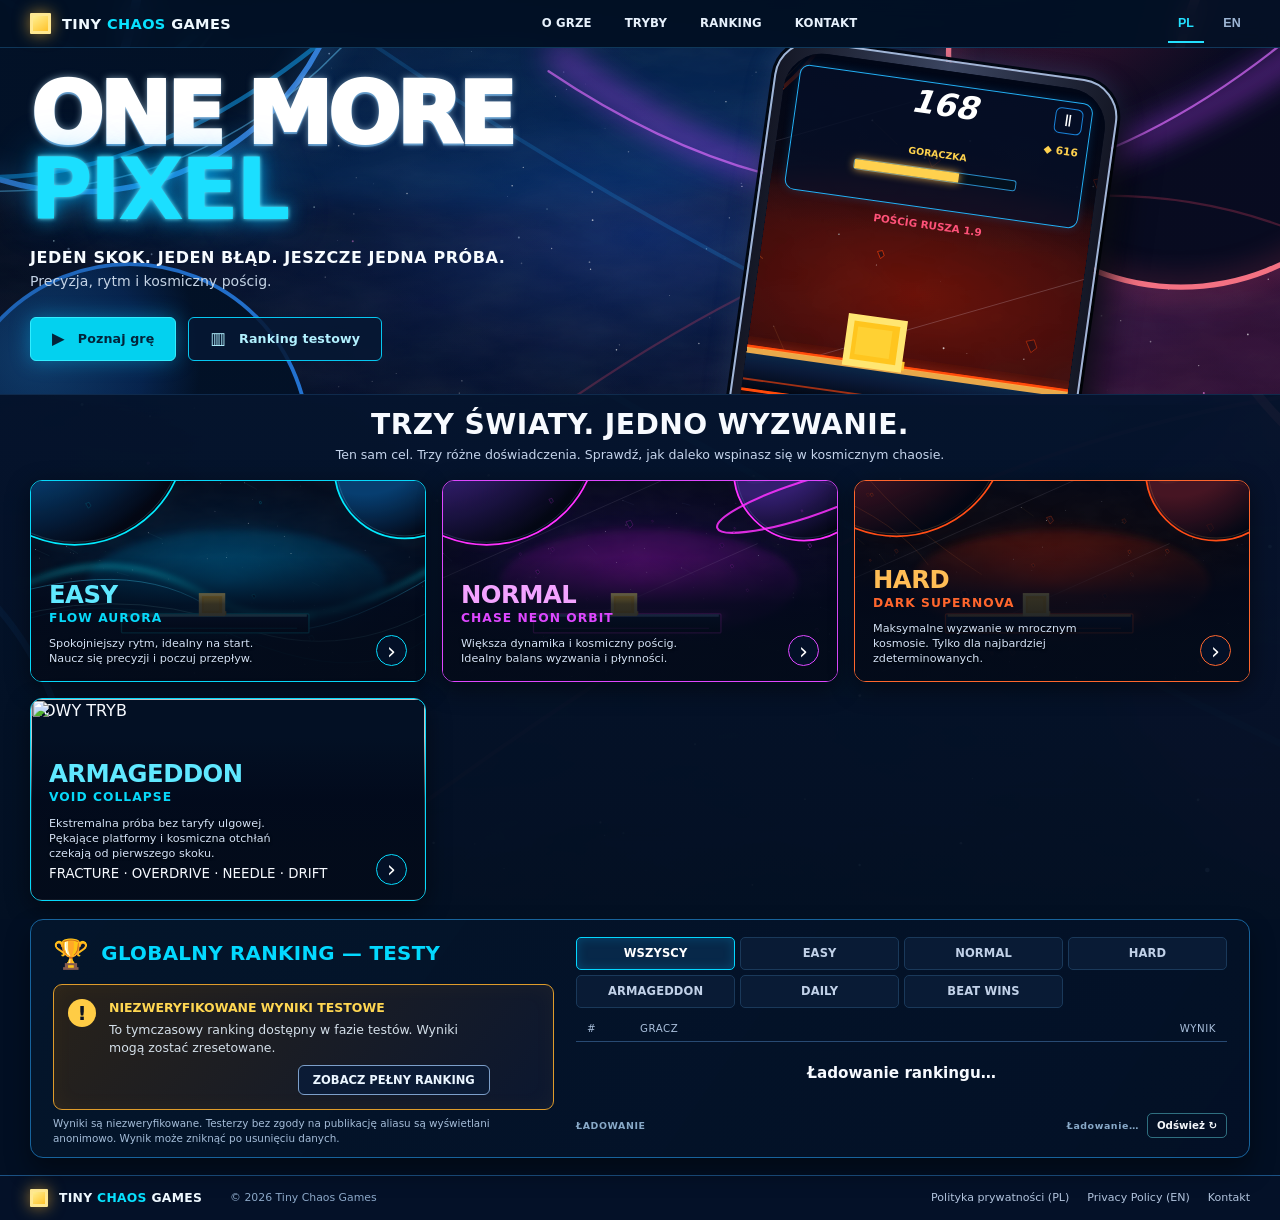
==== commit cc37c538: "Add ARMAGEDDON mode and new leaderboard tabs to homepage" ====
--- a/index.html
+++ b/index.html
@@ -5,7 +5,7 @@
 <meta name="viewport" content="width=device-width,initial-scale=1">
 <meta name="color-scheme" content="dark">
 <meta name="theme-color" content="#041025">
-<meta name="description" content="ONE MORE PIXEL — gra zręcznościowa Tiny Chaos Games. Trzy kosmiczne tryby, precyzyjne skoki i publiczny ranking testowy.">
+<meta name="description" content="ONE MORE PIXEL — gra zręcznościowa Tiny Chaos Games. Cztery kosmiczne tryby, w tym ARMAGEDDON: VOID COLLAPSE, precyzyjne skoki i rankingi testowe Daily oraz Beat My Pixel.">
 <meta property="og:type" content="website">
 <meta property="og:title" content="Tiny Chaos Games — ONE MORE PIXEL">
 <meta property="og:description" content="Jeden skok. Jeden błąd. Jeszcze jedna próba.">
@@ -14,10 +14,10 @@
 <title>Tiny Chaos Games — ONE MORE PIXEL</title>
 <link rel="canonical" href="https://tinychaosgames.pl/">
 <link rel="stylesheet" href="style.css">
-<link rel="stylesheet" href="leaderboard.css">
-<link rel="stylesheet" href="site-rework.css">
-<script src="site.js" defer></script>
-<script src="leaderboard.js" defer></script>
+<link rel="stylesheet" href="leaderboard.css?v=b039">
+<link rel="stylesheet" href="site-rework.css?v=b039">
+<script src="site.js?v=b039" defer></script>
+<script src="leaderboard.js?v=b039" defer></script>
 </head>
 <body class="home-page">
 <a class="skip-link" href="#main" data-i18n="skip">Przejdź do treści</a>
@@ -62,8 +62,8 @@
   <section class="worlds-section" id="worlds" aria-labelledby="worlds-title">
     <div class="shell">
       <div class="section-head center-head">
-        <h2 id="worlds-title" data-i18n="worldsTitle">TRZY ŚWIATY. JEDNO WYZWANIE.</h2>
-        <p class="section-intro" data-i18n="worldsIntroConcept">Ten sam cel. Trzy różne doświadczenia. Sprawdź, jak daleko wspinasz się w kosmicznym chaosie.</p>
+        <h2 id="worlds-title" data-i18n="worldsTitle">CZTERY ŚWIATY. JEDNO WYZWANIE.</h2>
+        <p class="section-intro" data-i18n="worldsIntroConcept">Ten sam cel. Cztery różne doświadczenia — od FLOW AURORA po ekstremalny ARMAGEDDON.</p>
       </div>
       <div class="world-grid">
         <article class="world-card world-easy">
@@ -80,6 +80,12 @@
           <div class="world-art"><img src="assets/web/dark-supernova.svg" alt="" width="1000" height="470" loading="eager"></div>
           <div class="world-copy"><div class="world-text"><h3>HARD</h3><strong>DARK SUPERNOVA</strong><p data-i18n="hardConcept">Maksymalne wyzwanie w mrocznym kosmosie. Tylko dla najbardziej zdeterminowanych.</p></div>
           <a href="#leaderboard" class="world-arrow" data-mode-link="hard" aria-label="HARD — ranking"><span aria-hidden="true">›</span></a></div>
+        </article>
+        <article class="world-card world-armageddon">
+          <div class="world-art"><img src="assets/web/void-collapse.svg" alt="" width="1000" height="470" loading="lazy"></div>
+          <span class="world-new" data-i18n="newMode">NOWY TRYB</span>
+          <div class="world-copy"><div class="world-text"><h3>ARMAGEDDON</h3><strong>VOID COLLAPSE</strong><p data-i18n="armageddonConcept">Ekstremalna próba bez taryfy ulgowej. Pękające platformy i kosmiczna otchłań czekają od pierwszego skoku.</p><small class="world-mechanics">FRACTURE · OVERDRIVE · NEEDLE · DRIFT</small></div>
+          <a href="#leaderboard" class="world-arrow" data-mode-link="armageddon" aria-label="ARMAGEDDON — ranking"><span aria-hidden="true">›</span></a></div>
         </article>
       </div>
     </div>
@@ -102,8 +108,15 @@
             <button type="button" role="tab" aria-selected="false" tabindex="-1" data-ranking-difficulty="easy">EASY</button>
             <button type="button" role="tab" aria-selected="false" tabindex="-1" data-ranking-difficulty="normal">NORMAL</button>
             <button type="button" role="tab" aria-selected="false" tabindex="-1" data-ranking-difficulty="hard">HARD</button>
+            <button type="button" role="tab" aria-selected="false" tabindex="-1" data-ranking-difficulty="armageddon">ARMAGEDDON</button>
+            <button type="button" role="tab" aria-selected="false" tabindex="-1" data-ranking-difficulty="daily" data-i18n="dailyTab">DAILY</button>
+            <button type="button" role="tab" aria-selected="false" tabindex="-1" data-ranking-difficulty="wins" data-i18n="beatWinsTab">BEAT WINS</button>
           </div>
-          <div class="ranking-columns"><span data-i18n="rankColShort">#</span><span data-i18n="playerCol">GRACZ</span><span data-i18n="scoreCol">WYNIK</span></div>
+          <div class="ranking-date-filter" id="ranking-date-filter" hidden>
+            <label for="ranking-date" data-i18n="dailyDate">DZIEŃ (UTC)</label>
+            <input id="ranking-date" type="date" aria-label="Daily Challenge — UTC" autocomplete="off">
+          </div>
+          <div class="ranking-columns"><span data-i18n="rankColShort">#</span><span data-i18n="playerCol">GRACZ</span><span id="ranking-value-heading" data-i18n="scoreCol">WYNIK</span></div>
           <div id="ranking-entries" aria-live="polite" aria-relevant="additions text"><div class="ranking-placeholder"><h3 data-i18n="loadingBoard">Ładowanie rankingu…</h3></div></div>
           <div class="ranking-foot"><span id="ranking-status" role="status">ŁADOWANIE</span><span class="ranking-live-controls"><span id="ranking-updated">Ładowanie…</span><button class="ranking-refresh" id="ranking-refresh" type="button" data-i18n="refresh">Odśwież ↻</button></span></div>
         </div>
--- a/site-rework.css
+++ b/site-rework.css
@@ -1,108 +1,173 @@
-/* Cosmic homepage refresh. Scoped to .home-page so privacy pages stay unchanged. */
-.home-page{--bg:#050c1c;--cyan:#25dfff;--gold:#ffd454;--muted:#a9bfd8;background:#050c1c;color:#eff7ff;font-family:system-ui,-apple-system,Segoe UI,Roboto,Arial,sans-serif;line-height:1.55}
-.home-page main{width:100%;margin:0}.home-page p{color:#c2d4e9}.home-page .shell{width:min(1240px,calc(100% - 48px));margin-inline:auto}
-.home-page .site-header{position:sticky;top:0;z-index:10;background:#061226ed;border-bottom:1px solid #164163;backdrop-filter:blur(16px)}
-.home-page .header-inner{min-height:66px;gap:24px}.home-page .brand{font-weight:850;letter-spacing:.035em;font-size:.94rem}.home-page .brand em{color:#35d9f5}
-.home-page .brand-mark{width:20px;height:20px;transform:none;border:2px solid #ffe392;background:#ffd44e;box-shadow:0 0 18px #ffb830aa;border-radius:1px}
-.home-page .brand-mark::after{content:"";width:8px;height:8px;background:#ffe98c;box-shadow:inset 1px 1px #fff5be}.home-page .site-nav{gap:32px}
-.home-page .site-nav a{font-size:.76rem;text-transform:uppercase;color:#d6e7fb;font-weight:650}.home-page .site-nav a:hover{color:#50e8f5}
-.language-switch{display:flex;align-items:center;gap:7px;white-space:nowrap}.language-switch button{background:none;border:0;border-bottom:2px solid transparent;padding:8px 9px;color:#aac0db;font:700 .78rem inherit;font-family:inherit;cursor:pointer}
-.language-switch button[aria-pressed="true"]{color:#42eaff;border-bottom-color:#32eaff}.language-switch button:hover{color:#fff}
-.home-page a:focus-visible,.home-page button:focus-visible{outline:3px solid #ffd454;outline-offset:4px}
-.home-page .hero{display:block;overflow:hidden;position:relative;isolation:isolate;min-height:560px;padding:0;text-align:left;background:
- radial-gradient(ellipse at 83% 12%,#ff645b22,transparent 30%),
- radial-gradient(ellipse at 18% 75%,#007cc343,transparent 40%),
- radial-gradient(ellipse at 65% 40%,#35207a59,transparent 44%),
- #061228}
-.home-page .hero::before,.home-page .worlds-section::before{content:"";position:absolute;inset:0;pointer-events:none;background-image:
- radial-gradient(1px 1px at 16% 14%,#e4f9ff 99%,transparent),
- radial-gradient(1px 1px at 73% 43%,#a9eeff 99%,transparent),
- radial-gradient(2px 2px at 43% 73%,#98d7ff 99%,transparent),
- radial-gradient(1px 1px at 87% 87%,#ffdaae 99%,transparent);background-size:227px 193px;opacity:.58}
-.home-page .hero-layout{min-height:555px;display:grid;grid-template-columns:1fr 1.06fr;align-items:center;gap:22px;position:relative}
-.home-page .hero-copy{z-index:2;padding:70px 0 76px}.home-page .hero .eyebrow{margin-bottom:19px;color:#70caed}
-.home-page .hero h1{font-size:clamp(3.5rem,6.5vw,6.8rem);font-family:system-ui,Arial,sans-serif;letter-spacing:-.07em;line-height:.9;margin:0 0 24px;font-weight:900;text-shadow:none}
-.home-page .hero h1 span{display:block;color:#f3f9ff}.home-page .hero h1 strong{display:block;color:#13dfff;text-shadow:0 0 18px #00cfff9c,0 0 50px #00bafa8c;letter-spacing:-.04em}
-.home-page .hero-tagline{font-size:clamp(.95rem,1.65vw,1.33rem);color:#f6faff!important;letter-spacing:.005em;font-weight:780;line-height:1.3}
-.home-page .hero-description{font-size:1.02rem;color:#c2d9f8;max-width:445px;margin:15px 0 25px}.home-page .hero-actions{gap:12px}
-.home-page .btn{font-size:.85rem;border-radius:7px;padding:13px 24px;min-height:48px;transition:transform .2s ease,background-color .2s ease,box-shadow .2s ease}
-.home-page .btn-primary{background:#18d3f5;color:#041a2f;border:1px solid #59eafb;box-shadow:0 0 23px #00bdff3f}
-.home-page .btn-primary:hover{background:#73ecff;box-shadow:0 0 28px #15ddff6a}
-.home-page .btn-ghost{background:#081a34d9;color:#8eeaff;border:1px solid #17b5e7}.home-page .btn-ghost:hover{background:#123353}
-.home-page .availability{margin:17px 0 0!important;color:#a4bbd7;font-size:.79rem}
-.hero-scene{height:525px;width:100%;position:relative;overflow:visible;isolation:isolate}
-.hero-scene::before{content:"";position:absolute;inset:18% -17% 9% -22%;background:
- linear-gradient(145deg,transparent 47%,#0bbdfc56 48%,transparent 49.5%),
- linear-gradient(18deg,transparent 32%,#d147ff4a 32.2%,transparent 32.8%),
- radial-gradient(ellipse at 60% 55%,#1e88ff45,transparent 60%);filter:blur(1px);z-index:-1}
-.scene-planet{position:absolute;border-radius:50%;box-shadow:inset -40px -40px 70px #050d1f,0 0 35px #3aa4ff30}
-.scene-planet-left{width:335px;height:335px;left:-105px;top:-105px;background:radial-gradient(circle at 33% 20%,#2769b1,#101b46 65%,#05091b 100%);border:2px solid #3d9aea;box-shadow:0 0 32px #309fff77,inset -40px -48px 60px #050b23}
-.scene-planet-right{width:315px;height:315px;right:-185px;top:35px;background:radial-gradient(circle at 20% 20%,#6b314c,#280f2a 60%,#070d1a);border:2px solid #fc8055;box-shadow:0 0 29px #f53a6d7d,inset -45px -30px 65px #060a1a}
-.phone-shell{position:absolute;left:50%;top:48%;width:clamp(270px,27vw,345px);height:480px;transform:translate(-41%,-49%) rotate(8deg);border:9px solid #111b30;border-radius:41px;background:#020c19;box-shadow:0 0 0 2px #5a6c8b,12px 22px 50px #000d,0 0 60px #2495fd5c;overflow:hidden}
-.phone-shell::after{content:"";position:absolute;inset:2px;border:1px solid #6480a788;border-radius:29px;pointer-events:none}
-.phone-game{height:100%;position:relative;overflow:hidden;border-radius:29px;background:
- radial-gradient(ellipse at 84% 47%,#571b5a84,transparent 40%),
- radial-gradient(ellipse at 12% 10%,#9522397a,transparent 34%),
- radial-gradient(circle at 18% 70%,#182e74,transparent 55%),
- #030b20}
-.phone-game::before{content:"";position:absolute;inset:0;background-image:radial-gradient(1px 1px at 30% 43%,#dff9ff 99%,transparent),radial-gradient(1px 1px at 77% 18%,#f9d0ff 99%,transparent);background-size:65px 91px;opacity:.7}
-.game-ring{position:absolute;border:2px solid #fe6b74;border-radius:50%;box-shadow:0 0 16px #fd5d71aa,inset -14px -10px 35px #000;opacity:.9}
-.game-ring-a{width:250px;height:250px;top:85px;left:-159px;background:radial-gradient(circle at 30% 30%,#7f3656,#120f33 62%,#030914)}
-.game-ring-b{width:285px;height:285px;top:265px;right:-174px;background:radial-gradient(circle at 25% 25%,#7140b0,#0a193b 70%,#030914);border-color:#9c60f9}
-.game-trail{position:absolute;inset:45% -20% 5% -20%;transform:rotate(-26deg);background:repeating-linear-gradient(90deg,transparent 0 53px,#ff477622 54px,#ff477688 55px,transparent 57px,transparent 117px)}
-.phone-hud{position:absolute;top:17px;left:14px;right:14px;height:126px;border:1px solid #249af0;border-radius:16px;background:#061328d9;z-index:2}
-.phone-score{position:absolute;top:5px;left:50%;transform:translateX(-50%);font-size:2.1rem;font-style:italic;color:#fff}
-.phone-pause{position:absolute;top:10px;right:9px;border:1px solid #388ef0;border-radius:8px;color:#fff;padding:0 9px;font-size:1.2rem}
-.phone-fever{position:absolute;top:64px;left:50%;transform:translateX(-50%);color:#ffcc4b;font-size:.58rem;font-weight:800}
-.phone-fever-bar{position:absolute;left:19%;right:19%;top:85px;height:12px;border:1px solid #35699e;border-radius:4px;background:#050914;overflow:hidden}
-.phone-fever-bar i{display:block;width:72%;height:100%;background:linear-gradient(#ffde62,#ffad28)}
-.phone-shards{position:absolute;top:46px;right:10px;color:#ffcb3b;font-size:.7rem}
-.phone-warning{position:absolute;top:150px;left:50%;transform:translateX(-50%);white-space:nowrap;color:#fe588a;font-size:.59rem;letter-spacing:.08em;font-weight:800}
-.phone-platform{position:absolute;width:125px;height:15px;border:1px solid #58dcff;border-top:4px solid #3eebff;background:#0b2848;box-shadow:0 0 12px #26aefb,0 5px 0 #071526;z-index:2}
-.phone-platform-a{top:275px;left:4px}.phone-platform-b{top:323px;right:-6px}
-.phone-platform::after{content:"";display:block;width:26px;height:5px;background:#ffc64d;position:absolute;top:-6px;left:55%}
-.phone-player{position:absolute;top:238px;left:65px;width:38px;height:38px;border:6px solid #ffdf7b;background:#ffbb2e;box-shadow:0 0 24px #ffcc36;z-index:4}
-.phone-pickup{position:absolute;top:246px;left:195px;font-size:1.45rem;color:#ffd247;text-shadow:0 0 18px #ffcd43;z-index:2}
-.phone-bottom{position:absolute;left:15px;right:15px;bottom:18px;height:39px;border:1px solid #3e8be1;border-radius:10px;background:#061323c9}
-.home-page .section{padding:68px 0}.home-page .section-head{display:block;margin-bottom:30px}.home-page .eyebrow{color:#4cd9ff;font-weight:800;letter-spacing:.15em}
-.home-page h2{font-size:clamp(1.7rem,3.2vw,2.65rem);font-weight:850;letter-spacing:-.03em;line-height:1.14}
-.home-page .game-section{background:#061329;border-block:1px solid #123454}.game-intro{text-align:center;max-width:1000px}.game-intro .section-intro{max-width:760px;margin:0 auto 25px}
-.game-features{display:grid;grid-template-columns:repeat(4,1fr);gap:12px;margin-top:20px}
-.game-features>div{background:#0c203d;border:1px solid #1c4f77;border-radius:9px;padding:15px 12px;display:flex;align-items:center;gap:12px;text-align:left}
-.game-features span{font-size:1.4rem;color:#ffc94a}.game-features b{font-size:.84rem;color:#e4f5ff}
-.home-page .worlds-section{position:relative;isolation:isolate;background:radial-gradient(ellipse at 10% 10%,#0d2b58 0,transparent 50%),radial-gradient(ellipse at 96% 90%,#361448 0,transparent 42%),#050c1c}
-.center-head{text-align:center}.center-head .section-intro{margin:0 auto}.world-grid{display:grid;grid-template-columns:repeat(3,minmax(0,1fr));gap:18px}
-.world-card{--accent:#20e3f1;--planet:#075073;--planet-rim:#28d9ff;border:1px solid color-mix(in srgb,var(--accent),transparent 50%);border-radius:14px;background:#061428;overflow:hidden;position:relative;box-shadow:0 12px 25px #0007}
-.world-easy{--accent:#19e4ef;--planet:#095575;--planet-rim:#15eeff}
-.world-normal{--accent:#e160f3;--planet:#42216e;--planet-rim:#f35aff}
-.world-hard{--accent:#fb8040;--planet:#4c202c;--planet-rim:#ff6435}
-.world-art{height:190px;position:relative;overflow:hidden;background:
- radial-gradient(ellipse at 80% 65%,color-mix(in srgb,var(--accent),transparent 70%),transparent 48%),
- linear-gradient(125deg,#07182c 8%,color-mix(in srgb,var(--planet),#070b1a 63%) 58%,#050916)}
-.world-art::before{content:"";position:absolute;inset:0;background-image:radial-gradient(1px 1px at 10% 20%,#fff 99%,transparent),radial-gradient(1px 1px at 64% 72%,#c6eeff 99%,transparent);background-size:45px 41px;opacity:.6}
-.world-orb{position:absolute;width:185px;height:185px;right:-38px;top:-95px;border:3px solid var(--planet-rim);border-radius:50%;background:radial-gradient(circle at 30% 27%,var(--planet),#060e23 70%);box-shadow:0 0 30px color-mix(in srgb,var(--planet-rim),transparent 28%),inset -20px -18px 34px #020917}
-.world-normal .world-orb{right:-64px;top:-50px}.world-hard .world-orb{right:-40px;top:-78px}
-.world-rays{position:absolute;inset:-20% -20%;transform:rotate(-24deg);background:repeating-linear-gradient(180deg,transparent 0 50px,color-mix(in srgb,var(--accent),transparent 78%) 51px,transparent 54px,transparent 92px)}
-.world-easy .world-rays{transform:rotate(-6deg);opacity:.6;filter:blur(3px)}.world-hard .world-rays{opacity:.8}
-.world-ledge{position:absolute;width:70%;height:13px;left:8%;bottom:34px;border:1px solid var(--planet-rim);border-top:4px solid var(--planet-rim);background:#092139;box-shadow:0 0 12px color-mix(in srgb,var(--accent),transparent 35%);z-index:2}
-.world-ledge::after{content:"";position:absolute;width:34px;height:5px;background:#ffd454;top:-6px;left:41%}.world-block{position:absolute;left:36%;bottom:47px;width:22px;height:22px;background:#ffbb31;border:4px solid #ffdf8b;box-shadow:0 0 15px #ffb825;z-index:3}
-.world-copy{padding:18px 20px 20px;background:linear-gradient(#061528dd,#051022)}.world-title{font-size:1.7rem;color:#f4f8ff!important;font-weight:900;margin:0!important;line-height:1}.world-subtitle{font-size:.84rem;color:var(--accent)!important;letter-spacing:.055em;font-weight:800;margin:3px 0 10px!important}.world-copy>p:last-child{font-size:.85rem;color:#c1d2e9;margin:0;min-height:45px}
-.home-page .section-dark{background:linear-gradient(145deg,#07142e,#050d20);border-block:1px solid #193854}.ranking-heading h2{color:#f5f9ff!important}
-.home-page .ranking-preview{max-width:none;background:#06152dc9;border-color:#265d86;border-radius:14px;box-shadow:0 15px 55px #0004}
-.home-page .ranking-top,.home-page .ranking-foot{color:#81dfff}.home-page .ranking-top{border-bottom:1px solid #1b4168}
-.home-page .preview-pill{color:#ffcb56;border-color:#c38a31}.home-page .ranking-columns{background:#102845;color:#84cfee}
-.home-page .ranking-difficulties button{background:#0c203c;border-color:#2e537b;color:#c6dbf3}
-.home-page .ranking-difficulties button[aria-selected=true]{background:#24cbea;color:#061325;border-color:#45e8ff}
-.home-page .ranking-test-note{color:#a8bfd7}.home-page .ranking-foot{border-top:1px solid #204466}.home-page .ranking-entry-score{color:#3ce6fc}
-.home-page .challenge-section{background:radial-gradient(ellipse at 55% 60%,#28184b,transparent 60%),#070e22}
-.home-page .challenge-layout{grid-template-columns:1fr 1fr;gap:60px}.challenge-card{position:relative;height:235px;border:1px solid #6c43a4;border-radius:14px;background:radial-gradient(ellipse at 50% 50%,#421c72,#0a1735 70%);display:flex;align-items:center;justify-content:space-evenly;overflow:hidden}
-.challenge-pixel{height:63px;width:63px;background:#ffc632;border:8px solid #ffe88e;box-shadow:0 0 30px #ffc52c;z-index:2;transform:rotate(-8deg)}
-.challenge-pixel.alternate{background:#cb5ff8;border-color:#e0a4ff;box-shadow:0 0 30px #bd53ff;transform:rotate(8deg)}
-.challenge-card .versus{font-size:2.8rem;z-index:2;text-shadow:0 0 18px #61dffa}.challenge-lines{position:absolute;inset:0;background:linear-gradient(120deg,transparent 48%,#dc72ee22 49%,transparent 50%)}
-.home-page .muted-note{color:#a8bfda!important}.home-page .studio-section{background:radial-gradient(circle at 78% 55%,#14315a 0,transparent 37%),#050c1d}
-.home-page .studio-layout{grid-template-columns:1fr .6fr}.studio-emblem{min-height:260px}.emblem-halo{width:210px;height:210px}.emblem-pixel{width:80px;height:80px}
-.home-page .site-footer{background:#040a17}.home-page .footer-upper{border-color:#173354}
-@media (max-width:950px){.home-page .site-nav{gap:14px}.home-page .hero-layout{grid-template-columns:1fr 1fr}.hero-scene{height:440px}.phone-shell{height:430px;width:285px}.home-page .hero h1{font-size:clamp(3.5rem,7vw,5.3rem)}}
-@media (max-width:760px){.home-page .header-inner{min-height:60px;gap:8px;flex-wrap:wrap;padding:12px 0}.home-page .brand{font-size:.76rem}.home-page .site-nav{order:3;width:100%;justify-content:space-between;gap:8px;padding-top:7px}.home-page .site-nav a{font-size:.72rem}.language-switch{margin-left:auto}.home-page .hero-layout{display:block;min-height:auto}.home-page .hero-copy{padding:42px 0 12px}.home-page .hero h1{font-size:clamp(3.5rem,14vw,5rem)}.home-page .hero-tagline{font-size:1.03rem}.hero-scene{height:390px;width:100%}.phone-shell{top:50%;left:50%;transform:translate(-50%,-47%) rotate(5deg);width:263px;height:368px}.phone-game{border-radius:25px}.phone-hud{height:112px}.phone-warning{top:140px}.phone-platform-a{top:250px}.phone-platform-b{top:285px}.phone-player{top:213px}.phone-pickup{top:207px}.scene-planet-left{width:225px;height:225px;left:-60px;top:-20px}.scene-planet-right{width:230px;height:230px;right:-110px}.game-features{grid-template-columns:1fr 1fr}.world-grid{grid-template-columns:1fr;max-width:490px;margin-inline:auto}.world-art{height:190px}.world-copy>p:last-child{min-height:0}.home-page .challenge-layout{grid-template-columns:1fr;gap:24px}.home-page .section{padding:55px 0}.home-page .section-head{margin-bottom:25px}.home-page .studio-layout{grid-template-columns:1fr}.home-page .studio-emblem{min-height:180px}.home-page .site-nav a{white-space:nowrap}}
-@media (max-width:410px){.home-page .shell{width:calc(100% - 28px)}.home-page .brand{font-size:.7rem}.home-page .hero-actions{gap:10px}.home-page .btn{padding:12px 14px;font-size:.76rem}.game-features>div{padding:11px 8px}.game-features b{font-size:.73rem}.home-page .ranking-top,.home-page .ranking-foot{padding:13px 12px}.home-page .ranking-columns{padding-inline:12px}.ranking-heading h2{font-size:1.75rem}}
-@media (prefers-reduced-motion:reduce){.home-page *, .home-page *::before,.home-page *::after{scroll-behavior:auto!important;animation:none!important;transition:none!important}}
+/* Concept-matched ONE MORE PIXEL front page. Privacy docs still use style.css only. */
+.home-page{--cyan:#03d9ff;--navy:#030d20;--ink:#f7faff;--muted:#c7d9ed;color:var(--ink);background:#030c20 url("assets/web/hero-cosmos.svg") center top/cover fixed;font:400 16px/1.48 system-ui,-apple-system,"Segoe UI",Arial,sans-serif;overflow-x:hidden}
+.home-page main{width:100%;margin:0}
+.home-page .shell{width:min(1290px,calc(100% - 60px));margin-inline:auto}
+.home-page p{color:var(--muted)}
+.home-page .site-header{height:48px;min-height:48px;position:relative;z-index:5;padding:0;border:0;border-bottom:1px solid #287db45e;background:#021025ef;backdrop-filter:blur(10px)}
+.home-page .header-inner{height:100%;min-height:48px;display:flex;align-items:center;justify-content:space-between;gap:22px}
+.home-page .brand{display:inline-flex;align-items:center;gap:11px;color:#eff9ff;font-size:.91rem;font-weight:900;letter-spacing:.025em;white-space:nowrap;text-decoration:none}
+.home-page .brand em{font-style:normal;color:#08e2ff}
+.home-page .brand-mark{display:inline-block;flex:none;width:21px;height:21px;border:3px solid #ffe891;border-radius:1px;transform:none;background:linear-gradient(145deg,#ffef91,#ffc32b);box-shadow:0 0 16px #ffb82ea5}
+.home-page .brand-mark:after{content:none}
+.home-page .site-nav{display:flex;align-items:center;gap:33px}
+.home-page .site-nav a{color:#e7f1fc;text-transform:uppercase;white-space:nowrap;font-size:.73rem;font-weight:750;letter-spacing:.015em;text-decoration:none}
+.home-page .site-nav a:hover{color:#20d9ff}
+.language-switch{display:flex;gap:10px}.language-switch button{border:0;border-bottom:2px solid transparent;background:none;color:#9eb6d5;min-width:36px;height:37px;font-size:.78rem;font-weight:750;cursor:pointer}
+.language-switch button[aria-pressed=true]{color:#23e1ff;border-bottom-color:#23e1ff}.language-switch button:hover{color:#fff}
+.home-page a:focus-visible,.home-page button:focus-visible{outline:3px solid #ffd75e;outline-offset:3px}
+.home-page .hero{position:relative;isolation:isolate;min-height:clamp(288px,27vw,430px);padding:0;background:#06112a url("assets/web/hero-cosmos.svg") center 43%/cover no-repeat;overflow:hidden}
+.home-page .hero:after{content:"";position:absolute;inset:0;background:linear-gradient(90deg,#03122755 0%,#030b1a09 52%,#060d260b 100%);pointer-events:none}
+.home-page .hero-layout{position:relative;z-index:1;display:grid;grid-template-columns:1fr .95fr;min-height:clamp(288px,27vw,430px);align-items:center}
+.home-page .hero-copy{z-index:3;position:relative;padding:26px 0 30px}
+.home-page .hero h1{font-family:system-ui,"Segoe UI",sans-serif;font-weight:950;font-size:clamp(3.65rem,6.7vw,7.6rem);line-height:.88;letter-spacing:-.05em;margin:0 0 18px;text-shadow:none}
+.home-page .hero h1 span{display:block;color:#fff;text-shadow:0 0 7px #c4eaff88,0 2px 1px #4c88bd}
+.home-page .hero h1 strong{display:block;letter-spacing:-.04em;color:#1bdfff;text-shadow:0 0 4px #68ecff,0 0 18px #02bbffcc,0 0 45px #00a8ff77}
+.home-page .hero-tagline{margin:0 0 2px!important;font-size:clamp(.83rem,1.25vw,1.12rem);font-weight:780;white-space:nowrap;color:#f6fbff!important;letter-spacing:.035em}
+.home-page .hero-description{margin:0 0 18px!important;font-size:clamp(.82rem,1.1vw,1rem);color:#c4d3e5!important}
+.home-page .hero-actions{display:flex;gap:12px;flex-wrap:wrap}
+.home-page .btn{display:inline-flex;gap:13px;align-items:center;justify-content:center;padding:10px 21px;min-height:44px;font-weight:850;font-size:.79rem;text-decoration:none;border-radius:6px;transition:transform .16s,box-shadow .16s}
+.home-page .btn-primary{color:#03243a;background:#03d1ef;border:1px solid #32edff;box-shadow:0 0 20px #00bbf96b}
+.home-page .btn-primary:hover{background:#7deaff;transform:translateY(-2px)}
+.home-page .btn-ghost{color:#b2f1ff;border:1px solid #06c7f1;background:#061833de}
+.home-page .btn-ghost:hover{background:#10335f;transform:translateY(-2px)}
+.btn-symbol{font-size:1.03rem;line-height:1}
+.hero-scene{position:relative;min-height:100%;pointer-events:none}
+.phone-shell{position:absolute;top:3%;left:15%;width:clamp(255px,27vw,398px);height:clamp(350px,37vw,546px);padding:9px;overflow:hidden;z-index:2;background:linear-gradient(90deg,#141725,#3b4560 50%,#141725);border:2px solid #a2b6d6;border-radius:clamp(29px,3vw,49px);box-shadow:12px 19px 35px #000e,0 0 0 3px #020916,0 0 27px #7eaaff4a;transform:rotate(8deg)}
+.phone-screen{width:100%;height:100%;overflow:hidden;position:relative;border-radius:inherit;background:#040a1c}
+.phone-space{position:absolute;inset:0;background:#050b1d url("assets/web/dark-supernova.svg") center/auto 100% no-repeat;filter:saturate(1.25)}
+.phone-space:after{content:"";position:absolute;inset:0;background:linear-gradient(180deg,#020714 0%,transparent 38%)}
+.phone-hud{position:absolute;top:13px;left:14px;right:14px;height:126px;border:1px solid #23aff4;border-radius:10px;background:#061029b5;box-shadow:0 0 10px #179aff2f}
+.phone-score{position:absolute;top:-3px;left:50%;transform:translateX(-50%);font-size:2rem;color:white;font-weight:600;font-style:italic}
+.phone-pause{position:absolute;top:6px;right:8px;min-width:28px;padding:0 5px;border:1px solid #1982d8;border-radius:6px;color:white;text-align:center}
+.phone-fever{position:absolute;top:63px;left:50%;transform:translateX(-50%);color:#ffd34d;font-size:.59rem;font-weight:850}
+.phone-fever-bar{position:absolute;top:85px;left:22%;right:22%;height:11px;background:#03101d;border:1px solid #288ac5;border-radius:3px}
+.phone-fever-bar i{display:block;width:65%;height:100%;background:#ffd14e;box-shadow:0 0 8px #ffbb49}
+.phone-shards{position:absolute;top:42px;right:8px;color:#ffd14e;font-size:.67rem;font-weight:800}
+.phone-warning{position:absolute;top:148px;left:50%;white-space:nowrap;transform:translateX(-50%);color:#ff5279;font-size:.65rem;font-weight:800}
+.home-page .worlds-section{position:relative;z-index:2;padding:15px 0 18px;background:linear-gradient(#04132bf2,#031023f0);border-top:1px solid #265e9855}
+.home-page .center-head{text-align:center;margin:0 auto 16px}.home-page .section-head h2{margin:0 0 5px;color:#f7faff;font-size:clamp(1.45rem,2.2vw,2.4rem);line-height:1.1;letter-spacing:.015em;font-weight:850}
+.home-page .section-intro{max-width:850px;margin:0 auto;color:#c5d4eb;font-size:clamp(.75rem,.98vw,.94rem)}
+.world-grid{display:grid;grid-template-columns:repeat(3,minmax(0,1fr));gap:16px}
+.world-card{--accent:#07d9fa;position:relative;min-width:0;height:clamp(164px,15.8vw,242px);border:1px solid var(--accent);border-radius:12px;overflow:hidden;background:#031024;box-shadow:0 7px 25px #0007;isolation:isolate}
+.world-normal{--accent:#de47ff}.world-hard{--accent:#ff662d}
+.world-art{position:absolute;inset:0}
+.world-art img{display:block;width:100%;height:100%;object-fit:cover;object-position:center;filter:saturate(1.1)}
+.world-copy{position:absolute;bottom:0;left:0;right:0;min-height:62%;display:flex;align-items:flex-end;justify-content:space-between;gap:4px;background:linear-gradient(transparent 0%,#02091acc 38%,#030b1aee 72%);padding:25px 18px 15px}
+.world-text{min-width:0}.world-text h3{color:#60e8ff;font-size:clamp(1.15rem,1.9vw,1.9rem);font-weight:900;line-height:.99;margin:0;letter-spacing:-.02em}
+.world-normal .world-text h3{color:#f3a3ff}.world-hard .world-text h3{color:#ffbd55}
+.world-text strong{display:block;color:var(--accent);font-size:clamp(.73rem,.96vw,.91rem);letter-spacing:.085em;font-weight:830;margin:2px 0 9px;white-space:nowrap}
+.world-text p{margin:0;color:#d3e2f7;font-size:clamp(.7rem,.84vw,.82rem);line-height:1.35;max-width:34ch;text-shadow:0 1px 3px #000}
+.world-arrow{flex:none;display:grid;place-items:center;align-self:flex-end;border:1px solid var(--accent);border-radius:50%;width:31px;height:31px;text-decoration:none;background:#04132dba;color:#fff;font-size:1.4rem;font-weight:500;line-height:1}
+.world-arrow:hover{background:var(--accent);color:#041021}
+.home-page .leaderboard-section{position:relative;z-index:2;padding:0 0 17px;background:#031024ec}
+.home-page .ranking-preview{max-width:none;margin:0;display:grid;grid-template-columns:.87fr 1.13fr;gap:22px;padding:17px 22px 12px;border:1px solid #17639c;border-radius:13px;background:linear-gradient(125deg,#04162cdd,#031026f8);box-shadow:0 13px 24px #0006}
+.ranking-about h2{margin:2px 0 14px;color:white;font-size:clamp(1.05rem,1.55vw,1.55rem);letter-spacing:.015em;display:flex;align-items:center;gap:12px;font-weight:900}
+.trophy-icon{font-size:1.8rem;color:#ffcc39}
+.ranking-notice{border:1px solid #df9c2b;border-radius:9px;background:linear-gradient(130deg,#28221a,#0b1730);padding:14px 14px;display:flex;align-items:flex-start;gap:13px;box-shadow:inset 0 0 22px #ffab260c}
+.notice-icon{flex:none;width:28px;height:28px;background:#ffcc45;border-radius:50%;color:#0c1422;font-size:1.25rem;text-align:center;line-height:28px;font-weight:900}
+.ranking-notice strong{display:block;color:#ffd752;font-weight:850;font-size:.78rem}
+.ranking-notice p{color:#d4dfe9;margin:4px 0 9px;font-size:.78rem;line-height:1.4;max-width:48ch}
+.rank-expand{display:block;margin-left:auto;background:#0b1b35;border:1px solid #7c9fca;color:#ebf6ff;border-radius:6px;font:700 .72rem system-ui;padding:7px 14px;cursor:pointer}
+.rank-expand:hover{background:#1b3a63}
+.home-page .ranking-test-note{font-size:.65rem;line-height:1.4;margin:6px 0 0;color:#a5bdd9;padding:0;border:0}
+.home-page .ranking-data{min-width:0}
+.home-page .ranking-difficulties{padding:0 0 8px;border:0;display:grid;grid-template-columns:repeat(4,minmax(0,1fr));gap:5px}
+.home-page .ranking-difficulties button{padding:7px 5px;font-size:.72rem;border:1px solid #1a395a;border-radius:5px;background:#091b35;color:#c1d1e8;letter-spacing:.01em}
+.home-page .ranking-difficulties button[aria-selected=true]{background:#072849;border-color:#04d7ff;color:#fff;box-shadow:inset 0 0 11px #03bffd35}
+.home-page .ranking-columns{display:grid;grid-template-columns:45px minmax(0,1fr) 95px;gap:8px;padding:5px 11px;color:#a9bfdb;background:transparent;font-size:.64rem;border-bottom:1px solid #284a73;letter-spacing:.05em}
+.home-page .ranking-columns span:last-child{text-align:right}
+.home-page #ranking-entries{max-height:202px;overflow-y:auto;scrollbar-color:#184971 #04182d}
+.home-page .ranking-entry{grid-template-columns:45px minmax(0,1fr) 95px;gap:8px;padding:5px 11px;border-top:0;border-bottom:1px solid #122f54;font-size:.77rem;min-height:29px}
+.home-page .ranking-entry:nth-child(even){background:#0a244149}
+.home-page .ranking-entry-player{font-weight:550;color:#d4e4f4}
+.home-page .ranking-entry-score{color:#dbe9f8;font-weight:700}
+.home-page .ranking-placeholder{text-align:center;padding:18px 10px}.home-page .ranking-placeholder h3{font-size:.95rem;margin:2px 0 4px}.home-page .ranking-placeholder p{font-size:.75rem}
+.home-page .ranking-foot{padding:7px 0 0;border:0;display:flex;align-items:center;justify-content:space-between;font-size:.59rem;letter-spacing:.06em;color:#88a9c8}
+.home-page .ranking-refresh{font-size:.64rem;padding:4px 9px;border-radius:5px}.ranking-live-controls{gap:8px}
+.home-page .site-footer{padding:13px 0;background:#041128;border-top:1px solid #1b5285;color:#afc5de}
+.footer-inner{display:flex;align-items:center;gap:28px}
+.footer-inner .brand{font-size:.77rem}.footer-inner .brand-mark{width:18px;height:18px}
+.footer-inner small{font-size:.68rem;color:#8ca8c8}.footer-inner nav{display:flex;gap:18px;margin-left:auto;flex-wrap:wrap}
+.footer-inner nav a{font-size:.69rem;color:#b2c4dd;text-decoration:none}.footer-inner nav a:hover{color:#41d9ff}
+.home-page .worlds-section,.home-page .leaderboard-section{scroll-margin-top:10px}
+@media(max-width:980px){
+ .home-page .shell{width:calc(100% - 32px)}
+ .home-page .site-nav{gap:14px}
+ .home-page .hero h1{font-size:clamp(3.4rem,7.2vw,5rem)}
+ .home-page .hero-tagline{white-space:normal}
+ .phone-shell{left:12%;width:270px;height:385px}
+ .home-page .world-card{height:205px}
+ .home-page .world-copy{padding:20px 12px 13px}
+ .home-page .world-text p{font-size:.71rem}
+ .home-page .ranking-preview{grid-template-columns:1fr 1fr;gap:14px;padding:15px}
+}
+@media(max-width:720px){
+ .home-page .site-header{height:auto;min-height:59px}
+ .home-page .header-inner{height:auto;min-height:59px;flex-wrap:wrap;padding:10px 0;gap:8px}
+ .home-page .brand{font-size:.8rem}
+ .home-page .site-nav{order:3;width:100%;justify-content:space-between;gap:8px}
+ .home-page .site-nav a{font-size:.66rem}
+ .language-switch{margin-left:auto}
+ .home-page .hero{min-height:570px;background-position:43% top}
+ .home-page .hero-layout{display:block;min-height:570px}
+ .home-page .hero-copy{padding:38px 0 12px}
+ .home-page .hero h1{font-size:clamp(3.35rem,13vw,5rem)}
+ .home-page .hero-tagline{font-size:.82rem;max-width:38ch}
+ .home-page .hero-description{font-size:.85rem}
+ .hero-scene{position:relative;height:270px;min-height:270px}
+ .phone-shell{left:50%;top:0;transform:translateX(-50%) rotate(7deg);height:345px;width:237px}
+ .phone-hud{height:105px}.phone-score{font-size:1.6rem}.phone-fever{top:55px}.phone-fever-bar{top:76px}.phone-warning{top:123px}
+ .home-page .worlds-section{padding:28px 0 20px}
+ .home-page .section-head h2{font-size:1.4rem}
+ .world-grid{grid-template-columns:1fr;max-width:470px;margin-inline:auto;gap:13px}
+ .world-card{height:220px!important}
+ .world-text h3{font-size:1.45rem}
+ .world-text strong{font-size:.86rem}
+ .world-text p{font-size:.78rem!important}
+ .home-page .leaderboard-section{padding:4px 0 22px}
+ .home-page .ranking-preview{grid-template-columns:1fr;gap:19px}
+ .ranking-about h2{font-size:1.24rem}
+ .home-page #ranking-entries{max-height:230px}
+ .footer-inner{flex-wrap:wrap;gap:10px}
+ .footer-inner nav{width:100%;margin-left:0;justify-content:flex-start}
+}
+@media(max-width:400px){
+ .home-page .hero-actions{gap:8px}.home-page .btn{padding:9px 13px;font-size:.75rem}
+ .home-page .hero h1{font-size:3.22rem}
+ .home-page .ranking-preview{padding:12px}
+ .home-page .ranking-difficulties button{font-size:.65rem}
+ .ranking-about h2{font-size:1.03rem}
+ .world-text p{max-width:30ch}
+}
+@media(prefers-reduced-motion:reduce){.home-page *,.home-page *:before,.home-page *:after{animation:none!important;transition:none!important;scroll-behavior:auto!important}}
+
+/* The All tab lists separate rankings: never combines scores from different modes. */
+.home-page .ranking-group-note{font-size:.66rem;line-height:1.4;color:#a7d4f0;padding:6px 11px 2px}
+.home-page .ranking-group-label{font-size:.65rem;color:#51cbef;font-weight:850;letter-spacing:.08em;padding:5px 11px 2px;background:#071e3a}
+.home-page .ranking-group-empty{font-size:.7rem;color:#879fba;padding:3px 11px 6px}
+.home-page .ranking-entry-rank{color:#dde6f5;font-weight:800}
+
+/* Keep the footer at the end of the page. The older style.css contains a
+   1500px absolute star overlay; it extends scroll height past the footer. */
+.home-page::before{content:none}
+.home-page{display:flex;flex-direction:column;min-height:100vh;min-height:100dvh}
+.home-page main{flex:1 0 auto;display:flex;flex-direction:column}
+.home-page .leaderboard-section{flex:1 0 auto}
+.home-page .site-footer{flex-shrink:0;margin-top:auto}
+
+
+/* Match the approved desktop mockup.
+   style.css still sets .hero to a two-column grid and .section-head to flex.
+   The new markup already has its own grid (.hero-layout), so reset only those
+   inherited display modes rather than resizing the phone or text individually. */
+.home-page .hero{
+  display:block;
+  grid-template-columns:none;
+}
+.home-page .center-head{
+  display:block;
+  width:100%;
+}
+.home-page .center-head .section-intro{
+  margin-inline:auto;
+}
